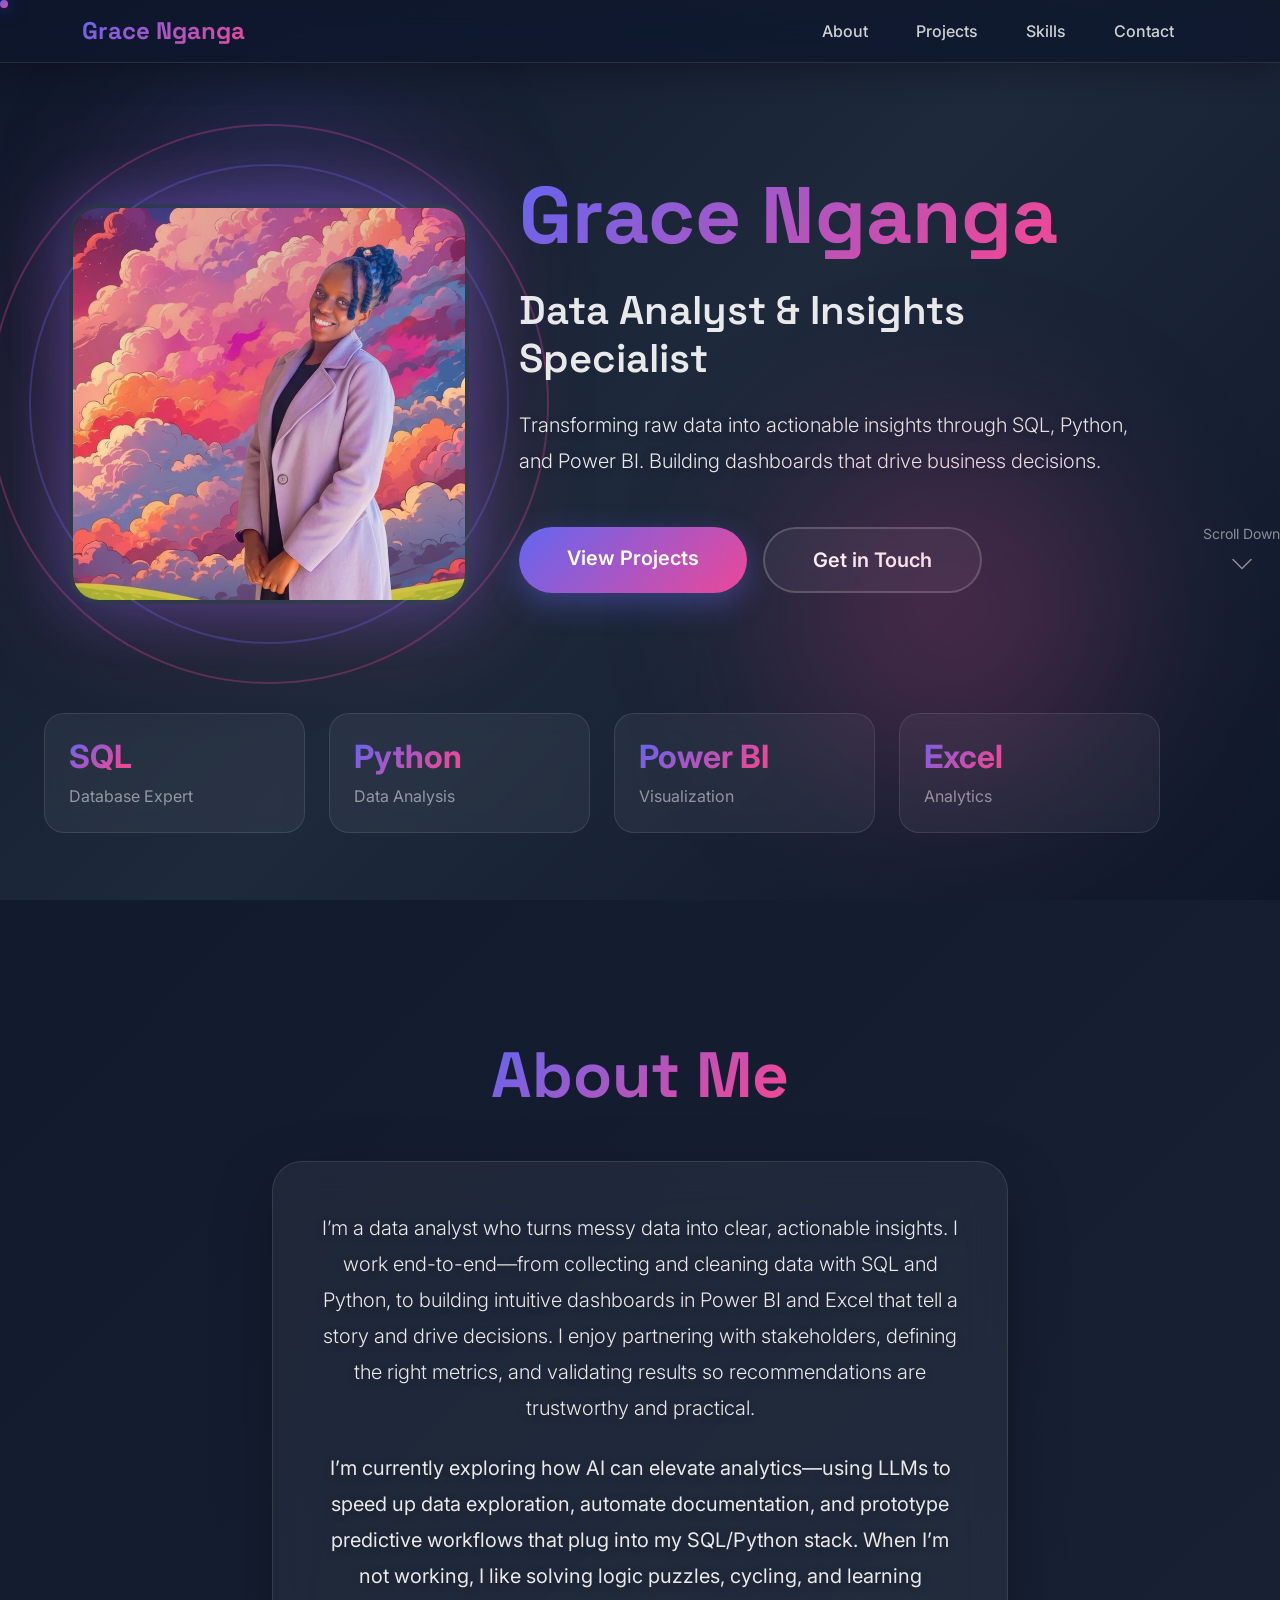
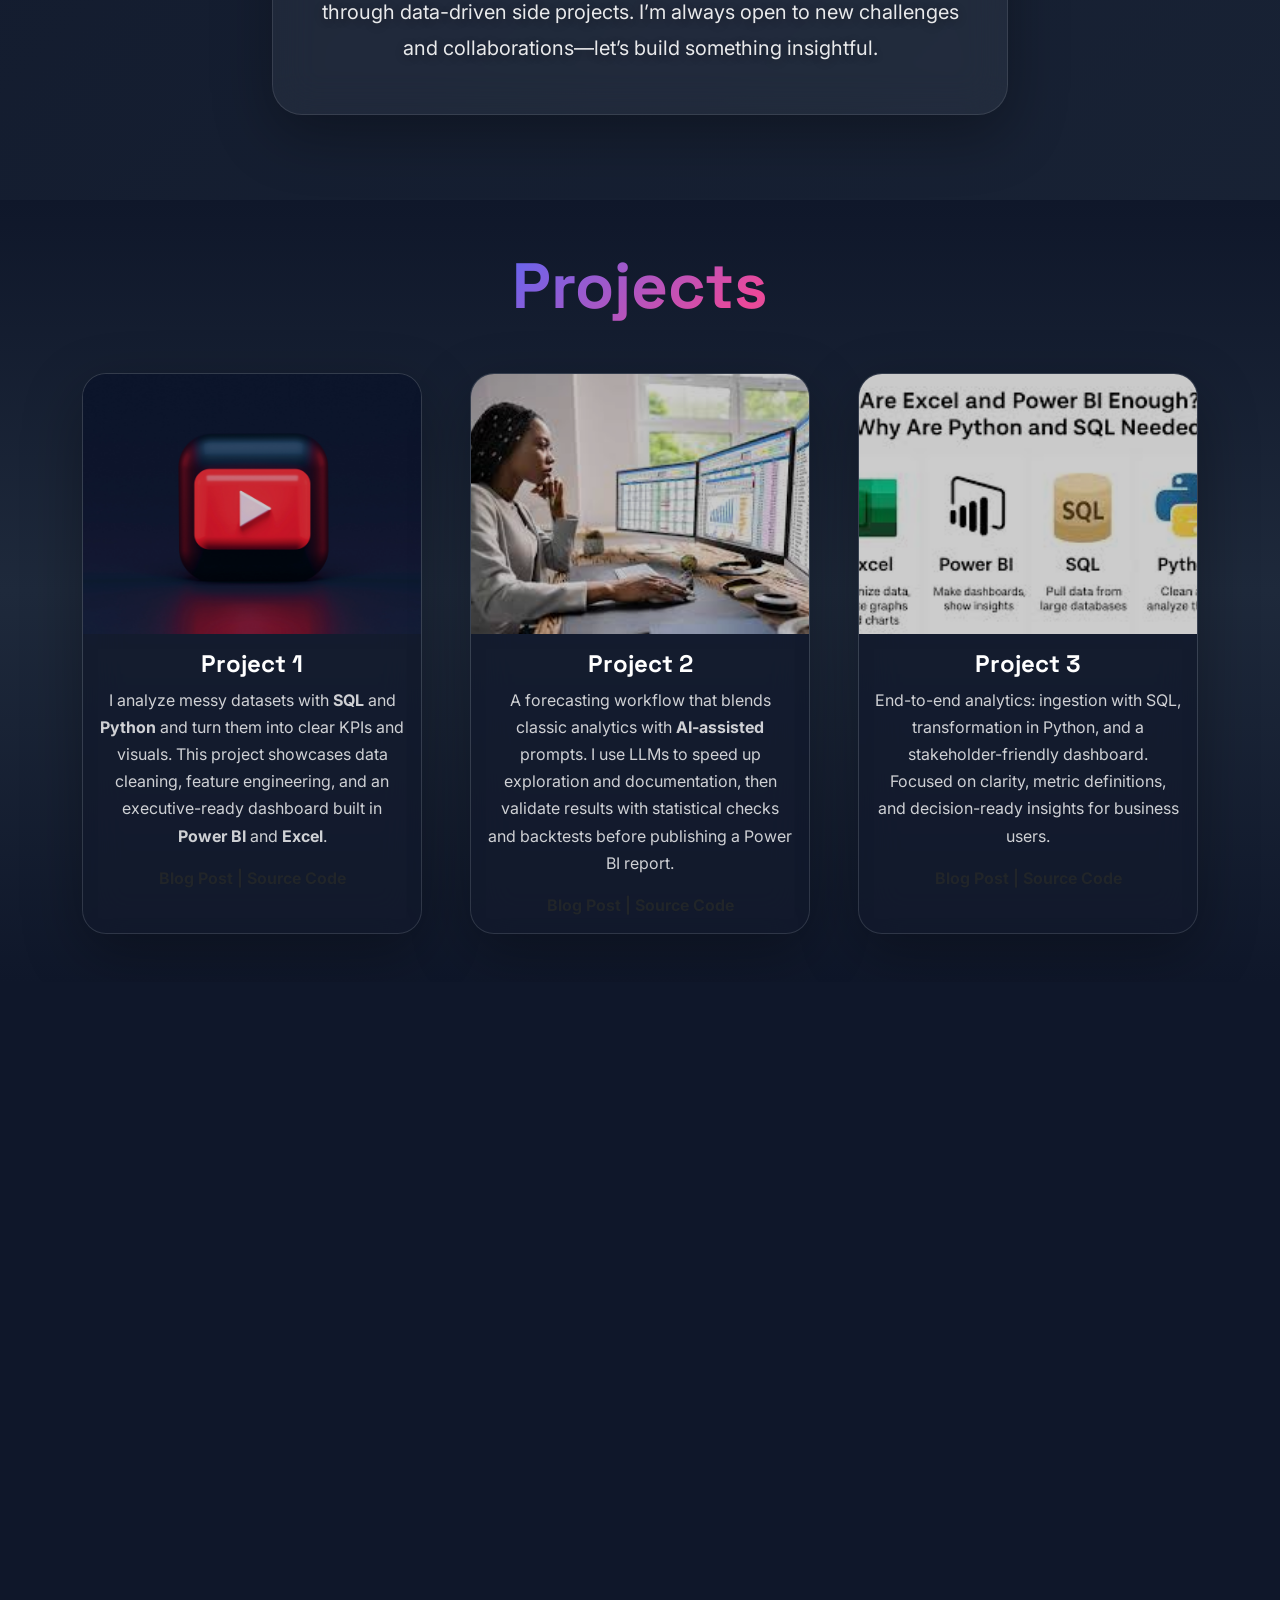
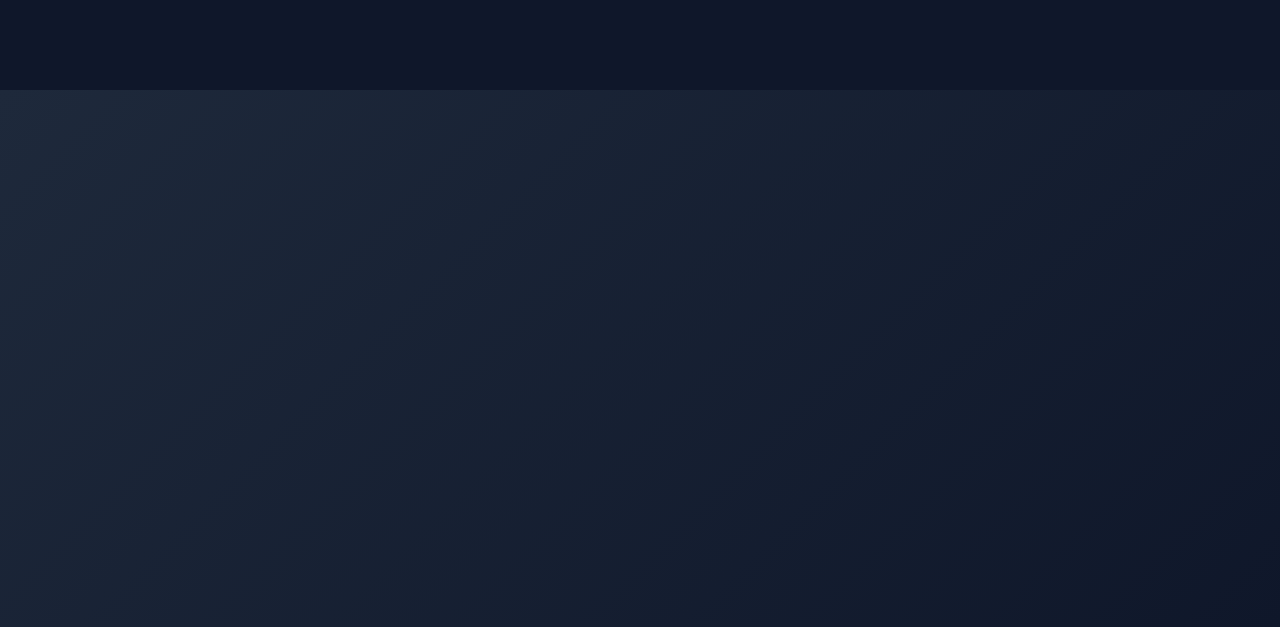
==== index.html @ 5dffa8fb "ain" ====
<!doctype html>
<html lang="en">
  <head>
    <meta charset="utf-8" />
    <meta name="viewport" content="width=device-width, initial-scale=1" />
    <meta name="description" content="Grace Nganga - Data Analyst specializing in SQL, Python, Power BI, and Excel. Transforming data into actionable insights." />
    <meta name="keywords" content="Data Analyst, SQL, Python, Power BI, Excel, Data Visualization, Business Intelligence, Grace Nganga" />
    <meta name="author" content="Grace Nganga" />
    
    <!-- Open Graph / Social Media -->
    <meta property="og:type" content="website" />
    <meta property="og:title" content="Grace Nganga | Data Analyst Portfolio" />
    <meta property="og:description" content="Data Analyst specializing in SQL, Python, Power BI. Transforming data into actionable insights." />
    <meta property="og:image" content="images/about/1.jpg" />
    
    <!-- Twitter Card -->
    <meta name="twitter:card" content="summary_large_image" />
    <meta name="twitter:title" content="Grace Nganga | Data Analyst Portfolio" />
    <meta name="twitter:description" content="Data Analyst specializing in SQL, Python, Power BI" />
    
    <title>Grace Nganga | Data Analyst Portfolio</title>

    <!-- Bootstrap CSS -->
    <link
      href="https://cdn.jsdelivr.net/npm/bootstrap@5.3.3/dist/css/bootstrap.min.css"
      rel="stylesheet"
      integrity="sha384-QWTKZyjpPEjISv5WaRU9OFeRpok6YctnYmDr5pNlyT2bRjXh0JMhjY6hW+ALEwIH"
      crossorigin="anonymous"
    />
    
    <!-- Google Fonts -->
    <link rel="preconnect" href="https://fonts.googleapis.com">
    <link rel="preconnect" href="https://fonts.gstatic.com" crossorigin>
    <link href="https://fonts.googleapis.com/css2?family=Space+Grotesk:wght@400;500;600;700&family=Inter:wght@300;400;500;600;700&display=swap" rel="stylesheet">
    
    <style>
      :root {
        --primary: #6366f1;
        --secondary: #ec4899;
        --accent: #14b8a6;
        --dark: #0f172a;
        --light: #f8fafc;
        --purple-glow: rgba(99, 102, 241, 0.4);
        --pink-glow: rgba(236, 72, 153, 0.4);
      }
      
      * {
        margin: 0;
        padding: 0;
        box-sizing: border-box;
      }
      
      html {
        scroll-behavior: smooth;
      }
      
      body {
        font-family: 'Inter', sans-serif;
        color: #1e293b;
        overflow-x: hidden;
        background: linear-gradient(135deg, #0f172a 0%, #1e293b 100%);
        position: relative;
      }
      
      /* Animated Background Particles */
      .particles {
        position: fixed;
        top: 0;
        left: 0;
        width: 100%;
        height: 100%;
        z-index: 0;
        pointer-events: none;
      }
      
      .particle {
        position: absolute;
        border-radius: 50%;
        animation: float-particles 20s infinite;
        opacity: 0.6;
      }
      
      @keyframes float-particles {
        0%, 100% {
          transform: translateY(0) translateX(0) scale(1);
          opacity: 0.6;
        }
        25% {
          transform: translateY(-100px) translateX(50px) scale(1.2);
          opacity: 0.8;
        }
        50% {
          transform: translateY(-50px) translateX(-50px) scale(0.8);
          opacity: 0.4;
        }
        75% {
          transform: translateY(-150px) translateX(100px) scale(1.1);
          opacity: 0.7;
        }
      }
      
      h1, h2, h3, .display-3 {
        font-family: 'Space Grotesk', sans-serif;
        font-weight: 700;
      }
      
      /* Glassmorphism Navbar */
      .navbar {
        backdrop-filter: blur(20px) saturate(180%);
        background: rgba(15, 23, 42, 0.8) !important;
        border-bottom: 1px solid rgba(255, 255, 255, 0.1);
        box-shadow: 0 8px 32px rgba(0, 0, 0, 0.3);
        transition: all 0.3s cubic-bezier(0.4, 0, 0.2, 1);
      }
      
      .navbar-scrolled {
        background: rgba(15, 23, 42, 0.95) !important;
        box-shadow: 0 8px 32px rgba(99, 102, 241, 0.3);
      }
      
      .navbar-brand {
        font-family: 'Space Grotesk', sans-serif;
        font-weight: 700;
        font-size: 1.5rem;
        background: linear-gradient(135deg, #6366f1 0%, #ec4899 100%);
        -webkit-background-clip: text;
        -webkit-text-fill-color: transparent;
        background-clip: text;
        position: relative;
        transition: all 0.3s ease;
      }
      
      .navbar-brand::before {
        content: '';
        position: absolute;
        top: -5px;
        left: -10px;
        right: -10px;
        bottom: -5px;
        background: linear-gradient(135deg, #6366f1, #ec4899);
        border-radius: 8px;
        opacity: 0;
        filter: blur(20px);
        transition: opacity 0.3s ease;
        z-index: -1;
      }
      
      .navbar-brand:hover::before {
        opacity: 0.5;
      }
      
      .nav-link {
        font-weight: 500;
        color: rgba(255, 255, 255, 0.8) !important;
        margin: 0 0.5rem;
        position: relative;
        transition: all 0.3s cubic-bezier(0.4, 0, 0.2, 1);
        padding: 0.5rem 1rem !important;
      }
      
      .nav-link::before {
        content: '';
        position: absolute;
        top: 0;
        left: 0;
        width: 100%;
        height: 100%;
        background: linear-gradient(135deg, rgba(99, 102, 241, 0.2), rgba(236, 72, 153, 0.2));
        border-radius: 8px;
        opacity: 0;
        transform: scale(0.8);
        transition: all 0.3s cubic-bezier(0.4, 0, 0.2, 1);
      }
      
      .nav-link:hover::before {
        opacity: 1;
        transform: scale(1);
      }
      
      .nav-link:hover {
        color: #fff !important;
        transform: translateY(-2px);
      }
      
      /* Hero/About Section with Glassmorphism */
      #about {
        background: transparent;
        position: relative;
        overflow: hidden;
        min-height: 100vh;
        display: flex;
        align-items: center;
        padding-top: 100px !important;
      }
      
      .glass-container {
        background: rgba(255, 255, 255, 0.05);
        backdrop-filter: blur(20px);
        border-radius: 30px;
        border: 1px solid rgba(255, 255, 255, 0.1);
        padding: 3rem;
        box-shadow: 0 20px 60px rgba(0, 0, 0, 0.3);
        position: relative;
        z-index: 1;
      }
      
      /* Animated gradient text */
      .gradient-text {
        background: linear-gradient(135deg, #6366f1 0%, #ec4899 50%, #14b8a6 100%);
        background-size: 200% auto;
        -webkit-background-clip: text;
        -webkit-text-fill-color: transparent;
        background-clip: text;
        animation: gradient-shift 3s ease infinite;
        display: inline-block;
      }
      
      @keyframes gradient-shift {
        0%, 100% { background-position: 0% 50%; }
        50% { background-position: 100% 50%; }
      }
      
      /* Profile Image with Multiple Animations */
      .profile-container {
        position: relative;
        display: inline-block;
      }
      
      .profile-image {
        border-radius: 30px;
        border: 4px solid rgba(255, 255, 255, 0.1);
        box-shadow: 
          0 0 60px rgba(99, 102, 241, 0.4),
          0 0 120px rgba(236, 72, 153, 0.3),
          inset 0 0 30px rgba(255, 255, 255, 0.1);
        transition: all 0.6s cubic-bezier(0.4, 0, 0.2, 1);
        position: relative;
        z-index: 2;
        animation: float-image 6s ease-in-out infinite;
      }
      
      @keyframes float-image {
        0%, 100% {
          transform: translateY(0) rotate(0deg);
        }
        50% {
          transform: translateY(-20px) rotate(2deg);
        }
      }
      
      .profile-image:hover {
        transform: scale(1.05) rotate(-2deg) !important;
        box-shadow: 
          0 0 80px rgba(99, 102, 241, 0.6),
          0 0 160px rgba(236, 72, 153, 0.4),
          inset 0 0 50px rgba(255, 255, 255, 0.2);
      }
      
      /* Orbiting rings around profile */
      .profile-container::before,
      .profile-container::after {
        content: '';
        position: absolute;
        top: 50%;
        left: 50%;
        transform: translate(-50%, -50%);
        border: 2px solid;
        border-radius: 50%;
        opacity: 0.3;
        animation: orbit 10s linear infinite;
      }
      
      .profile-container::before {
        width: 120%;
        height: 120%;
        border-color: #6366f1;
        animation-duration: 8s;
      }
      
      .profile-container::after {
        width: 140%;
        height: 140%;
        border-color: #ec4899;
        animation-duration: 12s;
        animation-direction: reverse;
      }
      
      @keyframes orbit {
        from { transform: translate(-50%, -50%) rotate(0deg); }
        to { transform: translate(-50%, -50%) rotate(360deg); }
      }
      
      /* Bounce animation for scroll indicator */
      @keyframes bounce {
        0%, 20%, 50%, 80%, 100% {
          transform: translateY(0);
        }
        40% {
          transform: translateY(-10px);
        }
        60% {
          transform: translateY(-5px);
        }
      }
      
      /* Float animation for hero orbs */
      @keyframes float-orb {
        0%, 100% {
          transform: translate(0, 0) scale(1);
        }
        33% {
          transform: translate(30px, -30px) scale(1.1);
        }
        66% {
          transform: translate(-30px, 30px) scale(0.9);
        }
      }
      
      /* Button hover effects */
      .btn:hover {
        transform: translateY(-3px) scale(1.05);
        box-shadow: 0 15px 40px rgba(99, 102, 241, 0.6) !important;
      }
      
      .btn:active {
        transform: translateY(-1px) scale(1.02);
      }
      
      /* Text with glow effect */
      .lead, .text-light {
        color: rgba(255, 255, 255, 0.9) !important;
        line-height: 1.8;
        text-shadow: 0 2px 10px rgba(0, 0, 0, 0.3);
      }
      
      /* Projects Section */
      #projects {
        background: linear-gradient(180deg, #0f172a 0%, #1e293b 50%, #0f172a 100%);
        position: relative;
        overflow: hidden;
      }
      
      /* Card with magnetic effect */
      .project-card {
        background: rgba(255, 255, 255, 0.03);
        backdrop-filter: blur(20px);
        border: 1px solid rgba(255, 255, 255, 0.1);
        border-radius: 24px;
        overflow: hidden;
        transition: all 0.5s cubic-bezier(0.4, 0, 0.2, 1);
        position: relative;
        transform-style: preserve-3d;
        box-shadow: 0 20px 60px rgba(0, 0, 0, 0.3);
      }
      
      .project-card::before {
        content: '';
        position: absolute;
        top: 0;
        left: 0;
        width: 100%;
        height: 100%;
        background: linear-gradient(135deg, rgba(99, 102, 241, 0.1), rgba(236, 72, 153, 0.1));
        opacity: 0;
        transition: opacity 0.5s ease;
        z-index: 0;
      }
      
      .project-card:hover::before {
        opacity: 1;
      }
      
      .project-card:hover {
        transform: translateY(-20px) scale(1.02);
        box-shadow: 
          0 30px 90px rgba(99, 102, 241, 0.4),
          0 0 60px rgba(236, 72, 153, 0.3);
        border-color: rgba(99, 102, 241, 0.5);
      }
      
      .card-img-top {
        transition: all 0.7s cubic-bezier(0.4, 0, 0.2, 1);
        filter: brightness(0.8);
      }
      
      .project-card:hover .card-img-top {
        transform: scale(1.15);
        filter: brightness(1) saturate(1.2);
      }
      
      .card-body {
        position: relative;
        z-index: 1;
        background: rgba(15, 23, 42, 0.8);
        backdrop-filter: blur(10px);
      }
      
      .card-body h3 {
        color: #fff;
        margin-bottom: 1rem;
      }
      
      .card-body p {
        color: rgba(255, 255, 255, 0.8);
        line-height: 1.7;
      }
      
      .card-body a {
        color: #6366f1;
        text-decoration: none;
        transition: all 0.3s ease;
        position: relative;
        padding: 2px 0;
      }
      
      .card-body a::after {
        content: '';
        position: absolute;
        bottom: 0;
        left: 0;
        width: 0;
        height: 2px;
        background: linear-gradient(90deg, #6366f1, #ec4899);
        transition: width 0.3s ease;
      }
      
      .card-body a:hover {
        color: #ec4899;
      }
      
      .card-body a:hover::after {
        width: 100%;
      }
      
      /* Skills Section */
      #skills {
        background: #0f172a;
        position: relative;
      }
      
      .skill-card {
        background: rgba(255, 255, 255, 0.03);
        backdrop-filter: blur(20px);
        border: 1px solid rgba(255, 255, 255, 0.1);
        border-radius: 20px;
        padding: 2.5rem 1.5rem;
        transition: all 0.5s cubic-bezier(0.4, 0, 0.2, 1);
        position: relative;
        overflow: hidden;
      }
      
      .skill-card::before {
        content: '';
        position: absolute;
        top: -50%;
        left: -50%;
        width: 200%;
        height: 200%;
        background: radial-gradient(circle, rgba(99, 102, 241, 0.2), transparent 70%);
        transform: scale(0);
        transition: transform 0.6s ease;
      }
      
      .skill-card:hover::before {
        transform: scale(1);
      }
      
      .skill-card:hover {
        transform: translateY(-15px) scale(1.05);
        border-color: rgba(99, 102, 241, 0.5);
        box-shadow: 
          0 25px 70px rgba(99, 102, 241, 0.4),
          0 0 40px rgba(236, 72, 153, 0.2);
      }
      
      .skill-card img {
        transition: all 0.6s cubic-bezier(0.68, -0.55, 0.265, 1.55);
        filter: drop-shadow(0 10px 20px rgba(99, 102, 241, 0.3));
        position: relative;
        z-index: 1;
      }
      
      .skill-card:hover img {
        transform: scale(1.2) rotate(360deg);
        filter: drop-shadow(0 15px 40px rgba(99, 102, 241, 0.6));
      }
      
      .skill-card h3 {
        color: #fff;
        margin-top: 1.5rem;
        position: relative;
        z-index: 1;
      }
      
      .skill-card p {
        color: rgba(255, 255, 255, 0.7);
        line-height: 1.8;
        position: relative;
        z-index: 1;
      }
      
      .skill-card a {
        color: #6366f1;
        text-decoration: none;
        font-weight: 600;
        transition: all 0.3s ease;
        position: relative;
        z-index: 1;
        display: inline-block;
      }
      
      .skill-card a:hover {
        color: #ec4899;
        transform: translateX(10px);
      }
      
      /* Contact Section */
      #contact {
        background: linear-gradient(135deg, #1e293b 0%, #0f172a 100%);
        position: relative;
        overflow: hidden;
      }
      
      .contact-item {
        background: rgba(255, 255, 255, 0.05);
        backdrop-filter: blur(10px);
        border: 1px solid rgba(255, 255, 255, 0.1);
        border-radius: 20px;
        padding: 1.5rem 2rem;
        transition: all 0.3s ease;
      }
      
      .contact-item:hover {
        background: rgba(255, 255, 255, 0.08);
        transform: translateY(-5px);
        box-shadow: 0 15px 40px rgba(99, 102, 241, 0.3);
      }
      
      .contact-icon {
        background: linear-gradient(135deg, rgba(99, 102, 241, 0.3), rgba(236, 72, 153, 0.3));
        transition: all 0.4s cubic-bezier(0.68, -0.55, 0.265, 1.55);
        position: relative;
      }
      
      .contact-icon::before {
        content: '';
        position: absolute;
        top: 50%;
        left: 50%;
        transform: translate(-50%, -50%);
        width: 100%;
        height: 100%;
        background: inherit;
        border-radius: 50%;
        filter: blur(15px);
        opacity: 0;
        transition: opacity 0.4s ease;
      }
      
      .contact-item:hover .contact-icon {
        transform: scale(1.15) rotate(360deg);
      }
      
      .contact-item:hover .contact-icon::before {
        opacity: 1;
      }
      
      .social-link {
        transition: all 0.4s cubic-bezier(0.68, -0.55, 0.265, 1.55);
        display: inline-block;
      }
      
      .social-link:hover {
        transform: translateY(-15px) scale(1.1);
      }
      
      .social-circle {
        background: linear-gradient(135deg, #6366f1 0%, #ec4899 100%);
        transition: all 0.4s cubic-bezier(0.68, -0.55, 0.265, 1.55);
        position: relative;
        overflow: hidden;
      }
      
      .social-circle::before {
        content: '';
        position: absolute;
        top: -50%;
        left: -50%;
        width: 200%;
        height: 200%;
        background: linear-gradient(45deg, transparent, rgba(255, 255, 255, 0.3), transparent);
        transform: rotate(45deg);
        transition: all 0.6s ease;
      }
      
      .social-link:hover .social-circle {
        box-shadow: 
          0 25px 50px rgba(99, 102, 241, 0.5),
          0 0 40px rgba(236, 72, 153, 0.5);
      }
      
      .social-link:hover .social-circle::before {
        left: 100%;
      }
      
      /* Scroll reveal animations */
      .reveal {
        opacity: 0;
        transform: translateY(50px);
        transition: all 0.8s cubic-bezier(0.4, 0, 0.2, 1);
      }
      
      .reveal.active {
        opacity: 1;
        transform: translateY(0);
      }
      
      /* Cursor trail effect */
      .cursor-dot {
        width: 8px;
        height: 8px;
        background: linear-gradient(135deg, #6366f1, #ec4899);
        border-radius: 50%;
        position: fixed;
        pointer-events: none;
        z-index: 9999;
        transition: transform 0.2s ease;
        box-shadow: 0 0 20px rgba(99, 102, 241, 0.6);
      }
      
      /* Responsive */
      @media (max-width: 768px) {
        .display-3 {
          font-size: 2.5rem !important;
        }
        
        .glass-container {
          padding: 2rem 1.5rem;
        }
        
        .profile-container::before,
        .profile-container::after {
          display: none;
        }
      }
    </style>
  </head>
  <body>
    <!-- Animated particles background -->
    <div class="particles" id="particles"></div>
    
    <!-- NAVBAR START -->
    <nav class="navbar navbar-expand-lg fixed-top" id="mainNavbar">
      <div class="container">
        <a class="navbar-brand" href="#home">Grace Nganga</a>
        <button class="navbar-toggler border-0" type="button" data-bs-toggle="collapse" data-bs-target="#mainNav"
                aria-controls="mainNav" aria-expanded="false" aria-label="Toggle navigation" style="color: rgba(255,255,255,0.8);">
          <span class="navbar-toggler-icon"></span>
        </button>
        <div class="collapse navbar-collapse" id="mainNav">
          <ul class="navbar-nav ms-auto mb-2 mb-lg-0">
            <li class="nav-item">
              <a class="nav-link" href="#about">About</a>
            </li>
            <li class="nav-item">
              <a class="nav-link" href="#projects">Projects</a>
            </li>
            <li class="nav-item">
              <a class="nav-link" href="#skills">Skills</a>
            </li>
            <li class="nav-item">
              <a class="nav-link" href="#contact">Contact</a>
            </li>
          </ul>
        </div>
      </div>
    </nav>
    <!-- NAVBAR END -->

    <main style="padding-top: 0;">
      <div id="home"></div>
      
      <!-- Hero Section START -->
      <section class="position-relative overflow-hidden" style="min-height: 100vh; display: flex; align-items: center; background: linear-gradient(135deg, #0f172a 0%, #1e293b 50%, #0f172a 100%); padding-top: 100px;">
        <div class="container">
          <div class="row align-items-center justify-content-center">
            <!-- Profile Image Column -->
            <div class="col-lg-5 col-md-6 mb-5 mb-lg-0 text-center reveal">
              <div class="profile-container d-inline-block">
                <img
                  src="images/about/1.jpg"
                  alt="Grace Nganga"
                  class="img-fluid profile-image"
                  style="max-width: 400px; width: 100%; aspect-ratio: 1 / 1; object-fit: cover;"
                />
              </div>
            </div>
            
            <!-- Text Content Column -->
            <div class="col-lg-7 col-md-6 text-center text-lg-start">
              <!-- Main Heading -->
              <div class="reveal">
                <h1 class="display-1 fw-bold mb-4" style="font-size: clamp(2.5rem, 8vw, 5rem);">
                  <span class="gradient-text">Grace Nganga</span>
                </h1>
                <h2 class="display-5 fw-semibold mb-4" style="color: rgba(255, 255, 255, 0.9); font-size: clamp(1.5rem, 4vw, 2.5rem);">
                  Data Analyst & Insights Specialist
                </h2>
              </div>
              
              <!-- Subtitle -->
              <div class="reveal" style="transition-delay: 0.2s;">
                <p class="lead mb-5" style="color: rgba(255, 255, 255, 0.7); font-size: clamp(1rem, 2vw, 1.25rem);">
                  Transforming raw data into actionable insights through SQL, Python, and Power BI. 
                  Building dashboards that drive business decisions.
                </p>
              </div>
              
              <!-- CTA Buttons -->
              <div class="reveal d-flex gap-3 justify-content-center justify-content-lg-start flex-wrap mb-5" style="transition-delay: 0.4s;">
                <a href="#projects" class="btn btn-lg px-5 py-3 rounded-pill fw-semibold" 
                   style="background: linear-gradient(135deg, #6366f1, #ec4899); 
                          color: white; 
                          border: none; 
                          box-shadow: 0 10px 30px rgba(99, 102, 241, 0.4);
                          transition: all 0.3s ease;">
                  View Projects
                </a>
                <button type="button" onclick="window.open('https://wa.me/254769589467', '_blank')" class="btn btn-lg px-5 py-3 rounded-pill fw-semibold" 
                   style="background: rgba(255, 255, 255, 0.05); 
                          color: white; 
                          border: 2px solid rgba(255, 255, 255, 0.2);
                          backdrop-filter: blur(10px);
                          transition: all 0.3s ease;
                          cursor: pointer;">
                  Get in Touch
                </button>
              </div>
            </div>
          </div>
          
          <!-- Stats/Highlights -->
          <div class="row g-4 mt-5 reveal" style="transition-delay: 0.6s;">
                <div class="col-6 col-md-3">
                  <div class="p-4" style="background: rgba(255, 255, 255, 0.05); backdrop-filter: blur(10px); border-radius: 20px; border: 1px solid rgba(255, 255, 255, 0.1);">
                    <div class="h2 fw-bold mb-2 gradient-text">SQL</div>
                    <div class="text-white-50">Database Expert</div>
                  </div>
                </div>
                <div class="col-6 col-md-3">
                  <div class="p-4" style="background: rgba(255, 255, 255, 0.05); backdrop-filter: blur(10px); border-radius: 20px; border: 1px solid rgba(255, 255, 255, 0.1);">
                    <div class="h2 fw-bold mb-2 gradient-text">Python</div>
                    <div class="text-white-50">Data Analysis</div>
                  </div>
                </div>
                <div class="col-6 col-md-3">
                  <div class="p-4" style="background: rgba(255, 255, 255, 0.05); backdrop-filter: blur(10px); border-radius: 20px; border: 1px solid rgba(255, 255, 255, 0.1);">
                    <div class="h2 fw-bold mb-2 gradient-text">Power BI</div>
                    <div class="text-white-50">Visualization</div>
                  </div>
                </div>
                <div class="col-6 col-md-3">
                  <div class="p-4" style="background: rgba(255, 255, 255, 0.05); backdrop-filter: blur(10px); border-radius: 20px; border: 1px solid rgba(255, 255, 255, 0.1);">
                    <div class="h2 fw-bold mb-2 gradient-text">Excel</div>
                    <div class="text-white-50">Analytics</div>
                  </div>
                </div>
              </div>
            </div>
          
          <!-- Scroll Indicator -->
          <div class="row">
            <div class="col-12 text-center">
              <div class="reveal mt-5 pt-5" style="transition-delay: 0.8s;">
                <a href="#about" class="text-decoration-none">
                  <div class="d-inline-flex flex-column align-items-center" style="color: rgba(255, 255, 255, 0.5); animation: bounce 2s infinite;">
                    <span class="mb-2" style="font-size: 0.875rem;">Scroll Down</span>
                    <svg xmlns="http://www.w3.org/2000/svg" width="24" height="24" fill="currentColor" viewBox="0 0 16 16">
                      <path fill-rule="evenodd" d="M1.646 4.646a.5.5 0 0 1 .708 0L8 10.293l5.646-5.647a.5.5 0 0 1 .708.708l-6 6a.5.5 0 0 1-.708 0l-6-6a.5.5 0 0 1 0-.708z"/>
                    </svg>
                  </div>
                </a>
              </div>
            </div>
          </div>
        </div>
        
        <!-- Animated gradient orbs in background -->
        <div style="position: absolute; top: 10%; left: 10%; width: 300px; height: 300px; background: radial-gradient(circle, rgba(99, 102, 241, 0.3), transparent); border-radius: 50%; filter: blur(80px); animation: float-orb 20s infinite;"></div>
        <div style="position: absolute; bottom: 10%; right: 10%; width: 400px; height: 400px; background: radial-gradient(circle, rgba(236, 72, 153, 0.3), transparent); border-radius: 50%; filter: blur(80px); animation: float-orb 25s infinite reverse;"></div>
      </section>
      <!-- Hero Section END -->
      
      <!-- About Section START -->
      <section id="about" class="py-5 py-lg-6">
        <div class="container">
          <!-- Title -->
          <div class="row">
            <div class="col-12 text-center reveal">
              <h1 class="display-3 fw-bold mb-5 gradient-text">About Me</h1>
            </div>
          </div>

          <!-- Text -->
          <div class="row justify-content-center reveal">
            <div class="col-11 col-md-10 col-lg-8">
              <div class="glass-container">
                <p class="lead text-center text-light mb-4">
                I’m a data analyst who turns messy data into clear, actionable insights.
          I work end-to-end—from collecting and cleaning data with SQL and Python,
          to building intuitive dashboards in Power BI and Excel that tell a story
          and drive decisions. I enjoy partnering with stakeholders, defining the
          right metrics, and validating results so recommendations are
          trustworthy and practical.
                </p>
                <p class="text-center fs-5 text-light mb-0">
                I’m currently exploring how AI can elevate analytics—using LLMs to
          speed up data exploration, automate documentation, and prototype
          predictive workflows that plug into my SQL/Python stack. When I’m not
          working, I like solving logic puzzles, cycling, and learning through
          data-driven side projects. I’m always open to new challenges and
          collaborations—let’s build something insightful.
                </p>
              </div>
            </div>
          </div>
        </div>
      </section>
      <!-- About Section END -->
    </main>

    <!-- Projects Section START (place right after the About section) -->
<section id="projects" class="py-5 py-lg-6">
  <div class="container">
    <!-- Title -->
    <div class="row">
      <div class="col-12 text-center reveal">
        <h1 class="display-3 fw-bold mb-5 gradient-text">Projects</h1>
      </div>
    </div>

    <!-- Cards -->
    <div class="row g-4 g-lg-5 justify-content-center">

      <!-- Project 1 -->
      <div class="col-12 col-md-6 col-lg-4 d-flex reveal">
        <div class="card project-card text-center w-100">
          <img src="images/projects/1.jpg" class="card-img-top rounded-top-4"
               alt="Preview for Project 1"
               style="height: 260px; object-fit: cover;">
          <div class="card-body">
            <h3 class="h4 fw-bold mb-2">Project 1</h3>
            <p class="mb-3">
              I analyze messy datasets with <strong>SQL</strong> and <strong>Python</strong> and turn them
              into clear KPIs and visuals. This project showcases data cleaning, feature engineering,
              and an executive-ready dashboard built in <strong>Power BI</strong> and <strong>Excel</strong>.
            </p>
            <div class="fw-bold">
              <a href="#" class="link-dark link-underline-opacity-0 link-underline-opacity-100-hover">Blog Post</a>
              |
              <a href="#" class="link-dark link-underline-opacity-0 link-underline-opacity-100-hover">Source Code</a>
            </div>
          </div>
        </div>
      </div>

      <!-- Project 2 -->
      <div class="col-12 col-md-6 col-lg-4 d-flex reveal">
        <div class="card project-card text-center w-100">
          <img src="images/projects/2.jpg" class="card-img-top rounded-top-4"
               alt="Preview for Project 2"
               style="height: 260px; object-fit: cover;">
          <div class="card-body">
            <h3 class="h4 fw-bold mb-2">Project 2</h3>
            <p class="mb-3">
              A forecasting workflow that blends classic analytics with <strong>AI-assisted</strong> prompts.
              I use LLMs to speed up exploration and documentation, then validate results with
              statistical checks and backtests before publishing a Power BI report.
            </p>
            <div class="fw-bold">
              <a href="#" class="link-dark link-underline-opacity-0 link-underline-opacity-100-hover">Blog Post</a>
              |
              <a href="#" class="link-dark link-underline-opacity-0 link-underline-opacity-100-hover">Source Code</a>
            </div>
          </div>
        </div>
      </div>

      <!-- Project 3 -->
      <div class="col-12 col-md-6 col-lg-4 d-flex reveal">
        <div class="card project-card text-center w-100">
          <img src="images/projects/4.jpg" class="card-img-top rounded-top-4"
               alt="Preview for Project 3"
               style="height: 260px; object-fit: cover;">
          <div class="card-body">
            <h3 class="h4 fw-bold mb-2">Project 3</h3>
            <p class="mb-3">
              End-to-end analytics: ingestion with SQL, transformation in Python, and a
              stakeholder-friendly dashboard. Focused on clarity, metric definitions, and
              decision-ready insights for business users.
            </p>
            <div class="fw-bold">
              <a href="#" class="link-dark link-underline-opacity-0 link-underline-opacity-100-hover">Blog Post</a>
              |
              <a href="#" class="link-dark link-underline-opacity-0 link-underline-opacity-100-hover">Source Code</a>
            </div>
          </div>
        </div>
      </div>

    </div>
  </div>
</section>
<!-- Projects Section END -->

<!-- Skills Section START (place right after the Projects section) -->
<section id="skills" class="py-5 py-lg-6">
  <div class="container">
    <!-- Title -->
    <div class="row">
      <div class="col-12 text-center reveal">
        <h1 class="display-3 fw-bold mb-5 gradient-text">Skills</h1>
      </div>
    </div>

    <!-- 4-up grid -->
    <div class="row g-4 g-lg-5 text-center justify-content-center">

      <!-- Python -->
      <div class="col-12 col-md-6 col-lg-3 skill-card reveal">
        <img src="images/skills/1.png" alt="Python icon"
             class="img-fluid mb-3" style="max-width: 140px;">
        <h3 class="h3 fw-bold">Python</h3>
        <p class="mb-3">
          Data wrangling, feature engineering, and analysis using
          <strong>Pandas</strong>, <strong>NumPy</strong>, and <strong>scikit-learn</strong>.
          I script reusable workflows for automation and exploratory analysis.
        </p>
        <a href="#" class="fw-bold link-primary link-underline-opacity-0 link-underline-opacity-100-hover">
          Link to course or bootcamp
        </a>
      </div>

      <!-- Data Visualization -->
      <div class="col-12 col-md-6 col-lg-3 skill-card reveal">
        <img src="images/skills/2.png" alt="Data visualization icon"
             class="img-fluid mb-3" style="max-width: 140px;">
        <h3 class="h3 fw-bold">Data Visualization</h3>
        <p class="mb-3">
          Build clear dashboards and charts in <strong>Power BI</strong> and Python that surface
          trends and KPIs. I focus on readability, context, and stakeholder-first design.
        </p>
        <a href="#" class="fw-bold link-primary link-underline-opacity-0 link-underline-opacity-100-hover">
          Link to course or bootcamp
        </a>
      </div>

      <!-- SQL -->
      <div class="col-12 col-md-6 col-lg-3 skill-card reveal">
        <img src="images/skills/3.png" alt="SQL database icon"
             class="img-fluid mb-3" style="max-width: 140px;">
        <h3 class="h3 fw-bold">SQL</h3>
        <p class="mb-3">
          Write efficient queries for cleaning, joining, and aggregating data.
          I build reliable datasets that power BI reports and analytics models.
        </p>
        <a href="#" class="fw-bold link-primary link-underline-opacity-0 link-underline-opacity-100-hover">
          Link to course or bootcamp
        </a>
      </div>

      <!-- QuickBooks (4th skill) -->
      <div class="col-12 col-md-6 col-lg-3 skill-card reveal">
        <img src="images/skills/4.png" alt="QuickBooks accounting icon"
             class="img-fluid mb-3" style="max-width: 140px;">
        <h3 class="h3 fw-bold">QuickBooks</h3>
        <p class="mb-3">
          Connect and reconcile financial data, map charts of accounts, and export
          clean datasets for analysis. Turn bookkeeping activity into decision-ready
          reports and dashboards.
        </p>
        <a href="#" class="fw-bold link-primary link-underline-opacity-0 link-underline-opacity-100-hover">
          Link to course or bootcamp
        </a>
      </div>

    </div>
  </div>
</section>
<!-- Skills Section END -->

<!-- Contact Section START (place right after the Skills section) -->
<section id="contact" class="bg-dark text-white py-5 py-lg-6">
  <div class="container">

    <!-- Title -->
    <div class="row">
      <div class="col-12 text-center reveal">
        <h1 class="display-3 fw-bold mb-5 gradient-text">Contact Me</h1>
      </div>
    </div>

    <!-- Email + Phone row -->
    <div class="row justify-content-center mb-5 g-4">
      <!-- Email -->
      <div class="col-12 col-md-auto reveal">
        <div class="contact-item d-flex align-items-center justify-content-center">
        <span class="d-inline-flex align-items-center justify-content-center me-3 contact-icon"
              style="width:56px;height:56px;border-radius:50%;">
          <!-- envelope icon (inline SVG) -->
          <svg xmlns="http://www.w3.org/2000/svg" width="28" height="28" fill="currentColor" viewBox="0 0 16 16" class="text-white">
            <path d="M0 4a2 2 0 0 1 2-2h12a2 2 0 0 1 2 2v.217L8 8.583.002 4.217V4z"/>
            <path d="M0 5.383v6.234L5.803 8.4.003 5.383zM6.761 8.83l-6.6 3.783A2 2 0 0 0 2 14h12a2 2 0 0 0 1.84-1.215l-6.6-3.955L8 9.417l-1.239-.586zM10.197 8.4 16 11.617V5.383L10.197 8.4z"/>
          </svg>
        </span>
          <span class="fs-4 fw-semibold">gracenganga0742@gmail.com</span>
        </div>
      </div>

      <!-- Phone -->
      <div class="col-12 col-md-auto reveal">
        <div class="contact-item d-flex align-items-center justify-content-center">
        <span class="d-inline-flex align-items-center justify-content-center me-3 contact-icon"
              style="width:56px;height:56px;border-radius:50%;">
          <!-- phone icon (inline SVG) -->
          <svg xmlns="http://www.w3.org/2000/svg" width="28" height="28" fill="currentColor" viewBox="0 0 16 16" class="text-white">
            <path d="M3.654 1.328a.678.678 0 0 1 1.015-.063L6.29 2.88c.329.329.445.81.287 1.237l-.547 1.497a.678.678 0 0 0 .163.7l2.823 2.823a.678.678 0 0 0 .7.163l1.497-.547a1.2 1.2 0 0 1 1.237.287l1.615 1.622a.678.678 0 0 1-.063 1.015l-1.09.872c-.637.51-1.522.6-2.25.22a16.59 16.59 0 0 1-6.55-6.55c-.38-.728-.29-1.613.22-2.25l.9-1.12z"/>
          </svg>
        </span>
          <span class="fs-4 fw-semibold">0113186242</span>
        </div>
      </div>
    </div>

    <!-- Social icons (LinkedIn, GitHub, Medium) -->
    <div class="row text-center g-4 justify-content-center">
      <!-- LinkedIn -->
      <div class="col-6 col-md-4 col-lg-3 reveal">
        <a href="https://www.linkedin.com/in/grace-nganga-359063379" class="text-decoration-none text-white social-link" target="_blank">
          <span class="d-flex align-items-center justify-content-center mx-auto mb-3 social-circle"
                style="width:110px;height:110px;border-radius:50%;">
            <img src="icons/linkedin.png" alt="LinkedIn" class="img-fluid" style="max-width:56px;">
          </span>
          <div class="fs-4 fw-semibold">LinkedIn</div>
        </a>
      </div>

      <!-- GitHub -->
      <div class="col-6 col-md-4 col-lg-3 reveal">
        <a href="https://github.com/graceupongrace16069-arch" class="text-decoration-none text-white social-link" target="_blank">
          <span class="d-flex align-items-center justify-content-center mx-auto mb-3 social-circle"
                style="width:110px;height:110px;border-radius:50%;">
            <img src="icons/github.png" alt="GitHub" class="img-fluid" style="max-width:56px;">
          </span>
          <div class="fs-4 fw-semibold">GitHub</div>
        </a>
      </div>

      <!-- Medium -->
      <div class="col-6 col-md-4 col-lg-3 reveal">
        <a href="#" class="text-decoration-none text-white social-link">
          <span class="d-flex align-items-center justify-content-center mx-auto mb-3 social-circle"
                style="width:110px;height:110px;border-radius:50%;">
            <img src="icons/medium.png" alt="Medium" class="img-fluid" style="max-width:56px;">
          </span>
          <div class="fs-4 fw-semibold">Medium</div>
        </a>
      </div>
      
      <!-- WhatsApp -->
      <div class="col-6 col-md-4 col-lg-3 reveal">
        <a href="https://wa.me/254769589467" class="text-decoration-none text-white social-link" target="_blank">
          <span class="d-flex align-items-center justify-content-center mx-auto mb-3 social-circle"
                style="width:110px;height:110px;border-radius:50%;">
            <svg xmlns="http://www.w3.org/2000/svg" width="56" height="56" fill="currentColor" viewBox="0 0 16 16" class="text-white">
              <path d="M13.601 2.326A7.854 7.854 0 0 0 7.994 0C3.627 0 .068 3.558.064 7.926c0 1.399.366 2.76 1.057 3.965L0 16l4.204-1.102a7.933 7.933 0 0 0 3.79.965h.004c4.368 0 7.926-3.558 7.93-7.93A7.898 7.898 0 0 0 13.6 2.326zM7.994 14.521a6.573 6.573 0 0 1-3.356-.92l-.24-.144-2.494.654.666-2.433-.156-.251a6.56 6.56 0 0 1-1.007-3.505c0-3.626 2.957-6.584 6.591-6.584a6.56 6.56 0 0 1 4.66 1.931 6.557 6.557 0 0 1 1.928 4.66c-.004 3.639-2.961 6.592-6.592 6.592zm3.615-4.934c-.197-.099-1.17-.578-1.353-.646-.182-.065-.315-.099-.445.099-.133.197-.513.646-.627.775-.114.133-.232.148-.43.05-.197-.1-.836-.308-1.592-.985-.59-.525-.985-1.175-1.103-1.372-.114-.198-.011-.304.088-.403.087-.088.197-.232.296-.346.1-.114.133-.198.198-.33.065-.134.034-.248-.015-.347-.05-.099-.445-1.076-.612-1.47-.16-.389-.323-.335-.445-.34-.114-.007-.247-.007-.38-.007a.729.729 0 0 0-.529.247c-.182.198-.691.677-.691 1.654 0 .977.71 1.916.81 2.049.098.133 1.394 2.132 3.383 2.992.47.205.84.326 1.129.418.475.152.904.129 1.246.08.38-.058 1.171-.48 1.338-.943.164-.464.164-.86.114-.943-.049-.084-.182-.133-.38-.232z"/>
            </svg>
          </span>
          <div class="fs-4 fw-semibold">WhatsApp</div>
        </a>
      </div>
    </div>

  </div>
</section>
<!-- Contact Section END -->

  </main>

    <!-- Bootstrap JS -->
    <script
      src="https://cdn.jsdelivr.net/npm/bootstrap@5.3.3/dist/js/bootstrap.bundle.min.js"
      integrity="sha384-YvpcrYf0tY3lHB60NNkmXc5s9fDVZLESaAA55NDzOxhy9GkcIdslK1eN7N6jIeHz"
      crossorigin="anonymous"
    ></script>
    
    <script>
      // Animated Particles Background
      function createParticles() {
        const particlesContainer = document.getElementById('particles');
        const particleCount = 30;
        
        for (let i = 0; i < particleCount; i++) {
          const particle = document.createElement('div');
          particle.classList.add('particle');
          
          const size = Math.random() * 100 + 50;
          const x = Math.random() * 100;
          const y = Math.random() * 100;
          const delay = Math.random() * 20;
          const duration = Math.random() * 10 + 15;
          
          const colors = [
            'rgba(99, 102, 241, 0.1)',
            'rgba(236, 72, 153, 0.1)',
            'rgba(20, 184, 166, 0.1)'
          ];
          
          particle.style.width = size + 'px';
          particle.style.height = size + 'px';
          particle.style.left = x + '%';
          particle.style.top = y + '%';
          particle.style.background = `radial-gradient(circle, ${colors[Math.floor(Math.random() * colors.length)]}, transparent)`;
          particle.style.animationDelay = delay + 's';
          particle.style.animationDuration = duration + 's';
          
          particlesContainer.appendChild(particle);
        }
      }
      
      createParticles();
      
      // Scroll Reveal Animation
      const revealElements = document.querySelectorAll('.reveal');
      
      const revealOnScroll = () => {
        const windowHeight = window.innerHeight;
        
        revealElements.forEach(element => {
          const elementTop = element.getBoundingClientRect().top;
          const revealPoint = 100;
          
          if (elementTop < windowHeight - revealPoint) {
            element.classList.add('active');
          }
        });
      };
      
      window.addEventListener('scroll', revealOnScroll);
      window.addEventListener('load', revealOnScroll);
      
      // Navbar Scroll Effect
      const navbar = document.getElementById('mainNavbar');
      
      window.addEventListener('scroll', () => {
        if (window.scrollY > 50) {
          navbar.classList.add('navbar-scrolled');
        } else {
          navbar.classList.remove('navbar-scrolled');
        }
      });
      
      // Custom Cursor Trail (Desktop only)
      if (window.innerWidth > 768) {
        const cursorDots = [];
        const dotCount = 5;
        
        for (let i = 0; i < dotCount; i++) {
          const dot = document.createElement('div');
          dot.classList.add('cursor-dot');
          dot.style.opacity = (1 - i * 0.2).toString();
          dot.style.transform = `scale(${1 - i * 0.15})`;
          document.body.appendChild(dot);
          cursorDots.push({ element: dot, x: 0, y: 0 });
        }
        
        let mouseX = 0;
        let mouseY = 0;
        
        document.addEventListener('mousemove', (e) => {
          mouseX = e.clientX;
          mouseY = e.clientY;
        });
        
        function animateCursor() {
          let x = mouseX;
          let y = mouseY;
          
          cursorDots.forEach((dot, index) => {
            dot.x += (x - dot.x) * (0.3 - index * 0.05);
            dot.y += (y - dot.y) * (0.3 - index * 0.05);
            
            dot.element.style.left = dot.x + 'px';
            dot.element.style.top = dot.y + 'px';
            
            x = dot.x;
            y = dot.y;
          });
          
          requestAnimationFrame(animateCursor);
        }
        
        animateCursor();
      }
      
      // Magnetic Effect for Cards (subtle on desktop)
      if (window.innerWidth > 768) {
        const cards = document.querySelectorAll('.project-card, .skill-card');
        
        cards.forEach(card => {
          card.addEventListener('mousemove', (e) => {
            const rect = card.getBoundingClientRect();
            const x = e.clientX - rect.left;
            const y = e.clientY - rect.top;
            
            const centerX = rect.width / 2;
            const centerY = rect.height / 2;
            
            const rotateX = (y - centerY) / 20;
            const rotateY = (centerX - x) / 20;
            
            card.style.transform = `perspective(1000px) rotateX(${rotateX}deg) rotateY(${rotateY}deg) translateY(-20px) scale(1.02)`;
          });
          
          card.addEventListener('mouseleave', () => {
            card.style.transform = '';
          });
        });
      }
      
      // Ensure WhatsApp button works - must run after page loads
      document.addEventListener('DOMContentLoaded', function() {
        // WhatsApp button now uses inline onclick, this code is backup
      });
      
      // Smooth Scroll for Navigation Links (only for internal anchors)
      document.querySelectorAll('a[href^="#"]').forEach(anchor => {
        anchor.addEventListener('click', function (e) {
          const href = this.getAttribute('href');
          if (href && href.startsWith('#')) {
            e.preventDefault();
            const target = document.querySelector(href);
            if (target) {
              target.scrollIntoView({
                behavior: 'smooth',
                block: 'start'
              });
            }
          }
        });
      });
      
      // Parallax Effect on Scroll
      window.addEventListener('scroll', () => {
        const scrolled = window.pageYOffset;
        const parallaxElements = document.querySelectorAll('.profile-image, .glass-container');
        
        parallaxElements.forEach(element => {
          const speed = 0.5;
          const yPos = -(scrolled * speed);
          element.style.transform = `translateY(${yPos}px)`;
        });
      });
      
      // Add animation delay to skill cards
      const skillCards = document.querySelectorAll('.skill-card');
      skillCards.forEach((card, index) => {
        card.style.transitionDelay = `${index * 0.1}s`;
      });
      
      // Add animation delay to project cards
      const projectCards = document.querySelectorAll('.project-card');
      projectCards.forEach((card, index) => {
        card.style.transitionDelay = `${index * 0.15}s`;
      });
    </script>
  </body>
</html>
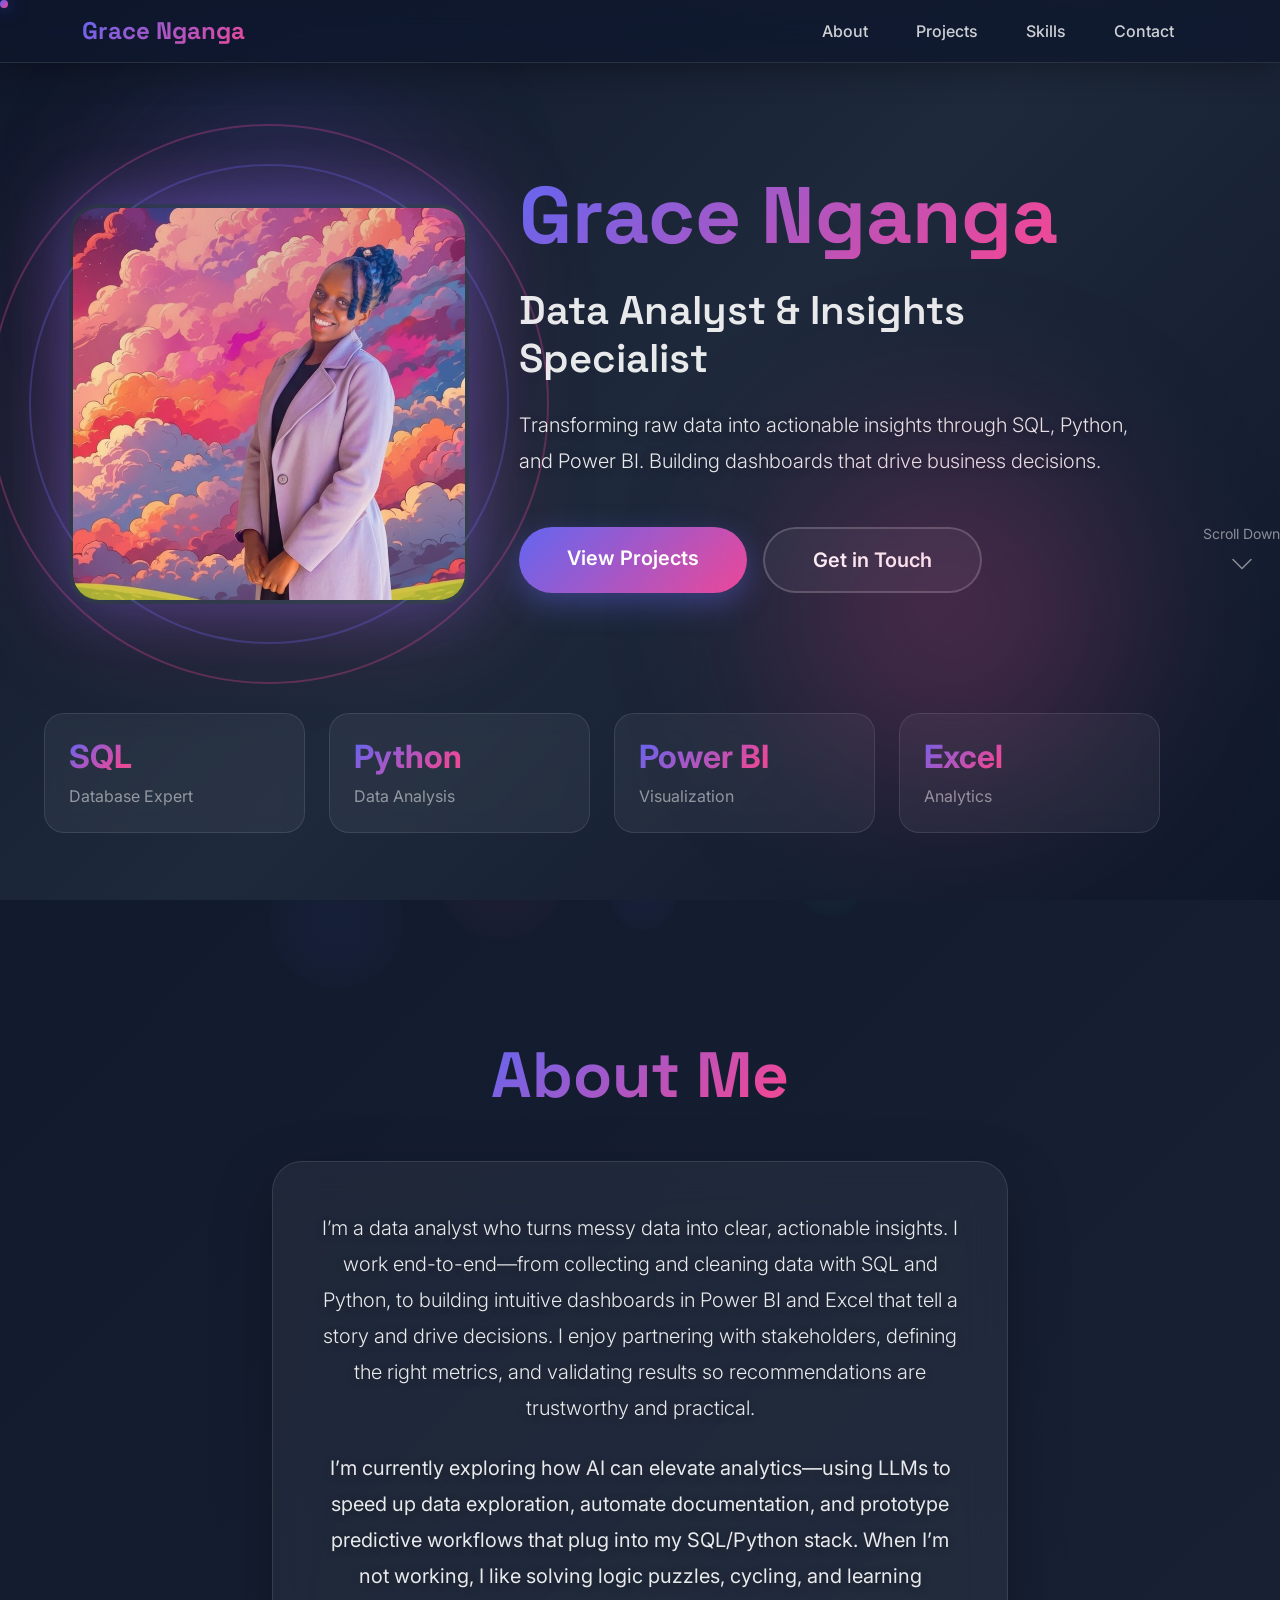
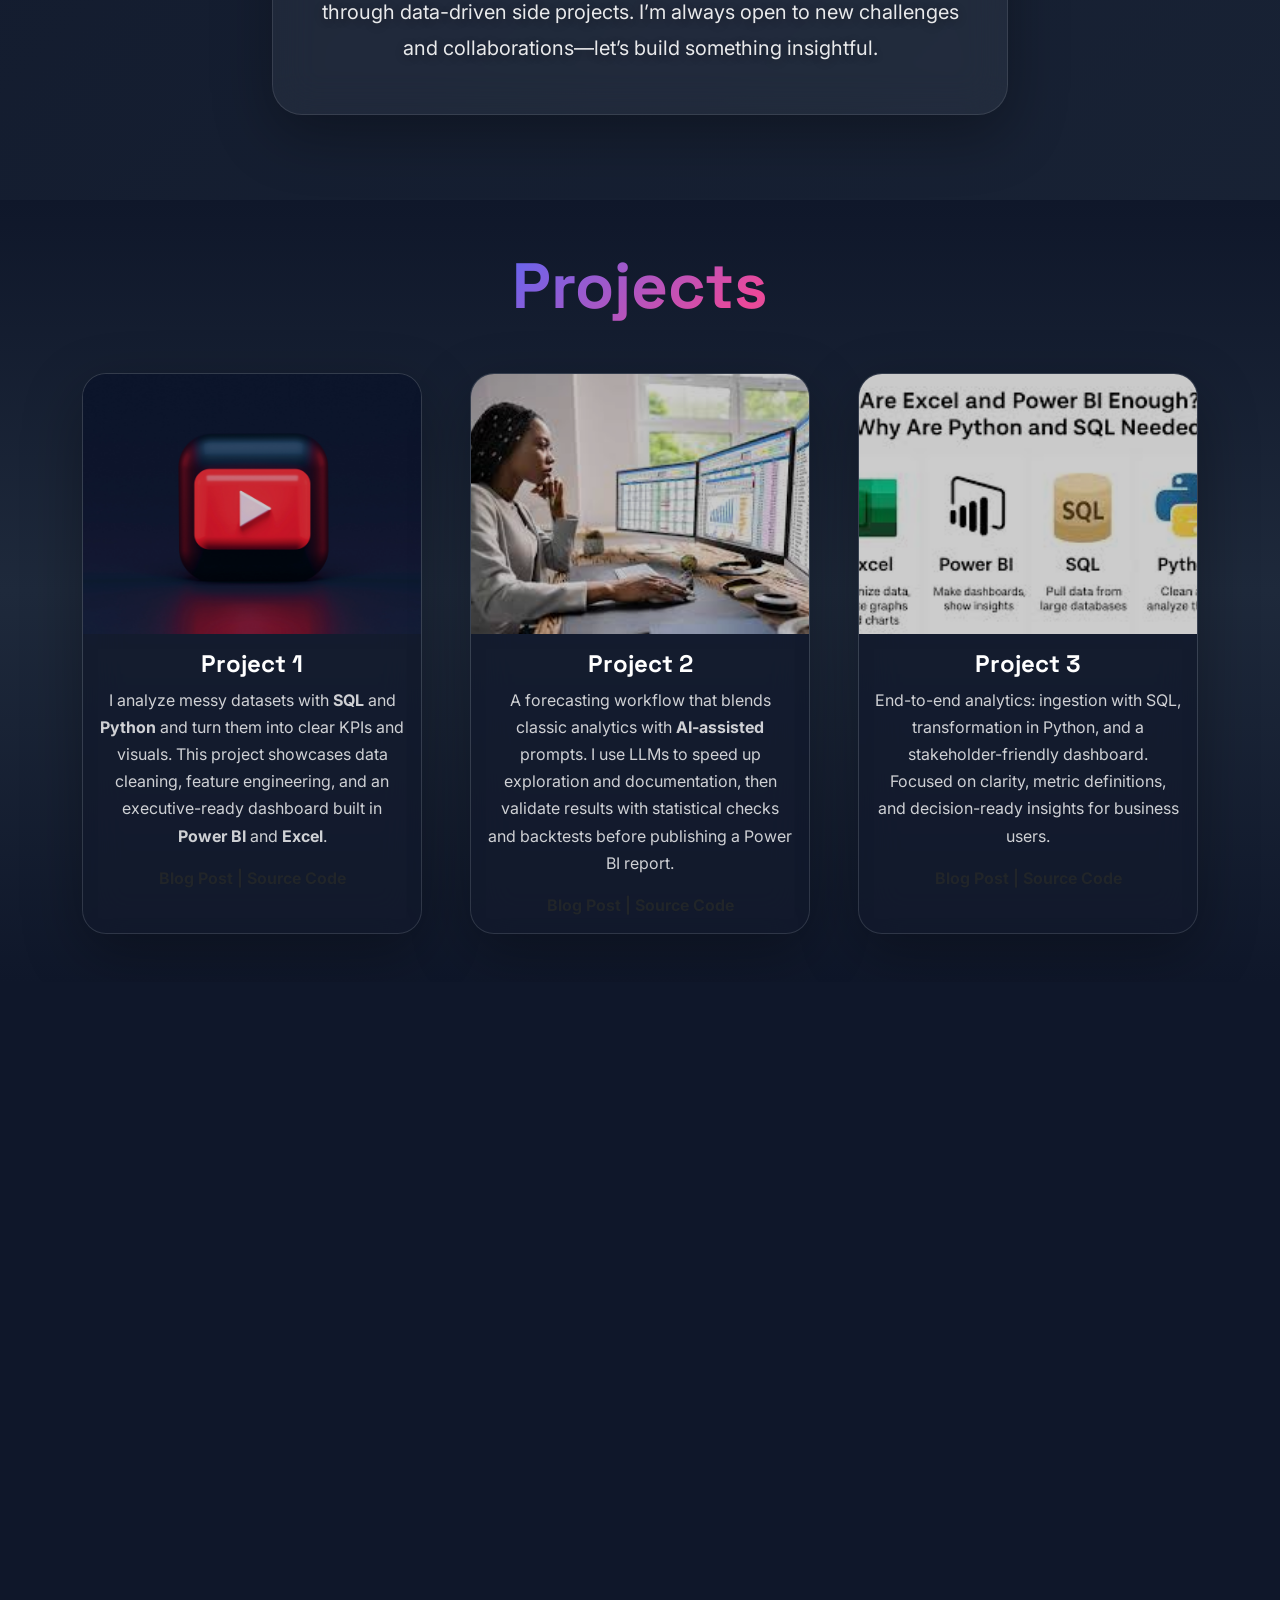
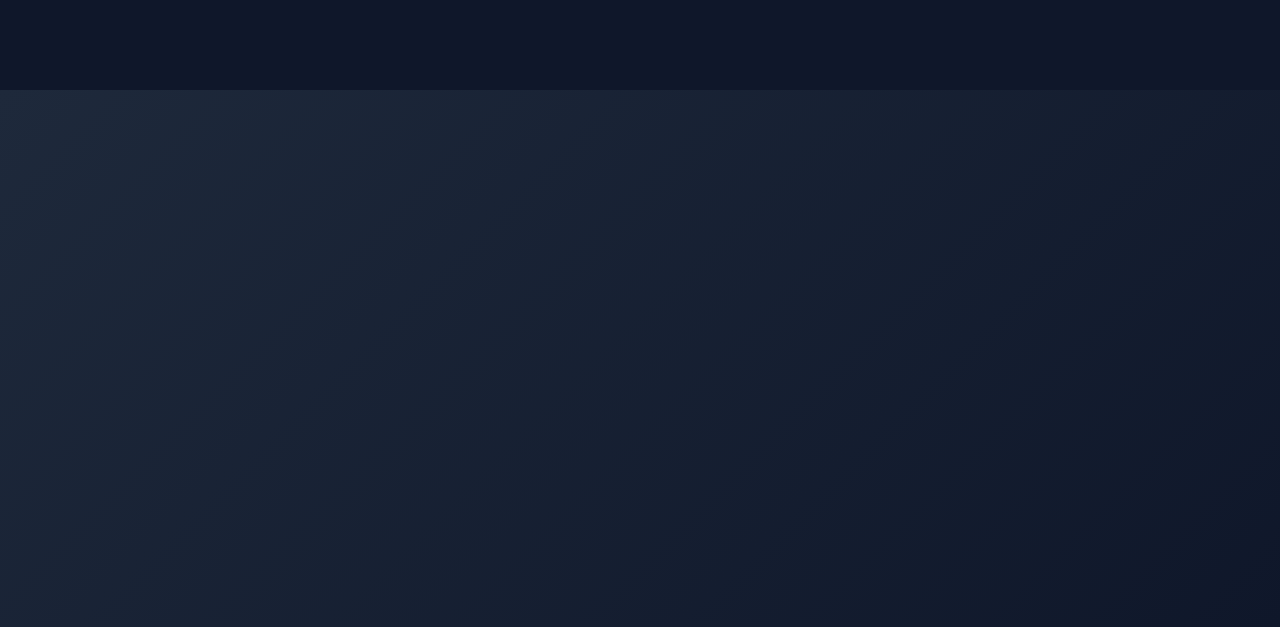
==== commit bd903a9c: "ain" ====
--- a/index.html
+++ b/index.html
@@ -634,6 +634,14 @@
           font-size: 2.5rem !important;
         }
         
+        .display-1 {
+          font-size: 3rem !important;
+        }
+        
+        .display-5 {
+          font-size: 1.75rem !important;
+        }
+        
         .glass-container {
           padding: 2rem 1.5rem;
         }
@@ -641,6 +649,173 @@
         .profile-container::before,
         .profile-container::after {
           display: none;
+        }
+        
+        /* Mobile navbar improvements */
+        .navbar-collapse {
+          background: rgba(15, 23, 42, 0.98);
+          padding: 1.5rem;
+          border-radius: 15px;
+          margin-top: 1rem;
+          border: 1px solid rgba(255, 255, 255, 0.1);
+        }
+        
+        .nav-link {
+          padding: 0.75rem 1rem !important;
+          margin: 0.25rem 0;
+          border-radius: 8px;
+        }
+        
+        /* Mobile hero adjustments */
+        #about {
+          padding-top: 80px !important;
+          min-height: auto !important;
+        }
+        
+        .profile-image {
+          max-width: 280px !important;
+          margin-bottom: 2rem;
+        }
+        
+        /* Mobile buttons */
+        .btn-lg {
+          font-size: 1rem !important;
+          padding: 0.75rem 2rem !important;
+        }
+        
+        /* Mobile stats grid */
+        .col-6.col-md-3 {
+          margin-bottom: 1rem;
+        }
+        
+        .col-6.col-md-3 > div {
+          padding: 1.5rem 1rem !important;
+        }
+        
+        .col-6.col-md-3 .h2 {
+          font-size: 1.5rem !important;
+        }
+        
+        /* Mobile project cards */
+        .project-card {
+          margin-bottom: 1.5rem;
+        }
+        
+        .card-img-top {
+          height: 200px !important;
+        }
+        
+        /* Mobile skill cards */
+        .skill-card {
+          padding: 2rem 1rem !important;
+          margin-bottom: 1.5rem;
+        }
+        
+        .skill-card img {
+          max-width: 100px !important;
+        }
+        
+        /* Mobile contact section */
+        .contact-item {
+          flex-direction: column !important;
+          text-align: center;
+          padding: 1.5rem 1rem !important;
+          margin-bottom: 1rem;
+        }
+        
+        .contact-icon {
+          margin-bottom: 0.75rem !important;
+          margin-right: 0 !important;
+        }
+        
+        .contact-item .fs-4 {
+          font-size: 1rem !important;
+          word-break: break-all;
+        }
+        
+        /* Mobile social links */
+        .social-circle {
+          width: 90px !important;
+          height: 90px !important;
+        }
+        
+        .social-circle img,
+        .social-circle svg {
+          max-width: 45px !important;
+          width: 45px !important;
+          height: 45px !important;
+        }
+        
+        .social-link .fs-4 {
+          font-size: 1.1rem !important;
+        }
+        
+        /* Disable heavy animations on mobile */
+        .cursor-dot {
+          display: none;
+        }
+        
+        .particle {
+          opacity: 0.3 !important;
+        }
+        
+        /* Mobile section padding */
+        .py-5.py-lg-6 {
+          padding-top: 3rem !important;
+          padding-bottom: 3rem !important;
+        }
+        
+        /* Mobile text sizes */
+        .lead {
+          font-size: 1rem !important;
+        }
+        
+        /* Smooth scroll behavior */
+        html {
+          scroll-padding-top: 80px;
+        }
+      }
+      
+      @media (max-width: 480px) {
+        .display-1 {
+          font-size: 2.5rem !important;
+        }
+        
+        .display-3 {
+          font-size: 2rem !important;
+        }
+        
+        .display-5 {
+          font-size: 1.5rem !important;
+        }
+        
+        .profile-image {
+          max-width: 240px !important;
+        }
+        
+        .btn-lg {
+          width: 100%;
+          margin-bottom: 0.75rem;
+        }
+        
+        .glass-container {
+          padding: 1.5rem 1rem;
+        }
+        
+        .contact-item .fs-4 {
+          font-size: 0.875rem !important;
+        }
+        
+        .social-circle {
+          width: 80px !important;
+          height: 80px !important;
+        }
+        
+        .social-circle img,
+        .social-circle svg {
+          max-width: 40px !important;
+          width: 40px !important;
+          height: 40px !important;
         }
       }
     </style>
@@ -653,23 +828,25 @@
     <nav class="navbar navbar-expand-lg fixed-top" id="mainNavbar">
       <div class="container">
         <a class="navbar-brand" href="#home">Grace Nganga</a>
-        <button class="navbar-toggler border-0" type="button" data-bs-toggle="collapse" data-bs-target="#mainNav"
-                aria-controls="mainNav" aria-expanded="false" aria-label="Toggle navigation" style="color: rgba(255,255,255,0.8);">
-          <span class="navbar-toggler-icon"></span>
+        <button class="navbar-toggler border-0 p-2" type="button" data-bs-toggle="collapse" data-bs-target="#mainNav"
+                aria-controls="mainNav" aria-expanded="false" aria-label="Toggle navigation">
+          <svg xmlns="http://www.w3.org/2000/svg" width="30" height="30" fill="rgba(255,255,255,0.9)" viewBox="0 0 16 16">
+            <path fill-rule="evenodd" d="M2.5 12a.5.5 0 0 1 .5-.5h10a.5.5 0 0 1 0 1H3a.5.5 0 0 1-.5-.5zm0-4a.5.5 0 0 1 .5-.5h10a.5.5 0 0 1 0 1H3a.5.5 0 0 1-.5-.5zm0-4a.5.5 0 0 1 .5-.5h10a.5.5 0 0 1 0 1H3a.5.5 0 0 1-.5-.5z"/>
+          </svg>
         </button>
         <div class="collapse navbar-collapse" id="mainNav">
           <ul class="navbar-nav ms-auto mb-2 mb-lg-0">
             <li class="nav-item">
-              <a class="nav-link" href="#about">About</a>
+              <a class="nav-link" href="#about" onclick="closeNavbar()">About</a>
             </li>
             <li class="nav-item">
-              <a class="nav-link" href="#projects">Projects</a>
+              <a class="nav-link" href="#projects" onclick="closeNavbar()">Projects</a>
             </li>
             <li class="nav-item">
-              <a class="nav-link" href="#skills">Skills</a>
+              <a class="nav-link" href="#skills" onclick="closeNavbar()">Skills</a>
             </li>
             <li class="nav-item">
-              <a class="nav-link" href="#contact">Contact</a>
+              <a class="nav-link" href="#contact" onclick="closeNavbar()">Contact</a>
             </li>
           </ul>
         </div>
@@ -1095,10 +1272,19 @@
     ></script>
     
     <script>
+      // Close mobile navbar when clicking a link
+      function closeNavbar() {
+        const navbarCollapse = document.getElementById('mainNav');
+        const bsCollapse = bootstrap.Collapse.getInstance(navbarCollapse);
+        if (bsCollapse && window.innerWidth < 992) {
+          bsCollapse.hide();
+        }
+      }
+      
       // Animated Particles Background
       function createParticles() {
         const particlesContainer = document.getElementById('particles');
-        const particleCount = 30;
+        const particleCount = window.innerWidth < 768 ? 15 : 30; // Fewer particles on mobile
         
         for (let i = 0; i < particleCount; i++) {
           const particle = document.createElement('div');
@@ -1255,11 +1441,14 @@
         const scrolled = window.pageYOffset;
         const parallaxElements = document.querySelectorAll('.profile-image, .glass-container');
         
-        parallaxElements.forEach(element => {
-          const speed = 0.5;
-          const yPos = -(scrolled * speed);
-          element.style.transform = `translateY(${yPos}px)`;
-        });
+        // Disable parallax on mobile for better performance
+        if (window.innerWidth > 768) {
+          parallaxElements.forEach(element => {
+            const speed = 0.5;
+            const yPos = -(scrolled * speed);
+            element.style.transform = `translateY(${yPos}px)`;
+          });
+        }
       });
       
       // Add animation delay to skill cards
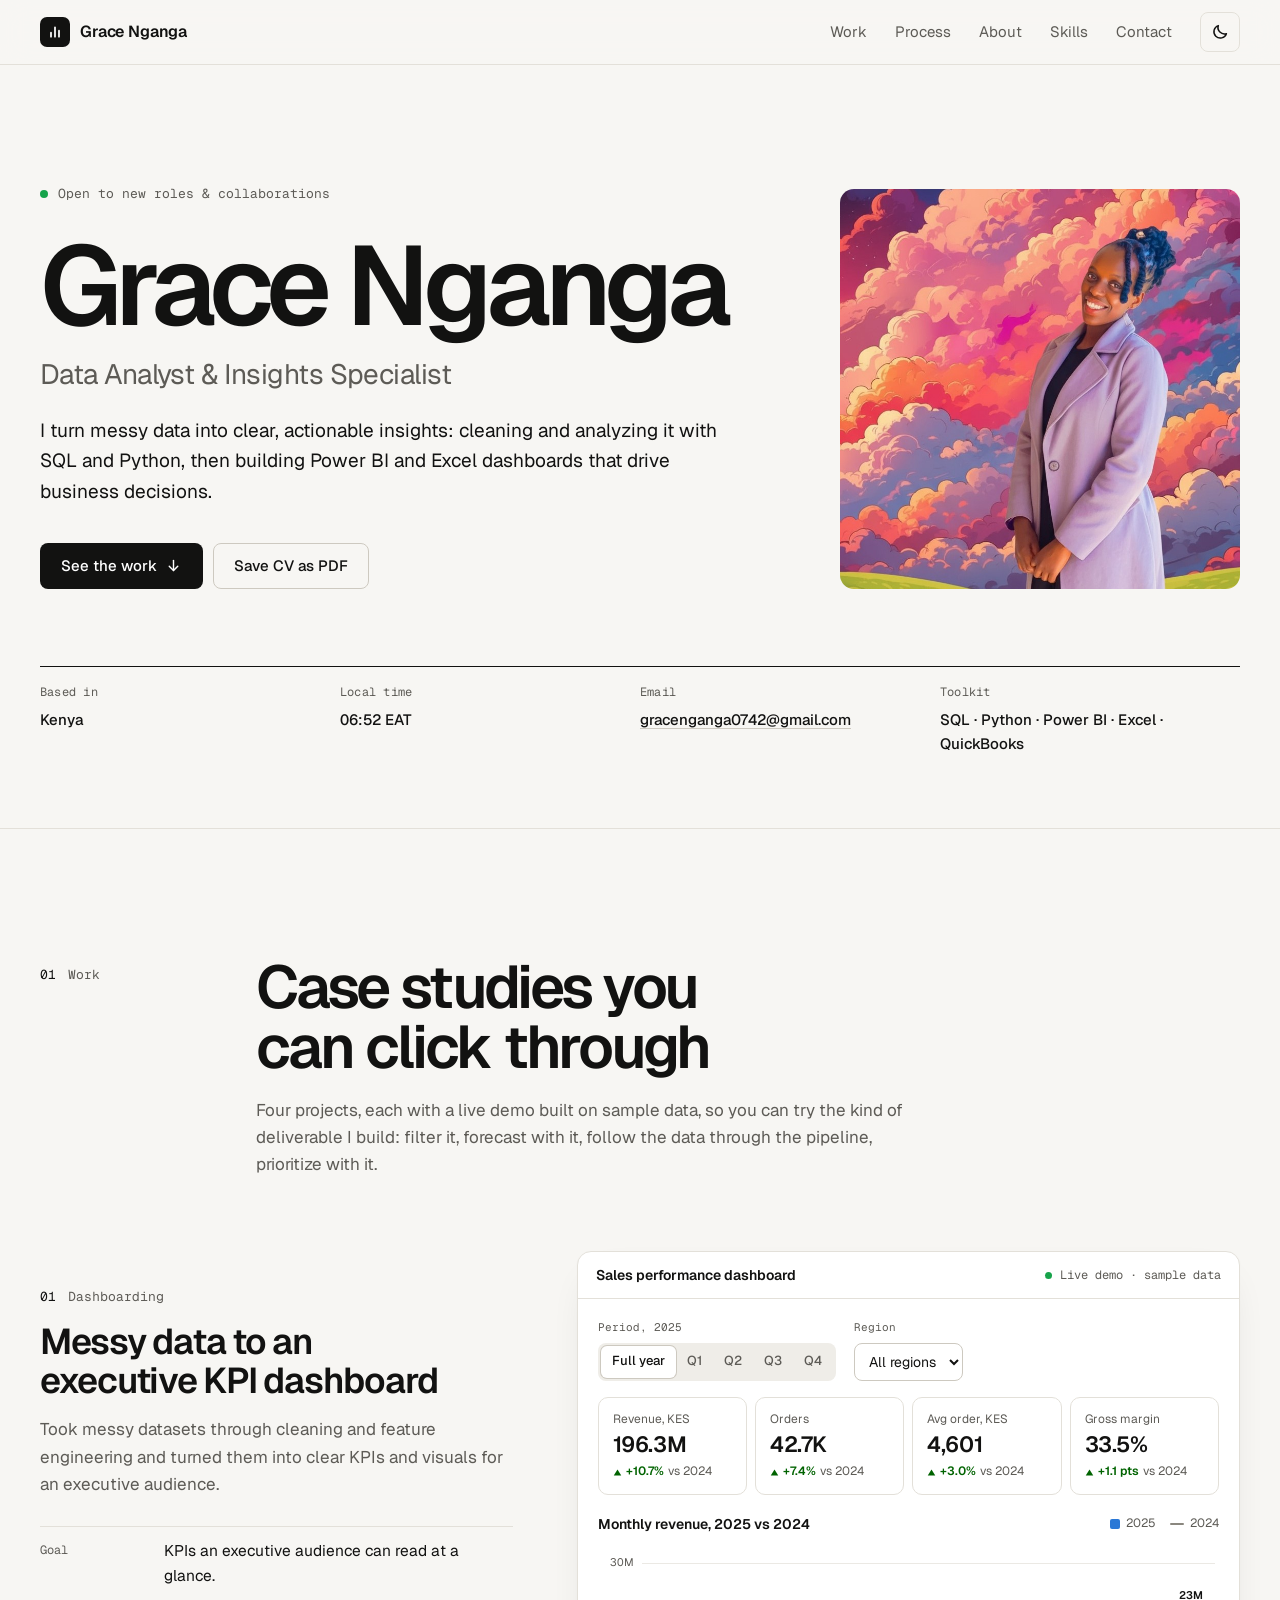
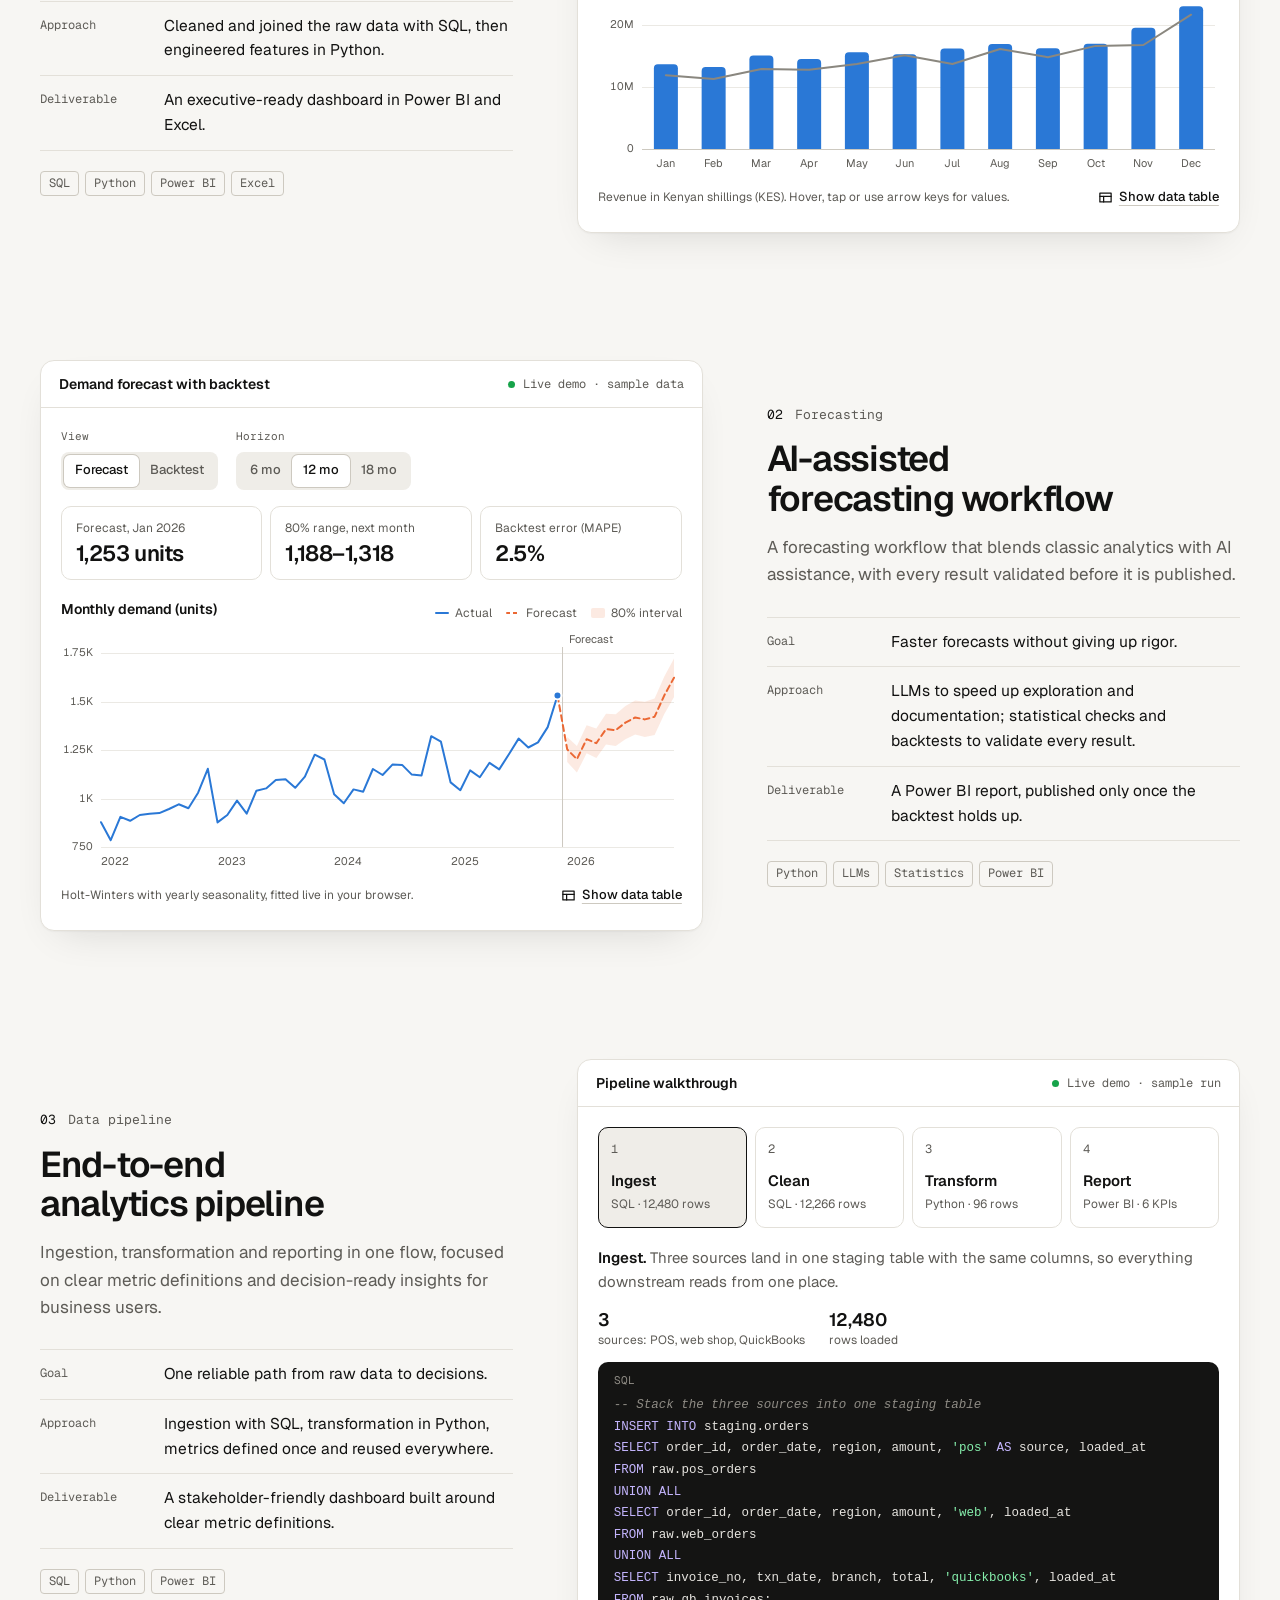
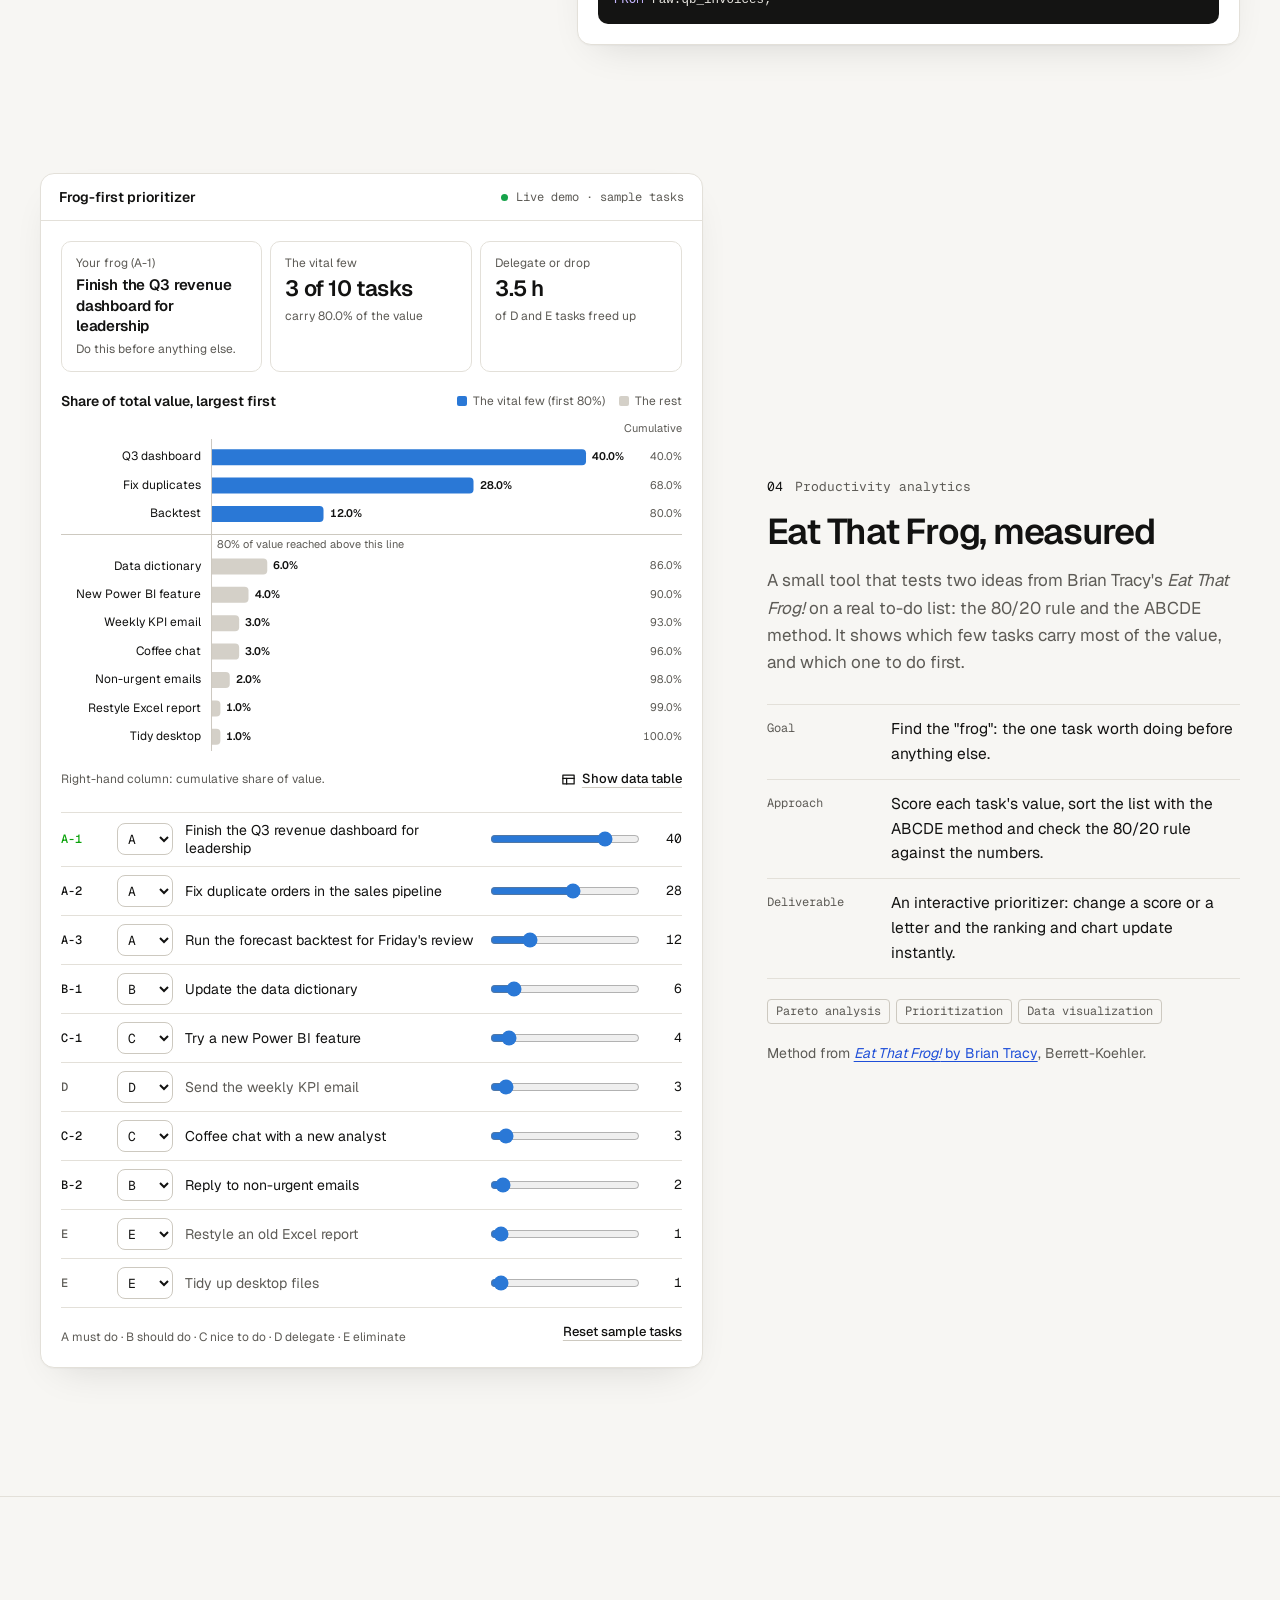
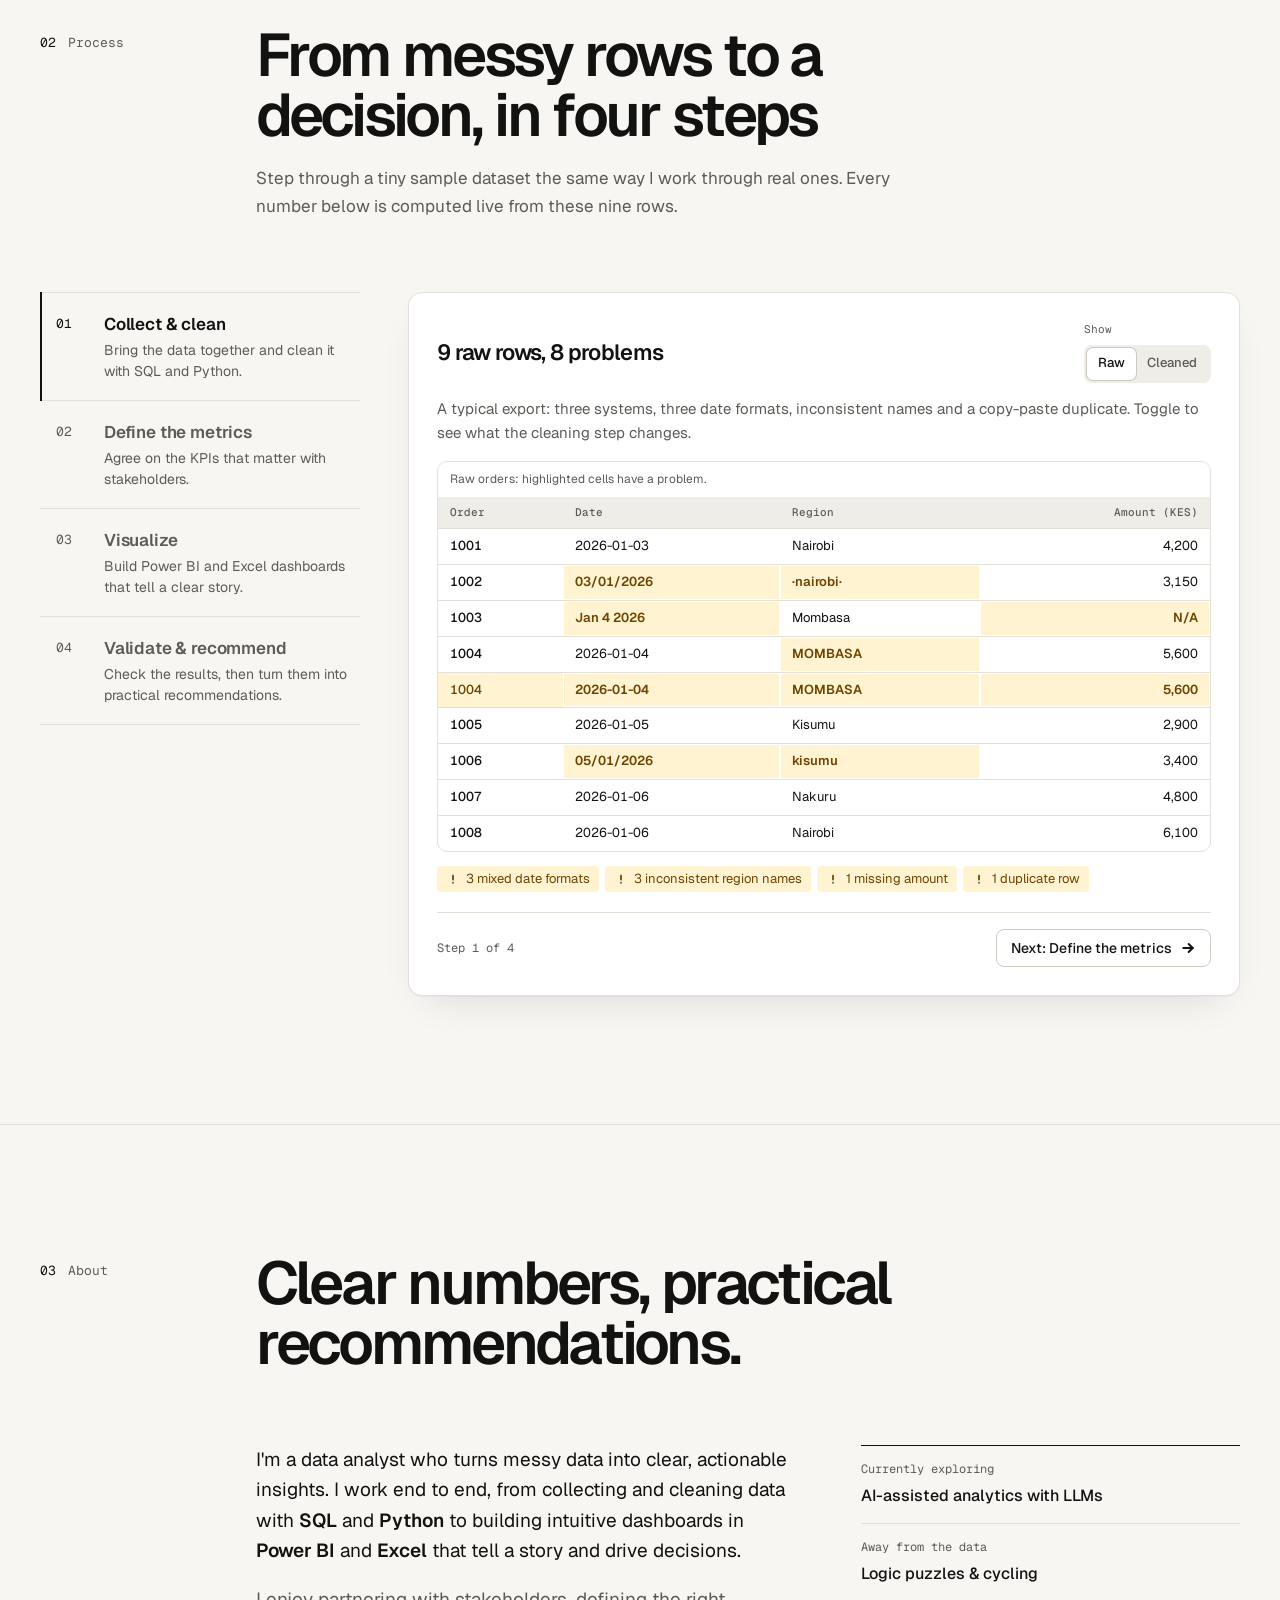
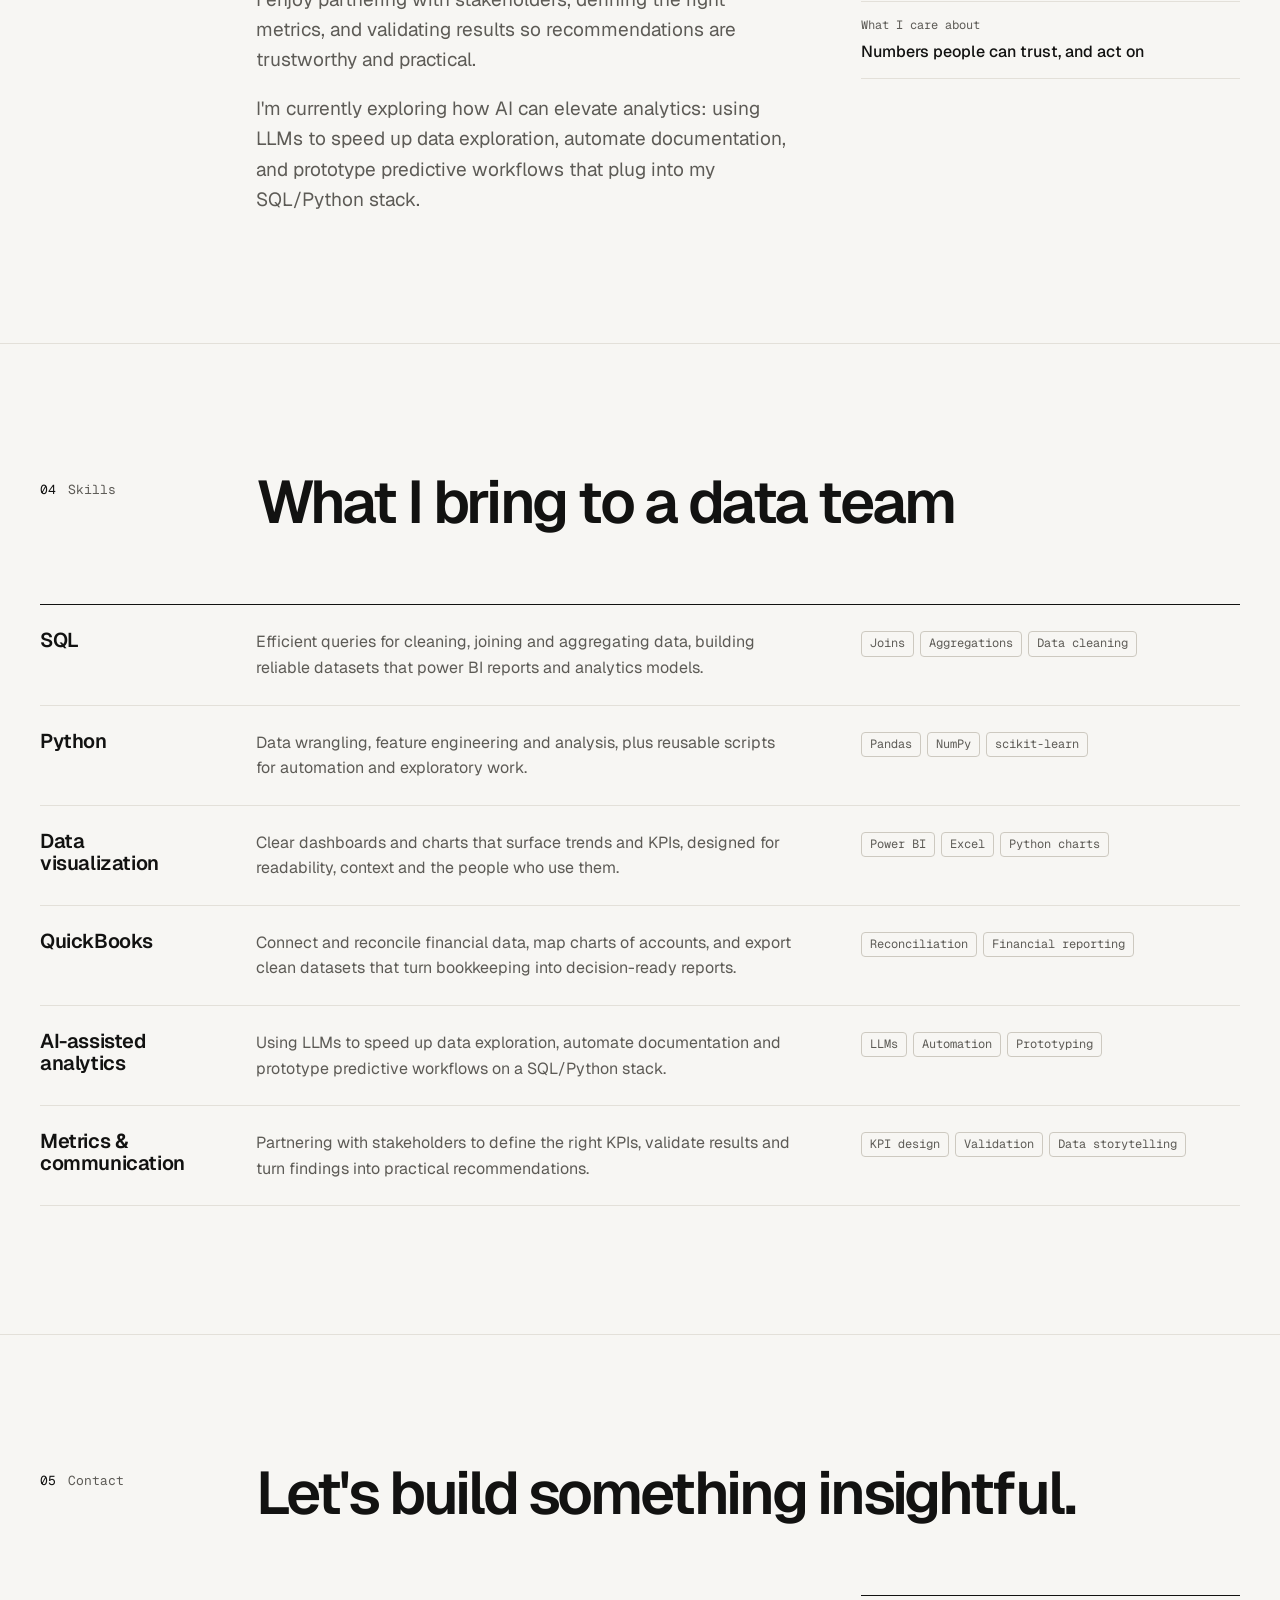
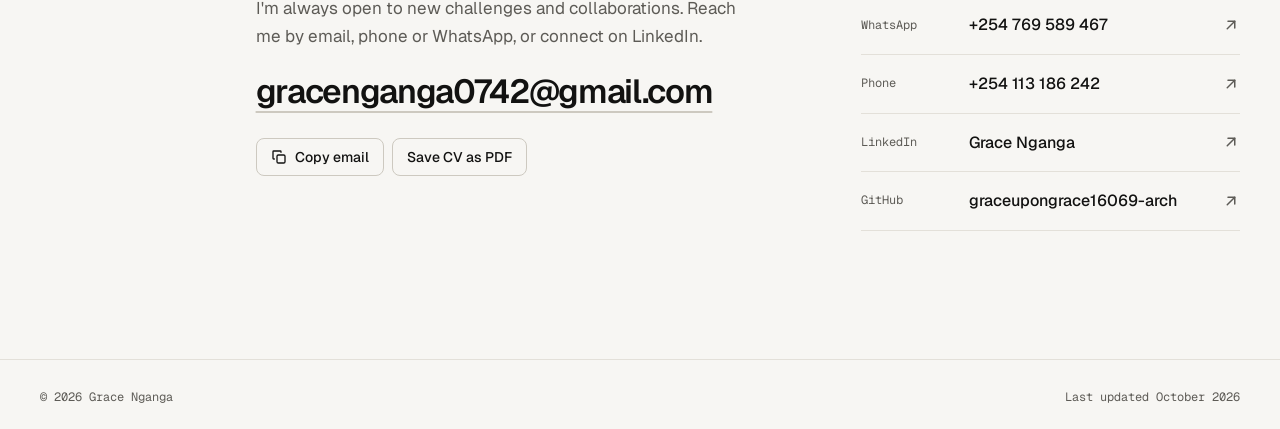
==== commit e9068e11: "ain" ====
--- a/index.html
+++ b/index.html
@@ -1,1467 +1,663 @@
-<!doctype html>
-<html lang="en">
-  <head>
-    <meta charset="utf-8" />
-    <meta name="viewport" content="width=device-width, initial-scale=1" />
-    <meta name="description" content="Grace Nganga - Data Analyst specializing in SQL, Python, Power BI, and Excel. Transforming data into actionable insights." />
-    <meta name="keywords" content="Data Analyst, SQL, Python, Power BI, Excel, Data Visualization, Business Intelligence, Grace Nganga" />
-    <meta name="author" content="Grace Nganga" />
-    
-    <!-- Open Graph / Social Media -->
-    <meta property="og:type" content="website" />
-    <meta property="og:title" content="Grace Nganga | Data Analyst Portfolio" />
-    <meta property="og:description" content="Data Analyst specializing in SQL, Python, Power BI. Transforming data into actionable insights." />
-    <meta property="og:image" content="images/about/1.jpg" />
-    
-    <!-- Twitter Card -->
-    <meta name="twitter:card" content="summary_large_image" />
-    <meta name="twitter:title" content="Grace Nganga | Data Analyst Portfolio" />
-    <meta name="twitter:description" content="Data Analyst specializing in SQL, Python, Power BI" />
-    
-    <title>Grace Nganga | Data Analyst Portfolio</title>
-
-    <!-- Bootstrap CSS -->
-    <link
-      href="https://cdn.jsdelivr.net/npm/bootstrap@5.3.3/dist/css/bootstrap.min.css"
-      rel="stylesheet"
-      integrity="sha384-QWTKZyjpPEjISv5WaRU9OFeRpok6YctnYmDr5pNlyT2bRjXh0JMhjY6hW+ALEwIH"
-      crossorigin="anonymous"
-    />
-    
-    <!-- Google Fonts -->
-    <link rel="preconnect" href="https://fonts.googleapis.com">
-    <link rel="preconnect" href="https://fonts.gstatic.com" crossorigin>
-    <link href="https://fonts.googleapis.com/css2?family=Space+Grotesk:wght@400;500;600;700&family=Inter:wght@300;400;500;600;700&display=swap" rel="stylesheet">
-    
-    <style>
-      :root {
-        --primary: #6366f1;
-        --secondary: #ec4899;
-        --accent: #14b8a6;
-        --dark: #0f172a;
-        --light: #f8fafc;
-        --purple-glow: rgba(99, 102, 241, 0.4);
-        --pink-glow: rgba(236, 72, 153, 0.4);
-      }
-      
-      * {
-        margin: 0;
-        padding: 0;
-        box-sizing: border-box;
-      }
-      
-      html {
-        scroll-behavior: smooth;
-      }
-      
-      body {
-        font-family: 'Inter', sans-serif;
-        color: #1e293b;
-        overflow-x: hidden;
-        background: linear-gradient(135deg, #0f172a 0%, #1e293b 100%);
-        position: relative;
-      }
-      
-      /* Animated Background Particles */
-      .particles {
-        position: fixed;
-        top: 0;
-        left: 0;
-        width: 100%;
-        height: 100%;
-        z-index: 0;
-        pointer-events: none;
-      }
-      
-      .particle {
-        position: absolute;
-        border-radius: 50%;
-        animation: float-particles 20s infinite;
-        opacity: 0.6;
-      }
-      
-      @keyframes float-particles {
-        0%, 100% {
-          transform: translateY(0) translateX(0) scale(1);
-          opacity: 0.6;
-        }
-        25% {
-          transform: translateY(-100px) translateX(50px) scale(1.2);
-          opacity: 0.8;
-        }
-        50% {
-          transform: translateY(-50px) translateX(-50px) scale(0.8);
-          opacity: 0.4;
-        }
-        75% {
-          transform: translateY(-150px) translateX(100px) scale(1.1);
-          opacity: 0.7;
-        }
-      }
-      
-      h1, h2, h3, .display-3 {
-        font-family: 'Space Grotesk', sans-serif;
-        font-weight: 700;
-      }
-      
-      /* Glassmorphism Navbar */
-      .navbar {
-        backdrop-filter: blur(20px) saturate(180%);
-        background: rgba(15, 23, 42, 0.8) !important;
-        border-bottom: 1px solid rgba(255, 255, 255, 0.1);
-        box-shadow: 0 8px 32px rgba(0, 0, 0, 0.3);
-        transition: all 0.3s cubic-bezier(0.4, 0, 0.2, 1);
-      }
-      
-      .navbar-scrolled {
-        background: rgba(15, 23, 42, 0.95) !important;
-        box-shadow: 0 8px 32px rgba(99, 102, 241, 0.3);
-      }
-      
-      .navbar-brand {
-        font-family: 'Space Grotesk', sans-serif;
-        font-weight: 700;
-        font-size: 1.5rem;
-        background: linear-gradient(135deg, #6366f1 0%, #ec4899 100%);
-        -webkit-background-clip: text;
-        -webkit-text-fill-color: transparent;
-        background-clip: text;
-        position: relative;
-        transition: all 0.3s ease;
-      }
-      
-      .navbar-brand::before {
-        content: '';
-        position: absolute;
-        top: -5px;
-        left: -10px;
-        right: -10px;
-        bottom: -5px;
-        background: linear-gradient(135deg, #6366f1, #ec4899);
-        border-radius: 8px;
-        opacity: 0;
-        filter: blur(20px);
-        transition: opacity 0.3s ease;
-        z-index: -1;
-      }
-      
-      .navbar-brand:hover::before {
-        opacity: 0.5;
-      }
-      
-      .nav-link {
-        font-weight: 500;
-        color: rgba(255, 255, 255, 0.8) !important;
-        margin: 0 0.5rem;
-        position: relative;
-        transition: all 0.3s cubic-bezier(0.4, 0, 0.2, 1);
-        padding: 0.5rem 1rem !important;
-      }
-      
-      .nav-link::before {
-        content: '';
-        position: absolute;
-        top: 0;
-        left: 0;
-        width: 100%;
-        height: 100%;
-        background: linear-gradient(135deg, rgba(99, 102, 241, 0.2), rgba(236, 72, 153, 0.2));
-        border-radius: 8px;
-        opacity: 0;
-        transform: scale(0.8);
-        transition: all 0.3s cubic-bezier(0.4, 0, 0.2, 1);
-      }
-      
-      .nav-link:hover::before {
-        opacity: 1;
-        transform: scale(1);
-      }
-      
-      .nav-link:hover {
-        color: #fff !important;
-        transform: translateY(-2px);
-      }
-      
-      /* Hero/About Section with Glassmorphism */
-      #about {
-        background: transparent;
-        position: relative;
-        overflow: hidden;
-        min-height: 100vh;
-        display: flex;
-        align-items: center;
-        padding-top: 100px !important;
-      }
-      
-      .glass-container {
-        background: rgba(255, 255, 255, 0.05);
-        backdrop-filter: blur(20px);
-        border-radius: 30px;
-        border: 1px solid rgba(255, 255, 255, 0.1);
-        padding: 3rem;
-        box-shadow: 0 20px 60px rgba(0, 0, 0, 0.3);
-        position: relative;
-        z-index: 1;
-      }
-      
-      /* Animated gradient text */
-      .gradient-text {
-        background: linear-gradient(135deg, #6366f1 0%, #ec4899 50%, #14b8a6 100%);
-        background-size: 200% auto;
-        -webkit-background-clip: text;
-        -webkit-text-fill-color: transparent;
-        background-clip: text;
-        animation: gradient-shift 3s ease infinite;
-        display: inline-block;
-      }
-      
-      @keyframes gradient-shift {
-        0%, 100% { background-position: 0% 50%; }
-        50% { background-position: 100% 50%; }
-      }
-      
-      /* Profile Image with Multiple Animations */
-      .profile-container {
-        position: relative;
-        display: inline-block;
-      }
-      
-      .profile-image {
-        border-radius: 30px;
-        border: 4px solid rgba(255, 255, 255, 0.1);
-        box-shadow: 
-          0 0 60px rgba(99, 102, 241, 0.4),
-          0 0 120px rgba(236, 72, 153, 0.3),
-          inset 0 0 30px rgba(255, 255, 255, 0.1);
-        transition: all 0.6s cubic-bezier(0.4, 0, 0.2, 1);
-        position: relative;
-        z-index: 2;
-        animation: float-image 6s ease-in-out infinite;
-      }
-      
-      @keyframes float-image {
-        0%, 100% {
-          transform: translateY(0) rotate(0deg);
-        }
-        50% {
-          transform: translateY(-20px) rotate(2deg);
-        }
-      }
-      
-      .profile-image:hover {
-        transform: scale(1.05) rotate(-2deg) !important;
-        box-shadow: 
-          0 0 80px rgba(99, 102, 241, 0.6),
-          0 0 160px rgba(236, 72, 153, 0.4),
-          inset 0 0 50px rgba(255, 255, 255, 0.2);
-      }
-      
-      /* Orbiting rings around profile */
-      .profile-container::before,
-      .profile-container::after {
-        content: '';
-        position: absolute;
-        top: 50%;
-        left: 50%;
-        transform: translate(-50%, -50%);
-        border: 2px solid;
-        border-radius: 50%;
-        opacity: 0.3;
-        animation: orbit 10s linear infinite;
-      }
-      
-      .profile-container::before {
-        width: 120%;
-        height: 120%;
-        border-color: #6366f1;
-        animation-duration: 8s;
-      }
-      
-      .profile-container::after {
-        width: 140%;
-        height: 140%;
-        border-color: #ec4899;
-        animation-duration: 12s;
-        animation-direction: reverse;
-      }
-      
-      @keyframes orbit {
-        from { transform: translate(-50%, -50%) rotate(0deg); }
-        to { transform: translate(-50%, -50%) rotate(360deg); }
-      }
-      
-      /* Bounce animation for scroll indicator */
-      @keyframes bounce {
-        0%, 20%, 50%, 80%, 100% {
-          transform: translateY(0);
-        }
-        40% {
-          transform: translateY(-10px);
-        }
-        60% {
-          transform: translateY(-5px);
-        }
-      }
-      
-      /* Float animation for hero orbs */
-      @keyframes float-orb {
-        0%, 100% {
-          transform: translate(0, 0) scale(1);
-        }
-        33% {
-          transform: translate(30px, -30px) scale(1.1);
-        }
-        66% {
-          transform: translate(-30px, 30px) scale(0.9);
-        }
-      }
-      
-      /* Button hover effects */
-      .btn:hover {
-        transform: translateY(-3px) scale(1.05);
-        box-shadow: 0 15px 40px rgba(99, 102, 241, 0.6) !important;
-      }
-      
-      .btn:active {
-        transform: translateY(-1px) scale(1.02);
-      }
-      
-      /* Text with glow effect */
-      .lead, .text-light {
-        color: rgba(255, 255, 255, 0.9) !important;
-        line-height: 1.8;
-        text-shadow: 0 2px 10px rgba(0, 0, 0, 0.3);
-      }
-      
-      /* Projects Section */
-      #projects {
-        background: linear-gradient(180deg, #0f172a 0%, #1e293b 50%, #0f172a 100%);
-        position: relative;
-        overflow: hidden;
-      }
-      
-      /* Card with magnetic effect */
-      .project-card {
-        background: rgba(255, 255, 255, 0.03);
-        backdrop-filter: blur(20px);
-        border: 1px solid rgba(255, 255, 255, 0.1);
-        border-radius: 24px;
-        overflow: hidden;
-        transition: all 0.5s cubic-bezier(0.4, 0, 0.2, 1);
-        position: relative;
-        transform-style: preserve-3d;
-        box-shadow: 0 20px 60px rgba(0, 0, 0, 0.3);
-      }
-      
-      .project-card::before {
-        content: '';
-        position: absolute;
-        top: 0;
-        left: 0;
-        width: 100%;
-        height: 100%;
-        background: linear-gradient(135deg, rgba(99, 102, 241, 0.1), rgba(236, 72, 153, 0.1));
-        opacity: 0;
-        transition: opacity 0.5s ease;
-        z-index: 0;
-      }
-      
-      .project-card:hover::before {
-        opacity: 1;
-      }
-      
-      .project-card:hover {
-        transform: translateY(-20px) scale(1.02);
-        box-shadow: 
-          0 30px 90px rgba(99, 102, 241, 0.4),
-          0 0 60px rgba(236, 72, 153, 0.3);
-        border-color: rgba(99, 102, 241, 0.5);
-      }
-      
-      .card-img-top {
-        transition: all 0.7s cubic-bezier(0.4, 0, 0.2, 1);
-        filter: brightness(0.8);
-      }
-      
-      .project-card:hover .card-img-top {
-        transform: scale(1.15);
-        filter: brightness(1) saturate(1.2);
-      }
-      
-      .card-body {
-        position: relative;
-        z-index: 1;
-        background: rgba(15, 23, 42, 0.8);
-        backdrop-filter: blur(10px);
-      }
-      
-      .card-body h3 {
-        color: #fff;
-        margin-bottom: 1rem;
-      }
-      
-      .card-body p {
-        color: rgba(255, 255, 255, 0.8);
-        line-height: 1.7;
-      }
-      
-      .card-body a {
-        color: #6366f1;
-        text-decoration: none;
-        transition: all 0.3s ease;
-        position: relative;
-        padding: 2px 0;
-      }
-      
-      .card-body a::after {
-        content: '';
-        position: absolute;
-        bottom: 0;
-        left: 0;
-        width: 0;
-        height: 2px;
-        background: linear-gradient(90deg, #6366f1, #ec4899);
-        transition: width 0.3s ease;
-      }
-      
-      .card-body a:hover {
-        color: #ec4899;
-      }
-      
-      .card-body a:hover::after {
-        width: 100%;
-      }
-      
-      /* Skills Section */
-      #skills {
-        background: #0f172a;
-        position: relative;
-      }
-      
-      .skill-card {
-        background: rgba(255, 255, 255, 0.03);
-        backdrop-filter: blur(20px);
-        border: 1px solid rgba(255, 255, 255, 0.1);
-        border-radius: 20px;
-        padding: 2.5rem 1.5rem;
-        transition: all 0.5s cubic-bezier(0.4, 0, 0.2, 1);
-        position: relative;
-        overflow: hidden;
-      }
-      
-      .skill-card::before {
-        content: '';
-        position: absolute;
-        top: -50%;
-        left: -50%;
-        width: 200%;
-        height: 200%;
-        background: radial-gradient(circle, rgba(99, 102, 241, 0.2), transparent 70%);
-        transform: scale(0);
-        transition: transform 0.6s ease;
-      }
-      
-      .skill-card:hover::before {
-        transform: scale(1);
-      }
-      
-      .skill-card:hover {
-        transform: translateY(-15px) scale(1.05);
-        border-color: rgba(99, 102, 241, 0.5);
-        box-shadow: 
-          0 25px 70px rgba(99, 102, 241, 0.4),
-          0 0 40px rgba(236, 72, 153, 0.2);
-      }
-      
-      .skill-card img {
-        transition: all 0.6s cubic-bezier(0.68, -0.55, 0.265, 1.55);
-        filter: drop-shadow(0 10px 20px rgba(99, 102, 241, 0.3));
-        position: relative;
-        z-index: 1;
-      }
-      
-      .skill-card:hover img {
-        transform: scale(1.2) rotate(360deg);
-        filter: drop-shadow(0 15px 40px rgba(99, 102, 241, 0.6));
-      }
-      
-      .skill-card h3 {
-        color: #fff;
-        margin-top: 1.5rem;
-        position: relative;
-        z-index: 1;
-      }
-      
-      .skill-card p {
-        color: rgba(255, 255, 255, 0.7);
-        line-height: 1.8;
-        position: relative;
-        z-index: 1;
-      }
-      
-      .skill-card a {
-        color: #6366f1;
-        text-decoration: none;
-        font-weight: 600;
-        transition: all 0.3s ease;
-        position: relative;
-        z-index: 1;
-        display: inline-block;
-      }
-      
-      .skill-card a:hover {
-        color: #ec4899;
-        transform: translateX(10px);
-      }
-      
-      /* Contact Section */
-      #contact {
-        background: linear-gradient(135deg, #1e293b 0%, #0f172a 100%);
-        position: relative;
-        overflow: hidden;
-      }
-      
-      .contact-item {
-        background: rgba(255, 255, 255, 0.05);
-        backdrop-filter: blur(10px);
-        border: 1px solid rgba(255, 255, 255, 0.1);
-        border-radius: 20px;
-        padding: 1.5rem 2rem;
-        transition: all 0.3s ease;
-      }
-      
-      .contact-item:hover {
-        background: rgba(255, 255, 255, 0.08);
-        transform: translateY(-5px);
-        box-shadow: 0 15px 40px rgba(99, 102, 241, 0.3);
-      }
-      
-      .contact-icon {
-        background: linear-gradient(135deg, rgba(99, 102, 241, 0.3), rgba(236, 72, 153, 0.3));
-        transition: all 0.4s cubic-bezier(0.68, -0.55, 0.265, 1.55);
-        position: relative;
-      }
-      
-      .contact-icon::before {
-        content: '';
-        position: absolute;
-        top: 50%;
-        left: 50%;
-        transform: translate(-50%, -50%);
-        width: 100%;
-        height: 100%;
-        background: inherit;
-        border-radius: 50%;
-        filter: blur(15px);
-        opacity: 0;
-        transition: opacity 0.4s ease;
-      }
-      
-      .contact-item:hover .contact-icon {
-        transform: scale(1.15) rotate(360deg);
-      }
-      
-      .contact-item:hover .contact-icon::before {
-        opacity: 1;
-      }
-      
-      .social-link {
-        transition: all 0.4s cubic-bezier(0.68, -0.55, 0.265, 1.55);
-        display: inline-block;
-      }
-      
-      .social-link:hover {
-        transform: translateY(-15px) scale(1.1);
-      }
-      
-      .social-circle {
-        background: linear-gradient(135deg, #6366f1 0%, #ec4899 100%);
-        transition: all 0.4s cubic-bezier(0.68, -0.55, 0.265, 1.55);
-        position: relative;
-        overflow: hidden;
-      }
-      
-      .social-circle::before {
-        content: '';
-        position: absolute;
-        top: -50%;
-        left: -50%;
-        width: 200%;
-        height: 200%;
-        background: linear-gradient(45deg, transparent, rgba(255, 255, 255, 0.3), transparent);
-        transform: rotate(45deg);
-        transition: all 0.6s ease;
-      }
-      
-      .social-link:hover .social-circle {
-        box-shadow: 
-          0 25px 50px rgba(99, 102, 241, 0.5),
-          0 0 40px rgba(236, 72, 153, 0.5);
-      }
-      
-      .social-link:hover .social-circle::before {
-        left: 100%;
-      }
-      
-      /* Scroll reveal animations */
-      .reveal {
-        opacity: 0;
-        transform: translateY(50px);
-        transition: all 0.8s cubic-bezier(0.4, 0, 0.2, 1);
-      }
-      
-      .reveal.active {
-        opacity: 1;
-        transform: translateY(0);
-      }
-      
-      /* Cursor trail effect */
-      .cursor-dot {
-        width: 8px;
-        height: 8px;
-        background: linear-gradient(135deg, #6366f1, #ec4899);
-        border-radius: 50%;
-        position: fixed;
-        pointer-events: none;
-        z-index: 9999;
-        transition: transform 0.2s ease;
-        box-shadow: 0 0 20px rgba(99, 102, 241, 0.6);
-      }
-      
-      /* Responsive */
-      @media (max-width: 768px) {
-        .display-3 {
-          font-size: 2.5rem !important;
-        }
-        
-        .display-1 {
-          font-size: 3rem !important;
-        }
-        
-        .display-5 {
-          font-size: 1.75rem !important;
-        }
-        
-        .glass-container {
-          padding: 2rem 1.5rem;
-        }
-        
-        .profile-container::before,
-        .profile-container::after {
-          display: none;
-        }
-        
-        /* Mobile navbar improvements */
-        .navbar-collapse {
-          background: rgba(15, 23, 42, 0.98);
-          padding: 1.5rem;
-          border-radius: 15px;
-          margin-top: 1rem;
-          border: 1px solid rgba(255, 255, 255, 0.1);
-        }
-        
-        .nav-link {
-          padding: 0.75rem 1rem !important;
-          margin: 0.25rem 0;
-          border-radius: 8px;
-        }
-        
-        /* Mobile hero adjustments */
-        #about {
-          padding-top: 80px !important;
-          min-height: auto !important;
-        }
-        
-        .profile-image {
-          max-width: 280px !important;
-          margin-bottom: 2rem;
-        }
-        
-        /* Mobile buttons */
-        .btn-lg {
-          font-size: 1rem !important;
-          padding: 0.75rem 2rem !important;
-        }
-        
-        /* Mobile stats grid */
-        .col-6.col-md-3 {
-          margin-bottom: 1rem;
-        }
-        
-        .col-6.col-md-3 > div {
-          padding: 1.5rem 1rem !important;
-        }
-        
-        .col-6.col-md-3 .h2 {
-          font-size: 1.5rem !important;
-        }
-        
-        /* Mobile project cards */
-        .project-card {
-          margin-bottom: 1.5rem;
-        }
-        
-        .card-img-top {
-          height: 200px !important;
-        }
-        
-        /* Mobile skill cards */
-        .skill-card {
-          padding: 2rem 1rem !important;
-          margin-bottom: 1.5rem;
-        }
-        
-        .skill-card img {
-          max-width: 100px !important;
-        }
-        
-        /* Mobile contact section */
-        .contact-item {
-          flex-direction: column !important;
-          text-align: center;
-          padding: 1.5rem 1rem !important;
-          margin-bottom: 1rem;
-        }
-        
-        .contact-icon {
-          margin-bottom: 0.75rem !important;
-          margin-right: 0 !important;
-        }
-        
-        .contact-item .fs-4 {
-          font-size: 1rem !important;
-          word-break: break-all;
-        }
-        
-        /* Mobile social links */
-        .social-circle {
-          width: 90px !important;
-          height: 90px !important;
-        }
-        
-        .social-circle img,
-        .social-circle svg {
-          max-width: 45px !important;
-          width: 45px !important;
-          height: 45px !important;
-        }
-        
-        .social-link .fs-4 {
-          font-size: 1.1rem !important;
-        }
-        
-        /* Disable heavy animations on mobile */
-        .cursor-dot {
-          display: none;
-        }
-        
-        .particle {
-          opacity: 0.3 !important;
-        }
-        
-        /* Mobile section padding */
-        .py-5.py-lg-6 {
-          padding-top: 3rem !important;
-          padding-bottom: 3rem !important;
-        }
-        
-        /* Mobile text sizes */
-        .lead {
-          font-size: 1rem !important;
-        }
-        
-        /* Smooth scroll behavior */
-        html {
-          scroll-padding-top: 80px;
-        }
-      }
-      
-      @media (max-width: 480px) {
-        .display-1 {
-          font-size: 2.5rem !important;
-        }
-        
-        .display-3 {
-          font-size: 2rem !important;
-        }
-        
-        .display-5 {
-          font-size: 1.5rem !important;
-        }
-        
-        .profile-image {
-          max-width: 240px !important;
-        }
-        
-        .btn-lg {
-          width: 100%;
-          margin-bottom: 0.75rem;
-        }
-        
-        .glass-container {
-          padding: 1.5rem 1rem;
-        }
-        
-        .contact-item .fs-4 {
-          font-size: 0.875rem !important;
-        }
-        
-        .social-circle {
-          width: 80px !important;
-          height: 80px !important;
-        }
-        
-        .social-circle img,
-        .social-circle svg {
-          max-width: 40px !important;
-          width: 40px !important;
-          height: 40px !important;
-        }
-      }
-    </style>
-  </head>
-  <body>
-    <!-- Animated particles background -->
-    <div class="particles" id="particles"></div>
-    
-    <!-- NAVBAR START -->
-    <nav class="navbar navbar-expand-lg fixed-top" id="mainNavbar">
-      <div class="container">
-        <a class="navbar-brand" href="#home">Grace Nganga</a>
-        <button class="navbar-toggler border-0 p-2" type="button" data-bs-toggle="collapse" data-bs-target="#mainNav"
-                aria-controls="mainNav" aria-expanded="false" aria-label="Toggle navigation">
-          <svg xmlns="http://www.w3.org/2000/svg" width="30" height="30" fill="rgba(255,255,255,0.9)" viewBox="0 0 16 16">
-            <path fill-rule="evenodd" d="M2.5 12a.5.5 0 0 1 .5-.5h10a.5.5 0 0 1 0 1H3a.5.5 0 0 1-.5-.5zm0-4a.5.5 0 0 1 .5-.5h10a.5.5 0 0 1 0 1H3a.5.5 0 0 1-.5-.5zm0-4a.5.5 0 0 1 .5-.5h10a.5.5 0 0 1 0 1H3a.5.5 0 0 1-.5-.5z"/>
-          </svg>
-        </button>
-        <div class="collapse navbar-collapse" id="mainNav">
-          <ul class="navbar-nav ms-auto mb-2 mb-lg-0">
-            <li class="nav-item">
-              <a class="nav-link" href="#about" onclick="closeNavbar()">About</a>
-            </li>
-            <li class="nav-item">
-              <a class="nav-link" href="#projects" onclick="closeNavbar()">Projects</a>
-            </li>
-            <li class="nav-item">
-              <a class="nav-link" href="#skills" onclick="closeNavbar()">Skills</a>
-            </li>
-            <li class="nav-item">
-              <a class="nav-link" href="#contact" onclick="closeNavbar()">Contact</a>
-            </li>
-          </ul>
-        </div>
-      </div>
-    </nav>
-    <!-- NAVBAR END -->
-
-    <main style="padding-top: 0;">
-      <div id="home"></div>
-      
-      <!-- Hero Section START -->
-      <section class="position-relative overflow-hidden" style="min-height: 100vh; display: flex; align-items: center; background: linear-gradient(135deg, #0f172a 0%, #1e293b 50%, #0f172a 100%); padding-top: 100px;">
-        <div class="container">
-          <div class="row align-items-center justify-content-center">
-            <!-- Profile Image Column -->
-            <div class="col-lg-5 col-md-6 mb-5 mb-lg-0 text-center reveal">
-              <div class="profile-container d-inline-block">
-                <img
-                  src="images/about/1.jpg"
-                  alt="Grace Nganga"
-                  class="img-fluid profile-image"
-                  style="max-width: 400px; width: 100%; aspect-ratio: 1 / 1; object-fit: cover;"
-                />
-              </div>
-            </div>
-            
-            <!-- Text Content Column -->
-            <div class="col-lg-7 col-md-6 text-center text-lg-start">
-              <!-- Main Heading -->
-              <div class="reveal">
-                <h1 class="display-1 fw-bold mb-4" style="font-size: clamp(2.5rem, 8vw, 5rem);">
-                  <span class="gradient-text">Grace Nganga</span>
-                </h1>
-                <h2 class="display-5 fw-semibold mb-4" style="color: rgba(255, 255, 255, 0.9); font-size: clamp(1.5rem, 4vw, 2.5rem);">
-                  Data Analyst & Insights Specialist
-                </h2>
-              </div>
-              
-              <!-- Subtitle -->
-              <div class="reveal" style="transition-delay: 0.2s;">
-                <p class="lead mb-5" style="color: rgba(255, 255, 255, 0.7); font-size: clamp(1rem, 2vw, 1.25rem);">
-                  Transforming raw data into actionable insights through SQL, Python, and Power BI. 
-                  Building dashboards that drive business decisions.
-                </p>
-              </div>
-              
-              <!-- CTA Buttons -->
-              <div class="reveal d-flex gap-3 justify-content-center justify-content-lg-start flex-wrap mb-5" style="transition-delay: 0.4s;">
-                <a href="#projects" class="btn btn-lg px-5 py-3 rounded-pill fw-semibold" 
-                   style="background: linear-gradient(135deg, #6366f1, #ec4899); 
-                          color: white; 
-                          border: none; 
-                          box-shadow: 0 10px 30px rgba(99, 102, 241, 0.4);
-                          transition: all 0.3s ease;">
-                  View Projects
-                </a>
-                <button type="button" onclick="window.open('https://wa.me/254769589467', '_blank')" class="btn btn-lg px-5 py-3 rounded-pill fw-semibold" 
-                   style="background: rgba(255, 255, 255, 0.05); 
-                          color: white; 
-                          border: 2px solid rgba(255, 255, 255, 0.2);
-                          backdrop-filter: blur(10px);
-                          transition: all 0.3s ease;
-                          cursor: pointer;">
-                  Get in Touch
-                </button>
-              </div>
-            </div>
-          </div>
-          
-          <!-- Stats/Highlights -->
-          <div class="row g-4 mt-5 reveal" style="transition-delay: 0.6s;">
-                <div class="col-6 col-md-3">
-                  <div class="p-4" style="background: rgba(255, 255, 255, 0.05); backdrop-filter: blur(10px); border-radius: 20px; border: 1px solid rgba(255, 255, 255, 0.1);">
-                    <div class="h2 fw-bold mb-2 gradient-text">SQL</div>
-                    <div class="text-white-50">Database Expert</div>
-                  </div>
-                </div>
-                <div class="col-6 col-md-3">
-                  <div class="p-4" style="background: rgba(255, 255, 255, 0.05); backdrop-filter: blur(10px); border-radius: 20px; border: 1px solid rgba(255, 255, 255, 0.1);">
-                    <div class="h2 fw-bold mb-2 gradient-text">Python</div>
-                    <div class="text-white-50">Data Analysis</div>
-                  </div>
-                </div>
-                <div class="col-6 col-md-3">
-                  <div class="p-4" style="background: rgba(255, 255, 255, 0.05); backdrop-filter: blur(10px); border-radius: 20px; border: 1px solid rgba(255, 255, 255, 0.1);">
-                    <div class="h2 fw-bold mb-2 gradient-text">Power BI</div>
-                    <div class="text-white-50">Visualization</div>
-                  </div>
-                </div>
-                <div class="col-6 col-md-3">
-                  <div class="p-4" style="background: rgba(255, 255, 255, 0.05); backdrop-filter: blur(10px); border-radius: 20px; border: 1px solid rgba(255, 255, 255, 0.1);">
-                    <div class="h2 fw-bold mb-2 gradient-text">Excel</div>
-                    <div class="text-white-50">Analytics</div>
-                  </div>
-                </div>
-              </div>
-            </div>
-          
-          <!-- Scroll Indicator -->
-          <div class="row">
-            <div class="col-12 text-center">
-              <div class="reveal mt-5 pt-5" style="transition-delay: 0.8s;">
-                <a href="#about" class="text-decoration-none">
-                  <div class="d-inline-flex flex-column align-items-center" style="color: rgba(255, 255, 255, 0.5); animation: bounce 2s infinite;">
-                    <span class="mb-2" style="font-size: 0.875rem;">Scroll Down</span>
-                    <svg xmlns="http://www.w3.org/2000/svg" width="24" height="24" fill="currentColor" viewBox="0 0 16 16">
-                      <path fill-rule="evenodd" d="M1.646 4.646a.5.5 0 0 1 .708 0L8 10.293l5.646-5.647a.5.5 0 0 1 .708.708l-6 6a.5.5 0 0 1-.708 0l-6-6a.5.5 0 0 1 0-.708z"/>
-                    </svg>
-                  </div>
-                </a>
-              </div>
-            </div>
-          </div>
-        </div>
-        
-        <!-- Animated gradient orbs in background -->
-        <div style="position: absolute; top: 10%; left: 10%; width: 300px; height: 300px; background: radial-gradient(circle, rgba(99, 102, 241, 0.3), transparent); border-radius: 50%; filter: blur(80px); animation: float-orb 20s infinite;"></div>
-        <div style="position: absolute; bottom: 10%; right: 10%; width: 400px; height: 400px; background: radial-gradient(circle, rgba(236, 72, 153, 0.3), transparent); border-radius: 50%; filter: blur(80px); animation: float-orb 25s infinite reverse;"></div>
-      </section>
-      <!-- Hero Section END -->
-      
-      <!-- About Section START -->
-      <section id="about" class="py-5 py-lg-6">
-        <div class="container">
-          <!-- Title -->
-          <div class="row">
-            <div class="col-12 text-center reveal">
-              <h1 class="display-3 fw-bold mb-5 gradient-text">About Me</h1>
-            </div>
-          </div>
-
-          <!-- Text -->
-          <div class="row justify-content-center reveal">
-            <div class="col-11 col-md-10 col-lg-8">
-              <div class="glass-container">
-                <p class="lead text-center text-light mb-4">
-                I’m a data analyst who turns messy data into clear, actionable insights.
-          I work end-to-end—from collecting and cleaning data with SQL and Python,
-          to building intuitive dashboards in Power BI and Excel that tell a story
-          and drive decisions. I enjoy partnering with stakeholders, defining the
-          right metrics, and validating results so recommendations are
-          trustworthy and practical.
-                </p>
-                <p class="text-center fs-5 text-light mb-0">
-                I’m currently exploring how AI can elevate analytics—using LLMs to
-          speed up data exploration, automate documentation, and prototype
-          predictive workflows that plug into my SQL/Python stack. When I’m not
-          working, I like solving logic puzzles, cycling, and learning through
-          data-driven side projects. I’m always open to new challenges and
-          collaborations—let’s build something insightful.
-                </p>
-              </div>
-            </div>
-          </div>
-        </div>
-      </section>
-      <!-- About Section END -->
-    </main>
-
-    <!-- Projects Section START (place right after the About section) -->
-<section id="projects" class="py-5 py-lg-6">
-  <div class="container">
-    <!-- Title -->
-    <div class="row">
-      <div class="col-12 text-center reveal">
-        <h1 class="display-3 fw-bold mb-5 gradient-text">Projects</h1>
-      </div>
-    </div>
-
-    <!-- Cards -->
-    <div class="row g-4 g-lg-5 justify-content-center">
-
-      <!-- Project 1 -->
-      <div class="col-12 col-md-6 col-lg-4 d-flex reveal">
-        <div class="card project-card text-center w-100">
-          <img src="images/projects/1.jpg" class="card-img-top rounded-top-4"
-               alt="Preview for Project 1"
-               style="height: 260px; object-fit: cover;">
-          <div class="card-body">
-            <h3 class="h4 fw-bold mb-2">Project 1</h3>
-            <p class="mb-3">
-              I analyze messy datasets with <strong>SQL</strong> and <strong>Python</strong> and turn them
-              into clear KPIs and visuals. This project showcases data cleaning, feature engineering,
-              and an executive-ready dashboard built in <strong>Power BI</strong> and <strong>Excel</strong>.
-            </p>
-            <div class="fw-bold">
-              <a href="#" class="link-dark link-underline-opacity-0 link-underline-opacity-100-hover">Blog Post</a>
-              |
-              <a href="#" class="link-dark link-underline-opacity-0 link-underline-opacity-100-hover">Source Code</a>
-            </div>
-          </div>
-        </div>
-      </div>
-
-      <!-- Project 2 -->
-      <div class="col-12 col-md-6 col-lg-4 d-flex reveal">
-        <div class="card project-card text-center w-100">
-          <img src="images/projects/2.jpg" class="card-img-top rounded-top-4"
-               alt="Preview for Project 2"
-               style="height: 260px; object-fit: cover;">
-          <div class="card-body">
-            <h3 class="h4 fw-bold mb-2">Project 2</h3>
-            <p class="mb-3">
-              A forecasting workflow that blends classic analytics with <strong>AI-assisted</strong> prompts.
-              I use LLMs to speed up exploration and documentation, then validate results with
-              statistical checks and backtests before publishing a Power BI report.
-            </p>
-            <div class="fw-bold">
-              <a href="#" class="link-dark link-underline-opacity-0 link-underline-opacity-100-hover">Blog Post</a>
-              |
-              <a href="#" class="link-dark link-underline-opacity-0 link-underline-opacity-100-hover">Source Code</a>
-            </div>
-          </div>
-        </div>
-      </div>
-
-      <!-- Project 3 -->
-      <div class="col-12 col-md-6 col-lg-4 d-flex reveal">
-        <div class="card project-card text-center w-100">
-          <img src="images/projects/4.jpg" class="card-img-top rounded-top-4"
-               alt="Preview for Project 3"
-               style="height: 260px; object-fit: cover;">
-          <div class="card-body">
-            <h3 class="h4 fw-bold mb-2">Project 3</h3>
-            <p class="mb-3">
-              End-to-end analytics: ingestion with SQL, transformation in Python, and a
-              stakeholder-friendly dashboard. Focused on clarity, metric definitions, and
-              decision-ready insights for business users.
-            </p>
-            <div class="fw-bold">
-              <a href="#" class="link-dark link-underline-opacity-0 link-underline-opacity-100-hover">Blog Post</a>
-              |
-              <a href="#" class="link-dark link-underline-opacity-0 link-underline-opacity-100-hover">Source Code</a>
-            </div>
-          </div>
-        </div>
-      </div>
-
-    </div>
-  </div>
-</section>
-<!-- Projects Section END -->
-
-<!-- Skills Section START (place right after the Projects section) -->
-<section id="skills" class="py-5 py-lg-6">
-  <div class="container">
-    <!-- Title -->
-    <div class="row">
-      <div class="col-12 text-center reveal">
-        <h1 class="display-3 fw-bold mb-5 gradient-text">Skills</h1>
-      </div>
-    </div>
-
-    <!-- 4-up grid -->
-    <div class="row g-4 g-lg-5 text-center justify-content-center">
-
-      <!-- Python -->
-      <div class="col-12 col-md-6 col-lg-3 skill-card reveal">
-        <img src="images/skills/1.png" alt="Python icon"
-             class="img-fluid mb-3" style="max-width: 140px;">
-        <h3 class="h3 fw-bold">Python</h3>
-        <p class="mb-3">
-          Data wrangling, feature engineering, and analysis using
-          <strong>Pandas</strong>, <strong>NumPy</strong>, and <strong>scikit-learn</strong>.
-          I script reusable workflows for automation and exploratory analysis.
-        </p>
-        <a href="#" class="fw-bold link-primary link-underline-opacity-0 link-underline-opacity-100-hover">
-          Link to course or bootcamp
-        </a>
-      </div>
-
-      <!-- Data Visualization -->
-      <div class="col-12 col-md-6 col-lg-3 skill-card reveal">
-        <img src="images/skills/2.png" alt="Data visualization icon"
-             class="img-fluid mb-3" style="max-width: 140px;">
-        <h3 class="h3 fw-bold">Data Visualization</h3>
-        <p class="mb-3">
-          Build clear dashboards and charts in <strong>Power BI</strong> and Python that surface
-          trends and KPIs. I focus on readability, context, and stakeholder-first design.
-        </p>
-        <a href="#" class="fw-bold link-primary link-underline-opacity-0 link-underline-opacity-100-hover">
-          Link to course or bootcamp
-        </a>
-      </div>
-
-      <!-- SQL -->
-      <div class="col-12 col-md-6 col-lg-3 skill-card reveal">
-        <img src="images/skills/3.png" alt="SQL database icon"
-             class="img-fluid mb-3" style="max-width: 140px;">
-        <h3 class="h3 fw-bold">SQL</h3>
-        <p class="mb-3">
-          Write efficient queries for cleaning, joining, and aggregating data.
-          I build reliable datasets that power BI reports and analytics models.
-        </p>
-        <a href="#" class="fw-bold link-primary link-underline-opacity-0 link-underline-opacity-100-hover">
-          Link to course or bootcamp
-        </a>
-      </div>
-
-      <!-- QuickBooks (4th skill) -->
-      <div class="col-12 col-md-6 col-lg-3 skill-card reveal">
-        <img src="images/skills/4.png" alt="QuickBooks accounting icon"
-             class="img-fluid mb-3" style="max-width: 140px;">
-        <h3 class="h3 fw-bold">QuickBooks</h3>
-        <p class="mb-3">
-          Connect and reconcile financial data, map charts of accounts, and export
-          clean datasets for analysis. Turn bookkeeping activity into decision-ready
-          reports and dashboards.
-        </p>
-        <a href="#" class="fw-bold link-primary link-underline-opacity-0 link-underline-opacity-100-hover">
-          Link to course or bootcamp
-        </a>
-      </div>
-
-    </div>
-  </div>
-</section>
-<!-- Skills Section END -->
-
-<!-- Contact Section START (place right after the Skills section) -->
-<section id="contact" class="bg-dark text-white py-5 py-lg-6">
-  <div class="container">
-
-    <!-- Title -->
-    <div class="row">
-      <div class="col-12 text-center reveal">
-        <h1 class="display-3 fw-bold mb-5 gradient-text">Contact Me</h1>
-      </div>
-    </div>
-
-    <!-- Email + Phone row -->
-    <div class="row justify-content-center mb-5 g-4">
-      <!-- Email -->
-      <div class="col-12 col-md-auto reveal">
-        <div class="contact-item d-flex align-items-center justify-content-center">
-        <span class="d-inline-flex align-items-center justify-content-center me-3 contact-icon"
-              style="width:56px;height:56px;border-radius:50%;">
-          <!-- envelope icon (inline SVG) -->
-          <svg xmlns="http://www.w3.org/2000/svg" width="28" height="28" fill="currentColor" viewBox="0 0 16 16" class="text-white">
-            <path d="M0 4a2 2 0 0 1 2-2h12a2 2 0 0 1 2 2v.217L8 8.583.002 4.217V4z"/>
-            <path d="M0 5.383v6.234L5.803 8.4.003 5.383zM6.761 8.83l-6.6 3.783A2 2 0 0 0 2 14h12a2 2 0 0 0 1.84-1.215l-6.6-3.955L8 9.417l-1.239-.586zM10.197 8.4 16 11.617V5.383L10.197 8.4z"/>
-          </svg>
-        </span>
-          <span class="fs-4 fw-semibold">gracenganga0742@gmail.com</span>
-        </div>
-      </div>
-
-      <!-- Phone -->
-      <div class="col-12 col-md-auto reveal">
-        <div class="contact-item d-flex align-items-center justify-content-center">
-        <span class="d-inline-flex align-items-center justify-content-center me-3 contact-icon"
-              style="width:56px;height:56px;border-radius:50%;">
-          <!-- phone icon (inline SVG) -->
-          <svg xmlns="http://www.w3.org/2000/svg" width="28" height="28" fill="currentColor" viewBox="0 0 16 16" class="text-white">
-            <path d="M3.654 1.328a.678.678 0 0 1 1.015-.063L6.29 2.88c.329.329.445.81.287 1.237l-.547 1.497a.678.678 0 0 0 .163.7l2.823 2.823a.678.678 0 0 0 .7.163l1.497-.547a1.2 1.2 0 0 1 1.237.287l1.615 1.622a.678.678 0 0 1-.063 1.015l-1.09.872c-.637.51-1.522.6-2.25.22a16.59 16.59 0 0 1-6.55-6.55c-.38-.728-.29-1.613.22-2.25l.9-1.12z"/>
-          </svg>
-        </span>
-          <span class="fs-4 fw-semibold">0113186242</span>
-        </div>
-      </div>
-    </div>
-
-    <!-- Social icons (LinkedIn, GitHub, Medium) -->
-    <div class="row text-center g-4 justify-content-center">
-      <!-- LinkedIn -->
-      <div class="col-6 col-md-4 col-lg-3 reveal">
-        <a href="https://www.linkedin.com/in/grace-nganga-359063379" class="text-decoration-none text-white social-link" target="_blank">
-          <span class="d-flex align-items-center justify-content-center mx-auto mb-3 social-circle"
-                style="width:110px;height:110px;border-radius:50%;">
-            <img src="icons/linkedin.png" alt="LinkedIn" class="img-fluid" style="max-width:56px;">
-          </span>
-          <div class="fs-4 fw-semibold">LinkedIn</div>
-        </a>
-      </div>
-
-      <!-- GitHub -->
-      <div class="col-6 col-md-4 col-lg-3 reveal">
-        <a href="https://github.com/graceupongrace16069-arch" class="text-decoration-none text-white social-link" target="_blank">
-          <span class="d-flex align-items-center justify-content-center mx-auto mb-3 social-circle"
-                style="width:110px;height:110px;border-radius:50%;">
-            <img src="icons/github.png" alt="GitHub" class="img-fluid" style="max-width:56px;">
-          </span>
-          <div class="fs-4 fw-semibold">GitHub</div>
-        </a>
-      </div>
-
-      <!-- Medium -->
-      <div class="col-6 col-md-4 col-lg-3 reveal">
-        <a href="#" class="text-decoration-none text-white social-link">
-          <span class="d-flex align-items-center justify-content-center mx-auto mb-3 social-circle"
-                style="width:110px;height:110px;border-radius:50%;">
-            <img src="icons/medium.png" alt="Medium" class="img-fluid" style="max-width:56px;">
-          </span>
-          <div class="fs-4 fw-semibold">Medium</div>
-        </a>
-      </div>
-      
-      <!-- WhatsApp -->
-      <div class="col-6 col-md-4 col-lg-3 reveal">
-        <a href="https://wa.me/254769589467" class="text-decoration-none text-white social-link" target="_blank">
-          <span class="d-flex align-items-center justify-content-center mx-auto mb-3 social-circle"
-                style="width:110px;height:110px;border-radius:50%;">
-            <svg xmlns="http://www.w3.org/2000/svg" width="56" height="56" fill="currentColor" viewBox="0 0 16 16" class="text-white">
-              <path d="M13.601 2.326A7.854 7.854 0 0 0 7.994 0C3.627 0 .068 3.558.064 7.926c0 1.399.366 2.76 1.057 3.965L0 16l4.204-1.102a7.933 7.933 0 0 0 3.79.965h.004c4.368 0 7.926-3.558 7.93-7.93A7.898 7.898 0 0 0 13.6 2.326zM7.994 14.521a6.573 6.573 0 0 1-3.356-.92l-.24-.144-2.494.654.666-2.433-.156-.251a6.56 6.56 0 0 1-1.007-3.505c0-3.626 2.957-6.584 6.591-6.584a6.56 6.56 0 0 1 4.66 1.931 6.557 6.557 0 0 1 1.928 4.66c-.004 3.639-2.961 6.592-6.592 6.592zm3.615-4.934c-.197-.099-1.17-.578-1.353-.646-.182-.065-.315-.099-.445.099-.133.197-.513.646-.627.775-.114.133-.232.148-.43.05-.197-.1-.836-.308-1.592-.985-.59-.525-.985-1.175-1.103-1.372-.114-.198-.011-.304.088-.403.087-.088.197-.232.296-.346.1-.114.133-.198.198-.33.065-.134.034-.248-.015-.347-.05-.099-.445-1.076-.612-1.47-.16-.389-.323-.335-.445-.34-.114-.007-.247-.007-.38-.007a.729.729 0 0 0-.529.247c-.182.198-.691.677-.691 1.654 0 .977.71 1.916.81 2.049.098.133 1.394 2.132 3.383 2.992.47.205.84.326 1.129.418.475.152.904.129 1.246.08.38-.058 1.171-.48 1.338-.943.164-.464.164-.86.114-.943-.049-.084-.182-.133-.38-.232z"/>
-            </svg>
-          </span>
-          <div class="fs-4 fw-semibold">WhatsApp</div>
-        </a>
-      </div>
-    </div>
-
-  </div>
-</section>
-<!-- Contact Section END -->
-
-  </main>
-
-    <!-- Bootstrap JS -->
-    <script
-      src="https://cdn.jsdelivr.net/npm/bootstrap@5.3.3/dist/js/bootstrap.bundle.min.js"
-      integrity="sha384-YvpcrYf0tY3lHB60NNkmXc5s9fDVZLESaAA55NDzOxhy9GkcIdslK1eN7N6jIeHz"
-      crossorigin="anonymous"
-    ></script>
-    
-    <script>
-      // Close mobile navbar when clicking a link
-      function closeNavbar() {
-        const navbarCollapse = document.getElementById('mainNav');
-        const bsCollapse = bootstrap.Collapse.getInstance(navbarCollapse);
-        if (bsCollapse && window.innerWidth < 992) {
-          bsCollapse.hide();
-        }
-      }
-      
-      // Animated Particles Background
-      function createParticles() {
-        const particlesContainer = document.getElementById('particles');
-        const particleCount = window.innerWidth < 768 ? 15 : 30; // Fewer particles on mobile
-        
-        for (let i = 0; i < particleCount; i++) {
-          const particle = document.createElement('div');
-          particle.classList.add('particle');
-          
-          const size = Math.random() * 100 + 50;
-          const x = Math.random() * 100;
-          const y = Math.random() * 100;
-          const delay = Math.random() * 20;
-          const duration = Math.random() * 10 + 15;
-          
-          const colors = [
-            'rgba(99, 102, 241, 0.1)',
-            'rgba(236, 72, 153, 0.1)',
-            'rgba(20, 184, 166, 0.1)'
-          ];
-          
-          particle.style.width = size + 'px';
-          particle.style.height = size + 'px';
-          particle.style.left = x + '%';
-          particle.style.top = y + '%';
-          particle.style.background = `radial-gradient(circle, ${colors[Math.floor(Math.random() * colors.length)]}, transparent)`;
-          particle.style.animationDelay = delay + 's';
-          particle.style.animationDuration = duration + 's';
-          
-          particlesContainer.appendChild(particle);
-        }
-      }
-      
-      createParticles();
-      
-      // Scroll Reveal Animation
-      const revealElements = document.querySelectorAll('.reveal');
-      
-      const revealOnScroll = () => {
-        const windowHeight = window.innerHeight;
-        
-        revealElements.forEach(element => {
-          const elementTop = element.getBoundingClientRect().top;
-          const revealPoint = 100;
-          
-          if (elementTop < windowHeight - revealPoint) {
-            element.classList.add('active');
-          }
-        });
-      };
-      
-      window.addEventListener('scroll', revealOnScroll);
-      window.addEventListener('load', revealOnScroll);
-      
-      // Navbar Scroll Effect
-      const navbar = document.getElementById('mainNavbar');
-      
-      window.addEventListener('scroll', () => {
-        if (window.scrollY > 50) {
-          navbar.classList.add('navbar-scrolled');
-        } else {
-          navbar.classList.remove('navbar-scrolled');
-        }
-      });
-      
-      // Custom Cursor Trail (Desktop only)
-      if (window.innerWidth > 768) {
-        const cursorDots = [];
-        const dotCount = 5;
-        
-        for (let i = 0; i < dotCount; i++) {
-          const dot = document.createElement('div');
-          dot.classList.add('cursor-dot');
-          dot.style.opacity = (1 - i * 0.2).toString();
-          dot.style.transform = `scale(${1 - i * 0.15})`;
-          document.body.appendChild(dot);
-          cursorDots.push({ element: dot, x: 0, y: 0 });
-        }
-        
-        let mouseX = 0;
-        let mouseY = 0;
-        
-        document.addEventListener('mousemove', (e) => {
-          mouseX = e.clientX;
-          mouseY = e.clientY;
-        });
-        
-        function animateCursor() {
-          let x = mouseX;
-          let y = mouseY;
-          
-          cursorDots.forEach((dot, index) => {
-            dot.x += (x - dot.x) * (0.3 - index * 0.05);
-            dot.y += (y - dot.y) * (0.3 - index * 0.05);
-            
-            dot.element.style.left = dot.x + 'px';
-            dot.element.style.top = dot.y + 'px';
-            
-            x = dot.x;
-            y = dot.y;
-          });
-          
-          requestAnimationFrame(animateCursor);
-        }
-        
-        animateCursor();
-      }
-      
-      // Magnetic Effect for Cards (subtle on desktop)
-      if (window.innerWidth > 768) {
-        const cards = document.querySelectorAll('.project-card, .skill-card');
-        
-        cards.forEach(card => {
-          card.addEventListener('mousemove', (e) => {
-            const rect = card.getBoundingClientRect();
-            const x = e.clientX - rect.left;
-            const y = e.clientY - rect.top;
-            
-            const centerX = rect.width / 2;
-            const centerY = rect.height / 2;
-            
-            const rotateX = (y - centerY) / 20;
-            const rotateY = (centerX - x) / 20;
-            
-            card.style.transform = `perspective(1000px) rotateX(${rotateX}deg) rotateY(${rotateY}deg) translateY(-20px) scale(1.02)`;
-          });
-          
-          card.addEventListener('mouseleave', () => {
-            card.style.transform = '';
-          });
-        });
-      }
-      
-      // Ensure WhatsApp button works - must run after page loads
-      document.addEventListener('DOMContentLoaded', function() {
-        // WhatsApp button now uses inline onclick, this code is backup
-      });
-      
-      // Smooth Scroll for Navigation Links (only for internal anchors)
-      document.querySelectorAll('a[href^="#"]').forEach(anchor => {
-        anchor.addEventListener('click', function (e) {
-          const href = this.getAttribute('href');
-          if (href && href.startsWith('#')) {
-            e.preventDefault();
-            const target = document.querySelector(href);
-            if (target) {
-              target.scrollIntoView({
-                behavior: 'smooth',
-                block: 'start'
-              });
-            }
-          }
-        });
-      });
-      
-      // Parallax Effect on Scroll
-      window.addEventListener('scroll', () => {
-        const scrolled = window.pageYOffset;
-        const parallaxElements = document.querySelectorAll('.profile-image, .glass-container');
-        
-        // Disable parallax on mobile for better performance
-        if (window.innerWidth > 768) {
-          parallaxElements.forEach(element => {
-            const speed = 0.5;
-            const yPos = -(scrolled * speed);
-            element.style.transform = `translateY(${yPos}px)`;
-          });
-        }
-      });
-      
-      // Add animation delay to skill cards
-      const skillCards = document.querySelectorAll('.skill-card');
-      skillCards.forEach((card, index) => {
-        card.style.transitionDelay = `${index * 0.1}s`;
-      });
-      
-      // Add animation delay to project cards
-      const projectCards = document.querySelectorAll('.project-card');
-      projectCards.forEach((card, index) => {
-        card.style.transitionDelay = `${index * 0.15}s`;
-      });
-    </script>
-  </body>
-</html>
+<!doctype html>
+<html lang="en">
+  <head>
+    <meta charset="utf-8" />
+    <meta name="viewport" content="width=device-width, initial-scale=1" />
+    <title>Grace Nganga — Data Analyst | SQL, Python &amp; Power BI</title>
+    <meta name="description" content="Grace Nganga is a data analyst who turns messy data into clear, actionable insights with SQL, Python, Power BI and Excel. Explore live dashboard, forecasting, pipeline and prioritization demos." />
+    <meta name="author" content="Grace Nganga" />
+    <link rel="canonical" href="https://gracecv.vercel.app/" />
+    <meta name="color-scheme" content="light dark" />
+    <meta name="theme-color" content="#f7f6f3" media="(prefers-color-scheme: light)" />
+    <meta name="theme-color" content="#0e0e0d" media="(prefers-color-scheme: dark)" />
+
+    <!-- Social previews (LinkedIn, WhatsApp, X) need absolute image URLs -->
+    <meta property="og:type" content="profile" />
+    <meta property="og:site_name" content="Grace Nganga" />
+    <meta property="og:url" content="https://gracecv.vercel.app/" />
+    <meta property="og:title" content="Grace Nganga — Data Analyst" />
+    <meta property="og:description" content="Turning messy data into clear, actionable insights with SQL, Python and Power BI." />
+    <meta property="og:image" content="https://gracecv.vercel.app/images/og.jpg" />
+    <meta property="og:image:width" content="1200" />
+    <meta property="og:image:height" content="630" />
+    <meta property="og:image:alt" content="Grace Nganga, Data Analyst: SQL, Python, Power BI and Excel" />
+    <meta property="profile:first_name" content="Grace" />
+    <meta property="profile:last_name" content="Nganga" />
+    <meta name="twitter:card" content="summary_large_image" />
+    <meta name="twitter:title" content="Grace Nganga — Data Analyst" />
+    <meta name="twitter:description" content="Turning messy data into clear, actionable insights with SQL, Python and Power BI." />
+    <meta name="twitter:image" content="https://gracecv.vercel.app/images/og.jpg" />
+
+    <link rel="icon" href="favicon.svg" type="image/svg+xml" />
+    <link rel="apple-touch-icon" href="apple-touch-icon.png" />
+
+    <script src="theme.js"></script>
+    <link rel="preconnect" href="https://fonts.googleapis.com" />
+    <link rel="preconnect" href="https://fonts.gstatic.com" crossorigin />
+    <link rel="stylesheet" href="https://fonts.googleapis.com/css2?family=Geist:wght@400;500;600;700&family=Geist+Mono:wght@400;500&display=swap" />
+    <link rel="stylesheet" href="styles.css" />
+    <script src="main.js" defer></script>
+    <script src="demos.js" defer></script>
+
+    <script type="application/ld+json">
+      {
+        "@context": "https://schema.org",
+        "@type": "Person",
+        "name": "Grace Nganga",
+        "jobTitle": "Data Analyst",
+        "url": "https://gracecv.vercel.app/",
+        "image": "https://gracecv.vercel.app/images/about/1.jpg",
+        "email": "mailto:gracenganga0742@gmail.com",
+        "sameAs": [
+          "https://www.linkedin.com/in/grace-nganga-359063379",
+          "https://github.com/graceupongrace16069-arch"
+        ],
+        "knowsAbout": ["SQL", "Python", "Power BI", "Microsoft Excel", "QuickBooks", "Data analysis", "Data visualization", "Forecasting"]
+      }
+    </script>
+  </head>
+  <body>
+    <a class="skip-link" href="#main">Skip to content</a>
+
+    <!-- HEADER -->
+    <header class="site-header">
+      <div class="container header-inner">
+        <a class="brand" href="#top" aria-label="Grace Nganga, back to top">
+          <span class="brand-mark" aria-hidden="true">
+            <svg viewBox="0 0 24 24" fill="none" stroke="currentColor" stroke-width="2.6" stroke-linecap="round"><path d="M6 19v-6M12 19V5M18 19v-9" /></svg>
+          </span>
+          <span class="brand-name">Grace Nganga</span>
+        </a>
+
+        <nav class="nav" id="site-nav" aria-label="Main">
+          <ul>
+            <li><a href="#work">Work</a></li>
+            <li><a href="#process">Process</a></li>
+            <li><a href="#about">About</a></li>
+            <li><a href="#skills">Skills</a></li>
+            <li><a href="#contact">Contact</a></li>
+          </ul>
+        </nav>
+
+        <div class="header-actions">
+          <button class="icon-btn" type="button" data-theme-toggle aria-pressed="false" hidden>
+            <svg class="icon icon-moon" viewBox="0 0 24 24" fill="none" stroke="currentColor" stroke-width="2" stroke-linecap="round" stroke-linejoin="round" aria-hidden="true"><path d="M20.5 14.2A8.5 8.5 0 0 1 9.8 3.5 8.5 8.5 0 1 0 20.5 14.2Z" /></svg>
+            <svg class="icon icon-sun" viewBox="0 0 24 24" fill="none" stroke="currentColor" stroke-width="2" stroke-linecap="round" stroke-linejoin="round" aria-hidden="true"><circle cx="12" cy="12" r="4" /><path d="M12 2v2M12 20v2M4.9 4.9l1.4 1.4M17.7 17.7l1.4 1.4M2 12h2M20 12h2M4.9 19.1l1.4-1.4M17.7 6.3l1.4-1.4" /></svg>
+            <span class="sr-only">Dark theme</span>
+          </button>
+          <button class="icon-btn menu-btn" type="button" data-menu aria-expanded="false" aria-controls="site-nav" hidden>
+            <svg class="icon icon-menu" viewBox="0 0 24 24" fill="none" stroke="currentColor" stroke-width="2" stroke-linecap="round" aria-hidden="true"><path d="M4 8h16M4 16h16" /></svg>
+            <svg class="icon icon-close" viewBox="0 0 24 24" fill="none" stroke="currentColor" stroke-width="2" stroke-linecap="round" aria-hidden="true"><path d="M6 6l12 12M18 6 6 18" /></svg>
+            <span class="sr-only">Menu</span>
+          </button>
+        </div>
+      </div>
+      <div class="scroll-progress" aria-hidden="true"></div>
+    </header>
+
+    <main id="main">
+      <!-- HERO -->
+      <section class="hero" id="top" aria-labelledby="hero-title">
+        <div class="container hero-grid">
+          <div class="hero-copy">
+            <p class="availability"><span class="dot" aria-hidden="true"></span>Open to new roles &amp; collaborations</p>
+            <h1 id="hero-title">Grace Nganga</h1>
+            <p class="role">Data Analyst &amp; Insights Specialist</p>
+            <p class="lead">
+              I turn messy data into clear, actionable insights: cleaning and analyzing it with SQL and Python,
+              then building Power BI and Excel dashboards that drive business decisions.
+            </p>
+            <p class="print-only print-contact">
+              Kenya · gracenganga0742@gmail.com · +254 769 589 467 · linkedin.com/in/grace-nganga-359063379 · gracecv.vercel.app
+            </p>
+
+            <div class="actions">
+              <a class="btn btn-primary" href="#work">
+                See the work
+                <svg class="icon" viewBox="0 0 24 24" fill="none" stroke="currentColor" stroke-width="2" stroke-linecap="round" stroke-linejoin="round" aria-hidden="true"><path d="M12 5v14" /><path d="m6 13 6 6 6-6" /></svg>
+              </a>
+              <button class="btn btn-ghost" type="button" data-print hidden>Save CV as PDF</button>
+              <!-- To offer a ready-made CV file instead: add grace-nganga-cv.pdf next to this file and use
+              <a class="btn btn-ghost" href="grace-nganga-cv.pdf" download>Download CV</a>
+              -->
+            </div>
+          </div>
+
+          <figure class="hero-photo">
+            <img src="images/about/1.jpg" width="780" height="780" alt="Portrait of Grace Nganga" fetchpriority="high" decoding="async" />
+          </figure>
+        </div>
+
+        <div class="container">
+          <dl class="spec">
+            <div>
+              <dt>Based in</dt>
+              <dd>Kenya</dd>
+            </div>
+            <div data-clock-row hidden>
+              <dt>Local time</dt>
+              <dd><time data-clock></time> EAT</dd>
+            </div>
+            <div>
+              <dt>Email</dt>
+              <dd><a href="mailto:gracenganga0742@gmail.com">gracenganga0742@gmail.com</a></dd>
+            </div>
+            <div>
+              <dt>Toolkit</dt>
+              <dd>SQL · Python · Power BI · Excel · QuickBooks</dd>
+            </div>
+          </dl>
+        </div>
+      </section>
+
+      <!-- WORK
+           Each case study is one <article class="case">. To finish one with real material:
+             1. Add the measurable result: uncomment the "Result" row in its <dl class="case-meta">.
+             2. Uncomment the project-links block and paste the GitHub repo / write-up / live report URLs.
+             3. Optional: add a screenshot of the real dashboard above the demo, or swap the demo for an
+                embedded Power BI "Publish to web" report (add app.powerbi.com to frame-src in vercel.json). -->
+      <section class="section" id="work" aria-labelledby="work-title">
+        <div class="container">
+          <div class="section-head reveal">
+            <p class="section-index"><span>01</span>Work</p>
+            <div>
+              <h2 id="work-title">Case studies you can click through</h2>
+              <p class="section-intro">
+                Four projects, each with a live demo built on sample data, so you can try the kind of deliverable I
+                build: filter it, forecast with it, follow the data through the pipeline, prioritize with it.
+              </p>
+            </div>
+          </div>
+
+          <div class="cases">
+            <!-- Case 1 -->
+            <article class="case" aria-labelledby="case1-title">
+              <div class="case-copy reveal">
+                <p class="case-label"><span>01</span>Dashboarding</p>
+                <h3 id="case1-title">Messy data to an executive KPI dashboard</h3>
+                <p>Took messy datasets through cleaning and feature engineering and turned them into clear KPIs and visuals for an executive audience.</p>
+                <dl class="case-meta">
+                  <div><dt>Goal</dt><dd>KPIs an executive audience can read at a glance.</dd></div>
+                  <div><dt>Approach</dt><dd>Cleaned and joined the raw data with SQL, then engineered features in Python.</dd></div>
+                  <div><dt>Deliverable</dt><dd>An executive-ready dashboard in Power BI and Excel.</dd></div>
+                  <!-- <div><dt>Result</dt><dd>e.g. Cut monthly reporting from 2 days to 2 hours.</dd></div> -->
+                </dl>
+                <ul class="tags" aria-label="Tools used">
+                  <li>SQL</li>
+                  <li>Python</li>
+                  <li>Power BI</li>
+                  <li>Excel</li>
+                </ul>
+                <!--
+                <p class="project-links">
+                  <a href="https://github.com/graceupongrace16069-arch/REPO-NAME" target="_blank" rel="noopener">Source code<span class="sr-only"> (opens in a new tab)</span></a>
+                  <a href="https://LINK-TO-WRITE-UP" target="_blank" rel="noopener">Case study<span class="sr-only"> (opens in a new tab)</span></a>
+                </p>
+                -->
+              </div>
+
+              <div class="demo reveal" data-demo="kpi" role="group" aria-labelledby="demo1-title">
+                <div class="demo-bar">
+                  <p class="demo-title" id="demo1-title">Sales performance dashboard</p>
+                  <span class="demo-badge"><span class="live-dot" aria-hidden="true"></span>Live demo · sample data</span>
+                </div>
+                <div class="demo-body">
+                  <p class="demo-fallback">Turn on JavaScript to explore this dashboard.</p>
+                </div>
+              </div>
+            </article>
+
+            <!-- Case 2 -->
+            <article class="case" aria-labelledby="case2-title">
+              <div class="case-copy reveal">
+                <p class="case-label"><span>02</span>Forecasting</p>
+                <h3 id="case2-title">AI-assisted forecasting workflow</h3>
+                <p>A forecasting workflow that blends classic analytics with AI assistance, with every result validated before it is published.</p>
+                <dl class="case-meta">
+                  <div><dt>Goal</dt><dd>Faster forecasts without giving up rigor.</dd></div>
+                  <div><dt>Approach</dt><dd>LLMs to speed up exploration and documentation; statistical checks and backtests to validate every result.</dd></div>
+                  <div><dt>Deliverable</dt><dd>A Power BI report, published only once the backtest holds up.</dd></div>
+                  <!-- <div><dt>Result</dt><dd>e.g. Forecast error down from 12% to 5% MAPE.</dd></div> -->
+                </dl>
+                <ul class="tags" aria-label="Tools used">
+                  <li>Python</li>
+                  <li>LLMs</li>
+                  <li>Statistics</li>
+                  <li>Power BI</li>
+                </ul>
+                <!--
+                <p class="project-links">
+                  <a href="https://github.com/graceupongrace16069-arch/REPO-NAME" target="_blank" rel="noopener">Source code<span class="sr-only"> (opens in a new tab)</span></a>
+                  <a href="https://LINK-TO-WRITE-UP" target="_blank" rel="noopener">Case study<span class="sr-only"> (opens in a new tab)</span></a>
+                </p>
+                -->
+              </div>
+
+              <div class="demo reveal" data-demo="forecast" role="group" aria-labelledby="demo2-title">
+                <div class="demo-bar">
+                  <p class="demo-title" id="demo2-title">Demand forecast with backtest</p>
+                  <span class="demo-badge"><span class="live-dot" aria-hidden="true"></span>Live demo · sample data</span>
+                </div>
+                <div class="demo-body">
+                  <p class="demo-fallback">Turn on JavaScript to explore this forecast.</p>
+                </div>
+              </div>
+            </article>
+
+            <!-- Case 3 -->
+            <article class="case" aria-labelledby="case3-title">
+              <div class="case-copy reveal">
+                <p class="case-label"><span>03</span>Data pipeline</p>
+                <h3 id="case3-title">End-to-end analytics pipeline</h3>
+                <p>Ingestion, transformation and reporting in one flow, focused on clear metric definitions and decision-ready insights for business users.</p>
+                <dl class="case-meta">
+                  <div><dt>Goal</dt><dd>One reliable path from raw data to decisions.</dd></div>
+                  <div><dt>Approach</dt><dd>Ingestion with SQL, transformation in Python, metrics defined once and reused everywhere.</dd></div>
+                  <div><dt>Deliverable</dt><dd>A stakeholder-friendly dashboard built around clear metric definitions.</dd></div>
+                  <!-- <div><dt>Result</dt><dd>e.g. One source of truth replacing 5 manual spreadsheets.</dd></div> -->
+                </dl>
+                <ul class="tags" aria-label="Tools used">
+                  <li>SQL</li>
+                  <li>Python</li>
+                  <li>Power BI</li>
+                </ul>
+                <!--
+                <p class="project-links">
+                  <a href="https://github.com/graceupongrace16069-arch/REPO-NAME" target="_blank" rel="noopener">Source code<span class="sr-only"> (opens in a new tab)</span></a>
+                  <a href="https://LINK-TO-WRITE-UP" target="_blank" rel="noopener">Case study<span class="sr-only"> (opens in a new tab)</span></a>
+                </p>
+                -->
+              </div>
+
+              <div class="demo reveal" data-demo="pipeline" role="group" aria-labelledby="demo3-title">
+                <div class="demo-bar">
+                  <p class="demo-title" id="demo3-title">Pipeline walkthrough</p>
+                  <span class="demo-badge"><span class="live-dot" aria-hidden="true"></span>Live demo · sample run</span>
+                </div>
+                <div class="demo-body">
+                  <div class="pipe">
+                    <div class="pipe-stages" role="tablist" aria-label="Pipeline stages">
+                      <button class="pipe-stage" type="button" role="tab" id="pipe-tab-1" aria-controls="pipe-panel-1" aria-selected="true">
+                        <span class="pipe-step">1</span>
+                        <span class="pipe-name">Ingest</span>
+                        <span class="pipe-meta">SQL · 12,480 rows</span>
+                      </button>
+                      <button class="pipe-stage" type="button" role="tab" id="pipe-tab-2" aria-controls="pipe-panel-2" aria-selected="false">
+                        <span class="pipe-step">2</span>
+                        <span class="pipe-name">Clean</span>
+                        <span class="pipe-meta">SQL · 12,266 rows</span>
+                      </button>
+                      <button class="pipe-stage" type="button" role="tab" id="pipe-tab-3" aria-controls="pipe-panel-3" aria-selected="false">
+                        <span class="pipe-step">3</span>
+                        <span class="pipe-name">Transform</span>
+                        <span class="pipe-meta">Python · 96 rows</span>
+                      </button>
+                      <button class="pipe-stage" type="button" role="tab" id="pipe-tab-4" aria-controls="pipe-panel-4" aria-selected="false">
+                        <span class="pipe-step">4</span>
+                        <span class="pipe-name">Report</span>
+                        <span class="pipe-meta">Power BI · 6 KPIs</span>
+                      </button>
+                    </div>
+
+                    <div class="pipe-panel" role="tabpanel" id="pipe-panel-1" aria-labelledby="pipe-tab-1" tabindex="0">
+                      <p class="pipe-lead"><strong>Ingest.</strong> Three sources land in one staging table with the same columns, so everything downstream reads from one place.</p>
+                      <ul class="pipe-stats">
+                        <li><strong>3</strong><span>sources: POS, web shop, QuickBooks</span></li>
+                        <li><strong>12,480</strong><span>rows loaded</span></li>
+                      </ul>
+                      <pre class="code" data-lang="SQL"><code>-- Stack the three sources into one staging table
+INSERT INTO staging.orders
+SELECT order_id, order_date, region, amount, 'pos' AS source, loaded_at
+FROM raw.pos_orders
+UNION ALL
+SELECT order_id, order_date, region, amount, 'web', loaded_at
+FROM raw.web_orders
+UNION ALL
+SELECT invoice_no, txn_date, branch, total, 'quickbooks', loaded_at
+FROM raw.qb_invoices;</code></pre>
+                    </div>
+
+                    <div class="pipe-panel" role="tabpanel" id="pipe-panel-2" aria-labelledby="pipe-tab-2" tabindex="0">
+                      <p class="pipe-lead"><strong>Clean.</strong> Keep the latest copy of every order, standardize dates and region names, and flag missing amounts instead of guessing them.</p>
+                      <ul class="pipe-stats">
+                        <li><strong>214</strong><span>duplicates removed</span></li>
+                        <li><strong>96</strong><span>missing amounts flagged</span></li>
+                        <li><strong>98.3%</strong><span>of rows kept</span></li>
+                      </ul>
+                      <pre class="code" data-lang="SQL"><code>-- Keep the latest copy of each order, then standardize
+WITH ranked AS (
+  SELECT *,
+         ROW_NUMBER() OVER (PARTITION BY order_id
+                            ORDER BY loaded_at DESC) AS rn
+  FROM staging.orders
+)
+SELECT order_id,
+       CAST(order_date AS DATE)  AS order_date,
+       INITCAP(TRIM(region))     AS region,
+       NULLIF(amount, 0)         AS amount,
+       amount IS NULL            AS needs_review
+FROM ranked
+WHERE rn = 1;</code></pre>
+                    </div>
+
+                    <div class="pipe-panel" role="tabpanel" id="pipe-panel-3" aria-labelledby="pipe-tab-3" tabindex="0">
+                      <p class="pipe-lead"><strong>Transform.</strong> Roll orders up to a monthly table per region and add the features the dashboard and forecast need.</p>
+                      <ul class="pipe-stats">
+                        <li><strong>96</strong><span>rows: 24 months × 4 regions</span></li>
+                        <li><strong>8</strong><span>features, incl. repeat-customer rate</span></li>
+                      </ul>
+                      <pre class="code" data-lang="Python"><code>import pandas as pd
+
+orders = pd.read_sql("SELECT * FROM clean.orders", conn)
+orders["month"] = orders["order_date"].dt.to_period("M")
+orders["is_repeat"] = orders.duplicated("customer_id")
+
+monthly = (
+    orders.groupby(["month", "region"])
+          .agg(revenue=("amount", "sum"),
+               orders=("order_id", "nunique"),
+               repeat_rate=("is_repeat", "mean"))
+          .reset_index()
+)
+monthly["aov"] = monthly["revenue"] / monthly["orders"]</code></pre>
+                    </div>
+
+                    <div class="pipe-panel" role="tabpanel" id="pipe-panel-4" aria-labelledby="pipe-tab-4" tabindex="0">
+                      <p class="pipe-lead"><strong>Report.</strong> Every KPI is one documented measure, so "revenue" means the same thing on every page and in every meeting.</p>
+                      <ul class="pipe-stats">
+                        <li><strong>6</strong><span>documented KPI measures</span></li>
+                        <li><strong>3</strong><span>report pages: overview, regions, forecast</span></li>
+                      </ul>
+                      <pre class="code" data-lang="DAX"><code>Revenue YoY % =
+VAR CurrentRevenue = [Revenue]
+VAR PriorRevenue =
+    CALCULATE ( [Revenue], SAMEPERIODLASTYEAR ( 'Date'[Date] ) )
+RETURN
+    DIVIDE ( CurrentRevenue - PriorRevenue, PriorRevenue )</code></pre>
+                    </div>
+                  </div>
+                </div>
+              </div>
+            </article>
+
+            <!-- Case 4 -->
+            <article class="case" aria-labelledby="case4-title">
+              <div class="case-copy reveal">
+                <p class="case-label"><span>04</span>Productivity analytics</p>
+                <h3 id="case4-title">Eat That Frog, measured</h3>
+                <p>
+                  A small tool that tests two ideas from Brian Tracy's <cite>Eat That Frog!</cite> on a real to-do list:
+                  the 80/20 rule and the ABCDE method. It shows which few tasks carry most of the value, and which one
+                  to do first.
+                </p>
+                <dl class="case-meta">
+                  <div><dt>Goal</dt><dd>Find the "frog": the one task worth doing before anything else.</dd></div>
+                  <div><dt>Approach</dt><dd>Score each task's value, sort the list with the ABCDE method and check the 80/20 rule against the numbers.</dd></div>
+                  <div><dt>Deliverable</dt><dd>An interactive prioritizer: change a score or a letter and the ranking and chart update instantly.</dd></div>
+                </dl>
+                <ul class="tags" aria-label="Methods used">
+                  <li>Pareto analysis</li>
+                  <li>Prioritization</li>
+                  <li>Data visualization</li>
+                </ul>
+                <p class="case-credit">
+                  Method from
+                  <a href="https://bkconnection.com/products/9798890570925_eat-that-frog-fourth-edition" target="_blank" rel="noopener"><cite>Eat That Frog!</cite> by Brian Tracy<span class="sr-only"> (opens in a new tab)</span></a>,
+                  Berrett-Koehler.
+                </p>
+              </div>
+
+              <div class="demo reveal" data-demo="frog" role="group" aria-labelledby="demo4-title">
+                <div class="demo-bar">
+                  <p class="demo-title" id="demo4-title">Frog-first prioritizer</p>
+                  <span class="demo-badge"><span class="live-dot" aria-hidden="true"></span>Live demo · sample tasks</span>
+                </div>
+                <div class="demo-body">
+                  <p class="demo-fallback">Turn on JavaScript to use the prioritizer.</p>
+                </div>
+              </div>
+            </article>
+          </div>
+        </div>
+      </section>
+
+      <!-- PROCESS -->
+      <section class="section" id="process" aria-labelledby="process-title">
+        <div class="container">
+          <div class="section-head reveal">
+            <p class="section-index"><span>02</span>Process</p>
+            <div>
+              <h2 id="process-title">From messy rows to a decision, in four steps</h2>
+              <p class="section-intro">Step through a tiny sample dataset the same way I work through real ones. Every number below is computed live from these nine rows.</p>
+            </div>
+          </div>
+
+          <div class="pd reveal" data-demo="process">
+            <div class="pd-steps" role="tablist" aria-label="Steps">
+              <button class="pd-step" type="button" role="tab" id="pd-tab-1" aria-controls="pd-panel" aria-selected="true">
+                <span class="pd-num">01</span>
+                <span class="pd-name">Collect &amp; clean</span>
+                <span class="pd-desc">Bring the data together and clean it with SQL and Python.</span>
+              </button>
+              <button class="pd-step" type="button" role="tab" id="pd-tab-2" aria-controls="pd-panel" aria-selected="false">
+                <span class="pd-num">02</span>
+                <span class="pd-name">Define the metrics</span>
+                <span class="pd-desc">Agree on the KPIs that matter with stakeholders.</span>
+              </button>
+              <button class="pd-step" type="button" role="tab" id="pd-tab-3" aria-controls="pd-panel" aria-selected="false">
+                <span class="pd-num">03</span>
+                <span class="pd-name">Visualize</span>
+                <span class="pd-desc">Build Power BI and Excel dashboards that tell a clear story.</span>
+              </button>
+              <button class="pd-step" type="button" role="tab" id="pd-tab-4" aria-controls="pd-panel" aria-selected="false">
+                <span class="pd-num">04</span>
+                <span class="pd-name">Validate &amp; recommend</span>
+                <span class="pd-desc">Check the results, then turn them into practical recommendations.</span>
+              </button>
+            </div>
+            <div class="pd-panel" id="pd-panel" role="tabpanel" aria-labelledby="pd-tab-1" tabindex="0">
+              <p class="demo-fallback">Turn on JavaScript to step through the sample data.</p>
+            </div>
+          </div>
+        </div>
+      </section>
+
+      <!-- ABOUT -->
+      <section class="section" id="about" aria-labelledby="about-title">
+        <div class="container">
+          <div class="section-head reveal">
+            <p class="section-index"><span>03</span>About</p>
+            <div>
+              <h2 id="about-title">Clear numbers, practical recommendations.</h2>
+            </div>
+          </div>
+
+          <div class="about-grid">
+            <div class="prose reveal">
+              <p>
+                I'm a data analyst who turns messy data into clear, actionable insights. I work end to end, from
+                collecting and cleaning data with <strong>SQL</strong> and <strong>Python</strong> to building
+                intuitive dashboards in <strong>Power BI</strong> and <strong>Excel</strong> that tell a story and
+                drive decisions.
+              </p>
+              <p>
+                I enjoy partnering with stakeholders, defining the right metrics, and validating results so
+                recommendations are trustworthy and practical.
+              </p>
+              <p>
+                I'm currently exploring how AI can elevate analytics: using LLMs to speed up data exploration,
+                automate documentation, and prototype predictive workflows that plug into my SQL/Python stack.
+              </p>
+            </div>
+
+            <dl class="facts reveal">
+              <div>
+                <dt>Currently exploring</dt>
+                <dd>AI-assisted analytics with LLMs</dd>
+              </div>
+              <div>
+                <dt>Away from the data</dt>
+                <dd>Logic puzzles &amp; cycling</dd>
+              </div>
+              <div>
+                <dt>What I care about</dt>
+                <dd>Numbers people can trust, and act on</dd>
+              </div>
+            </dl>
+          </div>
+
+          <!-- EXPERIENCE (optional). Uncomment and fill in to add a timeline:
+          <ol class="timeline">
+            <li>
+              <p class="timeline-date">2024 — Present</p>
+              <h3>Data Analyst · Company name</h3>
+              <p>One line on what you owned, with a number: "Built the weekly sales dashboard used by 40 managers."</p>
+            </li>
+          </ol>
+          -->
+        </div>
+      </section>
+
+      <!-- SKILLS -->
+      <section class="section" id="skills" aria-labelledby="skills-title">
+        <div class="container">
+          <div class="section-head reveal">
+            <p class="section-index"><span>04</span>Skills</p>
+            <div>
+              <h2 id="skills-title">What I bring to a data team</h2>
+            </div>
+          </div>
+
+          <ul class="skill-list">
+            <li class="skill reveal">
+              <h3>SQL</h3>
+              <p>Efficient queries for cleaning, joining and aggregating data, building reliable datasets that power BI reports and analytics models.</p>
+              <ul class="tags" aria-label="Includes">
+                <li>Joins</li>
+                <li>Aggregations</li>
+                <li>Data cleaning</li>
+              </ul>
+            </li>
+            <li class="skill reveal">
+              <h3>Python</h3>
+              <p>Data wrangling, feature engineering and analysis, plus reusable scripts for automation and exploratory work.</p>
+              <ul class="tags" aria-label="Includes">
+                <li>Pandas</li>
+                <li>NumPy</li>
+                <li>scikit-learn</li>
+              </ul>
+            </li>
+            <li class="skill reveal">
+              <h3>Data visualization</h3>
+              <p>Clear dashboards and charts that surface trends and KPIs, designed for readability, context and the people who use them.</p>
+              <ul class="tags" aria-label="Includes">
+                <li>Power BI</li>
+                <li>Excel</li>
+                <li>Python charts</li>
+              </ul>
+            </li>
+            <li class="skill reveal">
+              <h3>QuickBooks</h3>
+              <p>Connect and reconcile financial data, map charts of accounts, and export clean datasets that turn bookkeeping into decision-ready reports.</p>
+              <ul class="tags" aria-label="Includes">
+                <li>Reconciliation</li>
+                <li>Financial reporting</li>
+              </ul>
+            </li>
+            <li class="skill reveal">
+              <h3>AI-assisted analytics</h3>
+              <p>Using LLMs to speed up data exploration, automate documentation and prototype predictive workflows on a SQL/Python stack.</p>
+              <ul class="tags" aria-label="Includes">
+                <li>LLMs</li>
+                <li>Automation</li>
+                <li>Prototyping</li>
+              </ul>
+            </li>
+            <li class="skill reveal">
+              <h3>Metrics &amp; communication</h3>
+              <p>Partnering with stakeholders to define the right KPIs, validate results and turn findings into practical recommendations.</p>
+              <ul class="tags" aria-label="Includes">
+                <li>KPI design</li>
+                <li>Validation</li>
+                <li>Data storytelling</li>
+              </ul>
+            </li>
+          </ul>
+        </div>
+      </section>
+
+      <!-- CONTACT -->
+      <section class="section" id="contact" aria-labelledby="contact-title">
+        <div class="container">
+          <div class="section-head reveal">
+            <p class="section-index"><span>05</span>Contact</p>
+            <div>
+              <h2 id="contact-title">Let's build something insightful.</h2>
+            </div>
+          </div>
+
+          <div class="contact-grid">
+            <div class="contact-intro reveal">
+              <p>I'm always open to new challenges and collaborations. Reach me by email, phone or WhatsApp, or connect on LinkedIn.</p>
+              <a class="email-link" href="mailto:gracenganga0742@gmail.com">gracenganga0742@gmail.com</a>
+              <div class="contact-actions">
+                <button class="btn btn-ghost btn-sm copy-btn" type="button" data-copy="gracenganga0742@gmail.com" hidden>
+                  <svg class="icon" viewBox="0 0 24 24" fill="none" stroke="currentColor" stroke-width="2" stroke-linecap="round" stroke-linejoin="round" aria-hidden="true"><rect x="9" y="9" width="12" height="12" rx="2" /><path d="M5 15H4a1 1 0 0 1-1-1V4a1 1 0 0 1 1-1h10a1 1 0 0 1 1 1v1" /></svg>
+                  <span>Copy email</span>
+                </button>
+                <button class="btn btn-ghost btn-sm" type="button" data-print hidden>Save CV as PDF</button>
+              </div>
+              <p class="copy-status sr-only" role="status"></p>
+            </div>
+
+            <ul class="channels reveal">
+              <li>
+                <a class="channel" href="https://wa.me/254769589467" target="_blank" rel="noopener">
+                  <span class="channel-label">WhatsApp</span>
+                  <span class="channel-value">+254 769 589 467</span>
+                  <svg class="arrow" viewBox="0 0 24 24" fill="none" stroke="currentColor" stroke-width="2" stroke-linecap="round" stroke-linejoin="round" aria-hidden="true"><path d="M7 17 17 7" /><path d="M8 7h9v9" /></svg>
+                  <span class="sr-only">(opens in a new tab)</span>
+                </a>
+              </li>
+              <li>
+                <a class="channel" href="tel:+254113186242">
+                  <span class="channel-label">Phone</span>
+                  <span class="channel-value">+254 113 186 242</span>
+                  <svg class="arrow" viewBox="0 0 24 24" fill="none" stroke="currentColor" stroke-width="2" stroke-linecap="round" stroke-linejoin="round" aria-hidden="true"><path d="M7 17 17 7" /><path d="M8 7h9v9" /></svg>
+                </a>
+              </li>
+              <li>
+                <a class="channel" href="https://www.linkedin.com/in/grace-nganga-359063379" target="_blank" rel="noopener">
+                  <span class="channel-label">LinkedIn</span>
+                  <span class="channel-value">Grace Nganga</span>
+                  <svg class="arrow" viewBox="0 0 24 24" fill="none" stroke="currentColor" stroke-width="2" stroke-linecap="round" stroke-linejoin="round" aria-hidden="true"><path d="M7 17 17 7" /><path d="M8 7h9v9" /></svg>
+                  <span class="sr-only">(opens in a new tab)</span>
+                </a>
+              </li>
+              <li>
+                <a class="channel" href="https://github.com/graceupongrace16069-arch" target="_blank" rel="noopener">
+                  <span class="channel-label">GitHub</span>
+                  <span class="channel-value">graceupongrace16069-arch</span>
+                  <svg class="arrow" viewBox="0 0 24 24" fill="none" stroke="currentColor" stroke-width="2" stroke-linecap="round" stroke-linejoin="round" aria-hidden="true"><path d="M7 17 17 7" /><path d="M8 7h9v9" /></svg>
+                  <span class="sr-only">(opens in a new tab)</span>
+                </a>
+              </li>
+            </ul>
+          </div>
+        </div>
+      </section>
+    </main>
+
+    <footer class="site-footer">
+      <div class="container footer-inner">
+        <p>&copy; <span data-year>2026</span> Grace Nganga</p>
+        <p>Last updated <time datetime="2026-10">October 2026</time></p>
+      </div>
+    </footer>
+
+    <a class="to-top" href="#top" data-to-top>
+      <svg class="icon" viewBox="0 0 24 24" fill="none" stroke="currentColor" stroke-width="2" stroke-linecap="round" stroke-linejoin="round" aria-hidden="true"><path d="M12 19V5" /><path d="m6 11 6-6 6 6" /></svg>
+      <span class="sr-only">Back to top</span>
+    </a>
+  </body>
+</html>
--- a/styles.css
+++ b/styles.css
@@ -0,0 +1,2455 @@
+/* ==========================================================================
+   Grace Nganga — portfolio styles
+   Editorial, type-led design: warm paper, ink, one blue accent, hairlines.
+   Light and dark themes follow the system setting; the header toggle
+   overrides it (stored as data-theme on <html>).
+   ========================================================================== */
+
+:root {
+  color-scheme: light;
+
+  --bg: #f7f6f3;
+  --surface: #ffffff;
+  --surface-2: #efede8;
+  --text: #121211;
+  --muted: #5d5b56;
+  --border: #e3e0d9;
+  --border-strong: #cdc9c0;
+  --accent: #1f4fd8;
+  --accent-soft: #e7ecfb;
+  --btn: #121211;
+  --btn-hover: #2c2c2a;
+  --btn-text: #ffffff;
+  --live: #16a34a;
+  --shadow: 0 1px 2px rgb(18 18 17 / 0.04), 0 16px 40px -20px rgb(18 18 17 / 0.16);
+
+  /* Charts: series colors checked for color-vision deficiency and contrast
+     against these surfaces (dataviz palette validator). */
+  --series-1: #2a78d6;
+  --series-2: #eb6834;
+  --series-2-wash: rgb(235 104 52 / 0.14);
+  --mark-muted: #d4d0c8;
+  --prior: #8a877f;
+  --chart-grid: #ebe9e4;
+  --chart-axis: #cdc9c0;
+  --up: #006300;
+  --down: #b42318;
+  --good: #0ca30c;
+  --warn: #fab219;
+  --issue-bg: #fff3d1;
+  --issue-text: #6e4400;
+  --fixed-bg: #e2f5e5;
+  --fixed-text: #0b5a17;
+
+  /* Code blocks stay dark in both themes */
+  --code-bg: #141413;
+  --code-text: #e6e4df;
+  --tk-k: #c4b5fd;
+  --tk-f: #7dd3fc;
+  --tk-s: #86efac;
+  --tk-n: #fdba74;
+  --tk-c: #8f8c85;
+
+  --radius: 14px;
+  --radius-sm: 10px;
+  --font-sans: "Geist", ui-sans-serif, system-ui, -apple-system, "Segoe UI", Roboto, sans-serif;
+  --font-mono: "Geist Mono", ui-monospace, "SF Mono", "Cascadia Code", Consolas, monospace;
+  --container: 1200px;
+  --gutter: clamp(16px, 4vw, 40px);
+  --header-h: 64px;
+
+  /* Shared editorial grid: label column, main column, side column */
+  --cols: minmax(140px, 0.28fr) minmax(0, 1fr) minmax(0, 0.7fr);
+  --col-gap: clamp(32px, 5vw, 72px);
+}
+
+/* Dark tokens appear twice: once for the system setting, once for the toggle. */
+@media (prefers-color-scheme: dark) {
+  :root:not([data-theme="light"]) {
+    color-scheme: dark;
+    --bg: #0e0e0d;
+    --surface: #161615;
+    --surface-2: #1e1e1c;
+    --text: #f1f0ec;
+    --muted: #a9a69f;
+    --border: #292826;
+    --border-strong: #3b3a37;
+    --accent: #8fb0ff;
+    --accent-soft: rgb(143 176 255 / 0.12);
+    --btn: #f1f0ec;
+    --btn-hover: #d9d7d1;
+    --btn-text: #121211;
+    --live: #22c55e;
+    --shadow: 0 1px 2px rgb(0 0 0 / 0.3), 0 16px 40px -20px rgb(0 0 0 / 0.6);
+
+    --series-1: #3987e5;
+    --series-2: #d95926;
+    --series-2-wash: rgb(217 89 38 / 0.2);
+    --mark-muted: #4a4844;
+    --prior: #8a877f;
+    --chart-grid: #252422;
+    --chart-axis: #3b3a37;
+    --up: #3fcf6a;
+    --down: #ff8a80;
+    --issue-bg: rgb(250 178 25 / 0.16);
+    --issue-text: #fcd581;
+    --fixed-bg: rgb(12 163 12 / 0.18);
+    --fixed-text: #8de39a;
+    --code-bg: #0a0a09;
+  }
+}
+
+:root[data-theme="dark"] {
+  color-scheme: dark;
+  --bg: #0e0e0d;
+  --surface: #161615;
+  --surface-2: #1e1e1c;
+  --text: #f1f0ec;
+  --muted: #a9a69f;
+  --border: #292826;
+  --border-strong: #3b3a37;
+  --accent: #8fb0ff;
+  --accent-soft: rgb(143 176 255 / 0.12);
+  --btn: #f1f0ec;
+  --btn-hover: #d9d7d1;
+  --btn-text: #121211;
+  --live: #22c55e;
+  --shadow: 0 1px 2px rgb(0 0 0 / 0.3), 0 16px 40px -20px rgb(0 0 0 / 0.6);
+
+  --series-1: #3987e5;
+  --series-2: #d95926;
+  --series-2-wash: rgb(217 89 38 / 0.2);
+  --mark-muted: #4a4844;
+  --prior: #8a877f;
+  --chart-grid: #252422;
+  --chart-axis: #3b3a37;
+  --up: #3fcf6a;
+  --down: #ff8a80;
+  --issue-bg: rgb(250 178 25 / 0.16);
+  --issue-text: #fcd581;
+  --fixed-bg: rgb(12 163 12 / 0.18);
+  --fixed-text: #8de39a;
+  --code-bg: #0a0a09;
+}
+
+/* ---------- Base ---------- */
+
+*,
+*::before,
+*::after {
+  box-sizing: border-box;
+}
+
+html {
+  -webkit-text-size-adjust: 100%;
+  scroll-padding-top: calc(var(--header-h) + 16px);
+}
+
+@media (prefers-reduced-motion: no-preference) {
+  html {
+    scroll-behavior: smooth;
+  }
+}
+
+body {
+  margin: 0;
+  background: var(--bg);
+  color: var(--text);
+  font-family: var(--font-sans);
+  font-size: 1rem;
+  line-height: 1.6;
+  -webkit-font-smoothing: antialiased;
+  text-rendering: optimizeLegibility;
+}
+
+img,
+svg {
+  display: block;
+  max-width: 100%;
+}
+
+img {
+  height: auto;
+}
+
+h1,
+h2,
+h3 {
+  margin: 0;
+  font-weight: 600;
+  line-height: 1.1;
+  letter-spacing: -0.025em;
+  text-wrap: balance;
+}
+
+p {
+  margin: 0;
+  text-wrap: pretty;
+}
+
+ul,
+ol,
+dl,
+dd {
+  margin: 0;
+  padding: 0;
+}
+
+cite {
+  font-style: italic;
+}
+
+a {
+  color: var(--accent);
+  text-decoration-thickness: 1px;
+  text-underline-offset: 3px;
+}
+
+button {
+  color: inherit;
+}
+
+::selection {
+  background: var(--accent);
+  color: #fff;
+}
+
+:focus-visible {
+  outline: 2px solid var(--accent);
+  outline-offset: 3px;
+  border-radius: 4px;
+}
+
+[hidden] {
+  display: none !important;
+}
+
+.sr-only {
+  position: absolute;
+  width: 1px;
+  height: 1px;
+  padding: 0;
+  margin: -1px;
+  overflow: hidden;
+  clip: rect(0, 0, 0, 0);
+  white-space: nowrap;
+  border: 0;
+}
+
+.print-only {
+  display: none;
+}
+
+.container {
+  width: min(100% - 2 * var(--gutter), var(--container));
+  margin-inline: auto;
+}
+
+.icon {
+  width: 20px;
+  height: 20px;
+  flex: none;
+}
+
+.skip-link {
+  position: absolute;
+  top: -100px;
+  left: 16px;
+  z-index: 100;
+  padding: 10px 16px;
+  border-radius: 8px;
+  background: var(--btn);
+  color: var(--btn-text);
+  font-weight: 500;
+  text-decoration: none;
+}
+
+.skip-link:focus {
+  top: 12px;
+}
+
+/* ---------- Header ---------- */
+
+.site-header {
+  position: sticky;
+  top: 0;
+  z-index: 50;
+  background: color-mix(in srgb, var(--bg) 88%, transparent);
+  -webkit-backdrop-filter: blur(14px);
+  backdrop-filter: blur(14px);
+  border-bottom: 1px solid var(--border);
+}
+
+.header-inner {
+  display: flex;
+  align-items: center;
+  gap: 16px;
+  height: var(--header-h);
+}
+
+.brand {
+  display: inline-flex;
+  align-items: center;
+  gap: 10px;
+  margin-right: auto;
+  color: var(--text);
+  font-size: 1rem;
+  font-weight: 600;
+  letter-spacing: -0.01em;
+  text-decoration: none;
+}
+
+.brand-mark {
+  display: grid;
+  place-items: center;
+  flex: none;
+  width: 30px;
+  height: 30px;
+  border-radius: 7px;
+  background: var(--btn);
+  color: var(--btn-text);
+}
+
+.brand-mark svg {
+  width: 16px;
+  height: 16px;
+}
+
+.nav ul {
+  display: flex;
+  flex-wrap: wrap;
+  gap: 4px;
+  list-style: none;
+}
+
+.nav a {
+  display: inline-flex;
+  align-items: center;
+  min-height: 40px;
+  padding: 0 12px;
+  color: var(--muted);
+  font-size: 0.9375rem;
+  text-decoration: none;
+  transition: color 0.2s ease;
+}
+
+.nav a:hover,
+.nav a[aria-current="true"] {
+  color: var(--text);
+}
+
+.nav a[aria-current="true"] {
+  text-decoration: underline;
+  text-decoration-thickness: 1.5px;
+  text-underline-offset: 6px;
+}
+
+.header-actions {
+  display: flex;
+  gap: 6px;
+}
+
+.icon-btn {
+  display: grid;
+  place-items: center;
+  width: 40px;
+  height: 40px;
+  padding: 0;
+  border: 1px solid var(--border);
+  border-radius: 8px;
+  background: transparent;
+  color: var(--text);
+  cursor: pointer;
+  transition: background-color 0.2s ease, border-color 0.2s ease;
+}
+
+.icon-btn:hover {
+  background: var(--surface-2);
+  border-color: var(--border-strong);
+}
+
+.icon-btn .icon {
+  width: 18px;
+  height: 18px;
+}
+
+.icon-sun,
+.icon-close,
+[data-theme-toggle][aria-pressed="true"] .icon-moon,
+.menu-btn[aria-expanded="true"] .icon-menu {
+  display: none;
+}
+
+[data-theme-toggle][aria-pressed="true"] .icon-sun,
+.menu-btn[aria-expanded="true"] .icon-close {
+  display: block;
+}
+
+/* Reading-progress line along the bottom of the header */
+.scroll-progress {
+  position: absolute;
+  inset: auto 0 -1px;
+  height: 2px;
+  background: var(--accent);
+  transform: scaleX(0);
+  transform-origin: 0 50%;
+}
+
+@supports (animation-timeline: scroll()) {
+  @media (prefers-reduced-motion: no-preference) {
+    .scroll-progress {
+      animation: grow-x linear both;
+      animation-timeline: scroll(root);
+    }
+  }
+}
+
+@keyframes grow-x {
+  to {
+    transform: scaleX(1);
+  }
+}
+
+@media (min-width: 761px) {
+  .menu-btn {
+    display: none !important;
+  }
+}
+
+@media (max-width: 760px) {
+  .js .nav {
+    position: absolute;
+    inset: var(--header-h) 0 auto;
+    display: none;
+    padding: 8px var(--gutter) 20px;
+    border-bottom: 1px solid var(--border);
+    background: var(--bg);
+  }
+
+  .js .site-header.is-open .nav {
+    display: block;
+  }
+
+  .js .nav ul {
+    flex-direction: column;
+    gap: 0;
+  }
+
+  .js .nav li + li {
+    border-top: 1px solid var(--border);
+  }
+
+  .js .nav a {
+    display: flex;
+    min-height: 52px;
+    padding: 0;
+    color: var(--text);
+    font-size: 1.125rem;
+  }
+}
+
+@media (max-width: 560px) {
+  .brand-name {
+    display: none;
+  }
+
+  .nav a {
+    padding: 0 8px;
+    font-size: 0.875rem;
+  }
+}
+
+/* ---------- Buttons & small parts ---------- */
+
+.btn {
+  display: inline-flex;
+  align-items: center;
+  justify-content: center;
+  gap: 8px;
+  min-height: 46px;
+  padding: 0 20px;
+  border: 1px solid transparent;
+  border-radius: 8px;
+  font: inherit;
+  font-size: 0.9375rem;
+  font-weight: 500;
+  text-decoration: none;
+  cursor: pointer;
+  transition: background-color 0.2s ease, border-color 0.2s ease, color 0.2s ease;
+}
+
+.btn .icon {
+  width: 17px;
+  height: 17px;
+}
+
+.btn-primary {
+  background: var(--btn);
+  color: var(--btn-text);
+}
+
+.btn-primary:hover {
+  background: var(--btn-hover);
+  color: var(--btn-text);
+}
+
+.btn-ghost {
+  background: transparent;
+  border-color: var(--border-strong);
+  color: var(--text);
+}
+
+.btn-ghost:hover {
+  background: var(--surface-2);
+  color: var(--text);
+}
+
+.btn-sm {
+  min-height: 38px;
+  padding: 0 14px;
+  font-size: 0.875rem;
+}
+
+.btn-sm .icon {
+  width: 16px;
+  height: 16px;
+}
+
+.text-btn {
+  display: inline-flex;
+  align-items: center;
+  gap: 6px;
+  padding: 4px 0;
+  border: 0;
+  background: none;
+  color: var(--text);
+  font: inherit;
+  font-size: 0.8125rem;
+  font-weight: 500;
+  text-decoration: underline;
+  text-decoration-color: var(--border-strong);
+  text-underline-offset: 4px;
+  cursor: pointer;
+}
+
+.text-btn:hover {
+  text-decoration-color: currentColor;
+}
+
+.text-btn .icon {
+  width: 15px;
+  height: 15px;
+}
+
+.tags {
+  display: flex;
+  flex-wrap: wrap;
+  gap: 6px;
+  list-style: none;
+}
+
+.tags li {
+  padding: 2px 8px;
+  border: 1px solid var(--border-strong);
+  border-radius: 4px;
+  color: var(--muted);
+  font-family: var(--font-mono);
+  font-size: 0.75rem;
+  line-height: 1.6;
+}
+
+/* ---------- Hero ---------- */
+
+.hero {
+  padding-block: clamp(48px, 9vw, 120px) clamp(48px, 6vw, 72px);
+}
+
+.hero-grid {
+  display: grid;
+  grid-template-columns: minmax(0, 1.25fr) minmax(0, 0.75fr);
+  align-items: end;
+  gap: clamp(32px, 6vw, 96px);
+}
+
+.availability {
+  display: inline-flex;
+  align-items: center;
+  gap: 10px;
+  color: var(--muted);
+  font-family: var(--font-mono);
+  font-size: 0.8125rem;
+}
+
+.availability .dot {
+  width: 8px;
+  height: 8px;
+  border-radius: 50%;
+  background: var(--live);
+}
+
+.hero h1 {
+  margin-top: 28px;
+  font-size: clamp(3.25rem, 9vw, 7rem);
+  line-height: 0.92;
+  letter-spacing: -0.055em;
+}
+
+.role {
+  margin-top: 20px;
+  color: var(--muted);
+  font-size: clamp(1.25rem, 2.6vw, 1.75rem);
+  line-height: 1.25;
+  letter-spacing: -0.02em;
+}
+
+.lead {
+  max-width: 54ch;
+  margin-top: 24px;
+  font-size: clamp(1.0625rem, 1.5vw, 1.1875rem);
+  line-height: 1.6;
+}
+
+.actions {
+  display: flex;
+  flex-wrap: wrap;
+  gap: 10px;
+  margin-top: 36px;
+}
+
+.hero-photo {
+  justify-self: end;
+  width: 100%;
+  max-width: 400px;
+  margin: 0;
+}
+
+.hero-photo img {
+  width: 100%;
+  aspect-ratio: 1;
+  object-fit: cover;
+  border-radius: var(--radius);
+}
+
+/* At-a-glance facts, set like a spec sheet */
+.spec {
+  display: grid;
+  grid-template-columns: repeat(auto-fit, minmax(min(100%, 200px), 1fr));
+  margin-top: clamp(48px, 6vw, 80px);
+  border-top: 1px solid var(--text);
+}
+
+.spec > div {
+  padding: 16px 20px 0 0;
+}
+
+.spec dt {
+  color: var(--muted);
+  font-family: var(--font-mono);
+  font-size: 0.75rem;
+  letter-spacing: 0.02em;
+}
+
+.spec dd {
+  margin-top: 6px;
+  font-size: 0.9375rem;
+  font-weight: 500;
+  overflow-wrap: anywhere;
+}
+
+.spec time {
+  font-variant-numeric: tabular-nums;
+}
+
+.spec a {
+  color: var(--text);
+  text-decoration-color: var(--border-strong);
+}
+
+.spec a:hover {
+  text-decoration-color: currentColor;
+}
+
+@media (max-width: 860px) {
+  .hero-grid {
+    grid-template-columns: 1fr;
+  }
+
+  .hero-photo {
+    order: -1;
+    justify-self: start;
+    max-width: 112px;
+  }
+
+  .hero-photo img {
+    border-radius: 12px;
+  }
+
+  .hero h1 {
+    margin-top: 20px;
+  }
+}
+
+@media (max-width: 560px) {
+  .spec {
+    grid-template-columns: repeat(2, minmax(0, 1fr));
+  }
+
+  .spec > div:nth-child(n + 3) {
+    grid-column: 1 / -1;
+  }
+}
+
+@media (max-width: 420px) {
+  .actions .btn {
+    flex: 1 1 100%;
+  }
+}
+
+/* ---------- Sections ---------- */
+
+.section {
+  padding-block: clamp(72px, 10vw, 128px);
+  border-top: 1px solid var(--border);
+}
+
+.section-head {
+  display: grid;
+  grid-template-columns: var(--cols);
+  gap: 16px var(--col-gap);
+  margin-bottom: clamp(40px, 6vw, 72px);
+}
+
+.section-head > div {
+  grid-column: 2 / -1;
+}
+
+.section-index {
+  display: flex;
+  gap: 12px;
+  padding-top: 0.6em;
+  color: var(--muted);
+  font-family: var(--font-mono);
+  font-size: 0.8125rem;
+}
+
+.section-index span {
+  color: var(--text);
+}
+
+.section-head h2 {
+  max-width: 20ch;
+  font-size: clamp(2.125rem, 5vw, 3.75rem);
+  line-height: 1;
+  letter-spacing: -0.045em;
+}
+
+.section-intro {
+  max-width: 60ch;
+  margin-top: 20px;
+  color: var(--muted);
+  font-size: 1.0625rem;
+}
+
+@media (max-width: 960px) {
+  .section-head {
+    grid-template-columns: 1fr;
+  }
+
+  .section-head > div {
+    grid-column: auto;
+  }
+
+  .section-index {
+    padding-top: 0;
+  }
+}
+
+/* ---------- Case studies ---------- */
+
+.cases {
+  display: grid;
+  gap: clamp(72px, 10vw, 128px);
+}
+
+.case {
+  display: grid;
+  grid-template-columns: minmax(0, 5fr) minmax(0, 7fr);
+  align-items: center;
+  gap: clamp(28px, 5vw, 72px);
+}
+
+.case:nth-child(even) {
+  grid-template-columns: minmax(0, 7fr) minmax(0, 5fr);
+}
+
+.case:nth-child(even) .case-copy {
+  order: 2;
+}
+
+.case-label {
+  display: flex;
+  gap: 12px;
+  color: var(--muted);
+  font-family: var(--font-mono);
+  font-size: 0.8125rem;
+}
+
+.case-label span {
+  color: var(--text);
+}
+
+.case-copy h3 {
+  margin-top: 14px;
+  font-size: clamp(1.625rem, 2.8vw, 2.25rem);
+  line-height: 1.1;
+  letter-spacing: -0.035em;
+}
+
+.case-copy > p:not(.case-label):not(.case-credit) {
+  margin-top: 16px;
+  color: var(--muted);
+  font-size: 1.0625rem;
+}
+
+.case-meta {
+  margin-top: 28px;
+  border-top: 1px solid var(--border);
+}
+
+.case-meta div {
+  display: grid;
+  grid-template-columns: 112px minmax(0, 1fr);
+  gap: 12px;
+  padding: 12px 0;
+  border-bottom: 1px solid var(--border);
+}
+
+.case-meta dt {
+  padding-top: 2px;
+  color: var(--muted);
+  font-family: var(--font-mono);
+  font-size: 0.75rem;
+}
+
+.case-meta dd {
+  font-size: 0.96875rem;
+}
+
+.case .tags {
+  margin-top: 20px;
+}
+
+.case-credit {
+  margin-top: 18px;
+  color: var(--muted);
+  font-size: 0.875rem;
+}
+
+.project-links {
+  display: flex;
+  flex-wrap: wrap;
+  gap: 18px;
+  margin-top: 18px;
+}
+
+.project-links a {
+  font-weight: 500;
+}
+
+@media (max-width: 960px) {
+  .case,
+  .case:nth-child(even) {
+    grid-template-columns: 1fr;
+  }
+
+  .case:nth-child(even) .case-copy {
+    order: 0;
+  }
+}
+
+/* ---------- Demo shell & controls ---------- */
+
+.demo {
+  container-type: inline-size;
+  overflow: hidden;
+  border: 1px solid var(--border);
+  border-radius: var(--radius);
+  background: var(--surface);
+  box-shadow: var(--shadow);
+}
+
+.demo-bar {
+  display: flex;
+  flex-wrap: wrap;
+  align-items: center;
+  justify-content: space-between;
+  gap: 8px 12px;
+  padding: 12px 18px;
+  border-bottom: 1px solid var(--border);
+}
+
+.demo-title {
+  font-size: 0.875rem;
+  font-weight: 600;
+}
+
+.demo-badge {
+  display: inline-flex;
+  align-items: center;
+  gap: 8px;
+  color: var(--muted);
+  font-family: var(--font-mono);
+  font-size: 0.75rem;
+}
+
+.live-dot {
+  width: 7px;
+  height: 7px;
+  border-radius: 50%;
+  background: var(--live);
+}
+
+.demo-body {
+  padding: clamp(14px, 3cqi, 22px);
+}
+
+.demo-fallback {
+  color: var(--muted);
+  font-size: 0.9375rem;
+}
+
+.controls {
+  display: flex;
+  flex-wrap: wrap;
+  align-items: end;
+  gap: 12px 18px;
+  margin-bottom: 16px;
+}
+
+.control {
+  display: grid;
+  gap: 6px;
+}
+
+.control-label {
+  color: var(--muted);
+  font-family: var(--font-mono);
+  font-size: 0.6875rem;
+}
+
+.seg {
+  display: inline-flex;
+  flex-wrap: wrap;
+  padding: 3px;
+  border-radius: 8px;
+  background: var(--surface-2);
+}
+
+.seg button {
+  min-height: 32px;
+  padding: 0 11px;
+  border: 0;
+  border-radius: 6px;
+  background: transparent;
+  color: var(--muted);
+  font: inherit;
+  font-size: 0.8125rem;
+  font-weight: 500;
+  cursor: pointer;
+  transition: color 0.15s ease, background-color 0.15s ease;
+}
+
+.seg button:hover:not(:disabled) {
+  color: var(--text);
+}
+
+.seg button[aria-pressed="true"] {
+  background: var(--surface);
+  color: var(--text);
+  box-shadow: 0 0 0 1px var(--border-strong);
+}
+
+.seg button:disabled {
+  opacity: 0.45;
+  cursor: not-allowed;
+}
+
+.select {
+  min-height: 38px;
+  padding: 0 10px;
+  border: 1px solid var(--border-strong);
+  border-radius: 8px;
+  background: var(--surface);
+  color: var(--text);
+  font: inherit;
+  font-size: 0.875rem;
+  cursor: pointer;
+}
+
+/* Stat tiles */
+.tiles {
+  display: grid;
+  grid-template-columns: repeat(2, minmax(0, 1fr));
+  gap: 8px;
+  margin-bottom: 18px;
+}
+
+/* Two-up on narrow demos: the third tile takes the full row, unless a
+   text tile leads (it takes the full row instead) */
+.tiles-3 > :last-child:nth-child(odd),
+.tiles-3 > .stat-text:first-child {
+  grid-column: 1 / -1;
+}
+
+.tiles-3:has(> .stat-text:first-child) > :last-child {
+  grid-column: auto;
+}
+
+@container (min-width: 420px) {
+  .tiles-3 {
+    grid-template-columns: repeat(3, minmax(0, 1fr));
+  }
+
+  .tiles-3 > :last-child:nth-child(odd),
+  .tiles-3 > .stat-text:first-child {
+    grid-column: auto;
+  }
+}
+
+@container (min-width: 560px) {
+  .tiles {
+    grid-template-columns: repeat(4, minmax(0, 1fr));
+  }
+
+  .tiles-3 {
+    grid-template-columns: repeat(3, minmax(0, 1fr));
+  }
+}
+
+.stat {
+  min-width: 0;
+  padding: 12px 14px;
+  border: 1px solid var(--border);
+  border-radius: var(--radius-sm);
+}
+
+.stat-label {
+  color: var(--muted);
+  font-size: 0.75rem;
+}
+
+.stat-value {
+  margin-top: 2px;
+  font-size: clamp(1.125rem, 4cqi, 1.375rem);
+  font-weight: 600;
+  letter-spacing: -0.02em;
+  line-height: 1.25;
+  overflow-wrap: anywhere;
+}
+
+.stat-text .stat-value {
+  font-size: 0.9375rem;
+  letter-spacing: -0.01em;
+  line-height: 1.35;
+}
+
+.stat-note {
+  margin-top: 4px;
+  color: var(--muted);
+  font-size: 0.75rem;
+}
+
+.delta {
+  display: flex;
+  flex-wrap: wrap;
+  align-items: center;
+  gap: 4px;
+  margin-top: 4px;
+  font-size: 0.75rem;
+  font-weight: 600;
+}
+
+.delta svg {
+  width: 9px;
+  height: 9px;
+  fill: currentColor;
+}
+
+.delta.up {
+  color: var(--up);
+}
+
+.delta.down {
+  color: var(--down);
+}
+
+.delta .vs {
+  color: var(--muted);
+  font-weight: 400;
+}
+
+/* Charts */
+.chart-head {
+  display: flex;
+  flex-wrap: wrap;
+  align-items: baseline;
+  justify-content: space-between;
+  gap: 6px 14px;
+  margin-bottom: 8px;
+}
+
+.chart-title {
+  font-size: 0.875rem;
+  font-weight: 600;
+}
+
+.legend {
+  display: flex;
+  flex-wrap: wrap;
+  gap: 4px 14px;
+  list-style: none;
+  color: var(--muted);
+  font-size: 0.75rem;
+}
+
+.legend li {
+  display: inline-flex;
+  align-items: center;
+  gap: 6px;
+}
+
+.key {
+  display: inline-block;
+  flex: none;
+}
+
+.key-rect {
+  width: 10px;
+  height: 10px;
+  border-radius: 2px;
+}
+
+.key-line {
+  width: 14px;
+  height: 2px;
+  border-radius: 2px;
+}
+
+.key-band {
+  width: 14px;
+  height: 10px;
+  border-radius: 2px;
+}
+
+.k-s1 { background: var(--series-1); }
+.k-s2 { background: var(--series-2); }
+.k-prior { background: var(--prior); }
+.k-muted { background: var(--mark-muted); }
+.k-band { background: var(--series-2-wash); }
+.k-dash { background: repeating-linear-gradient(90deg, var(--series-2) 0 4px, transparent 4px 7px); }
+
+.chart {
+  position: relative;
+}
+
+.chart-svg {
+  display: block;
+  width: 100%;
+  overflow: visible;
+  touch-action: pan-y;
+  cursor: crosshair;
+}
+
+.chart-svg text {
+  font-family: var(--font-sans);
+}
+
+.g-grid { stroke: var(--chart-grid); stroke-width: 1; }
+.g-axis { stroke: var(--chart-axis); stroke-width: 1; }
+.g-tick { fill: var(--muted); font-size: 11px; font-variant-numeric: tabular-nums; }
+.g-label { fill: var(--text); font-size: 11px; font-weight: 600; font-variant-numeric: tabular-nums; }
+.g-cat { fill: var(--text); font-size: 12px; }
+.g-note { fill: var(--muted); font-size: 11px; }
+.g-bar { fill: var(--series-1); transition: opacity 0.15s ease; }
+.g-bar.is-muted { fill: var(--mark-muted); }
+.g-bar.is-hover { opacity: 0.72; }
+.g-line { fill: none; stroke-width: 2; stroke-linecap: round; stroke-linejoin: round; }
+.g-s1 { stroke: var(--series-1); }
+.g-s2 { stroke: var(--series-2); }
+.g-prior { stroke: var(--prior); }
+.g-dash { stroke-dasharray: 6 4; }
+.g-band { fill: var(--series-2-wash); }
+.g-dot { stroke: var(--surface); stroke-width: 2; }
+.f-s1 { fill: var(--series-1); }
+.f-s2 { fill: var(--series-2); }
+.f-prior { fill: var(--prior); }
+.g-cross { stroke: var(--chart-axis); stroke-width: 1; }
+.g-row.is-hover { fill: var(--surface-2); }
+
+.chart-tip {
+  position: absolute;
+  top: 0;
+  left: 0;
+  z-index: 2;
+  min-width: 132px;
+  padding: 8px 10px;
+  border: 1px solid var(--border);
+  border-radius: 8px;
+  background: var(--surface);
+  box-shadow: var(--shadow);
+  font-size: 0.75rem;
+  line-height: 1.5;
+  pointer-events: none;
+  opacity: 0;
+  transition: opacity 0.12s ease;
+}
+
+.chart-tip.is-on {
+  opacity: 1;
+}
+
+.tip-title {
+  margin-bottom: 2px;
+  color: var(--muted);
+  font-weight: 500;
+}
+
+.tip-row {
+  display: flex;
+  align-items: center;
+  gap: 6px;
+  white-space: nowrap;
+}
+
+.tip-row strong {
+  color: var(--text);
+  font-size: 0.8125rem;
+  font-weight: 600;
+}
+
+.tip-row .tip-name {
+  color: var(--muted);
+}
+
+.chart-foot {
+  display: flex;
+  flex-wrap: wrap;
+  align-items: center;
+  justify-content: space-between;
+  gap: 8px 14px;
+  margin-top: 10px;
+}
+
+.chart-note {
+  color: var(--muted);
+  font-size: 0.75rem;
+}
+
+.table-wrap {
+  max-height: 300px;
+  margin-top: 12px;
+  overflow: auto;
+  border: 1px solid var(--border);
+  border-radius: var(--radius-sm);
+}
+
+.data-table {
+  width: 100%;
+  border-collapse: collapse;
+  font-size: 0.8125rem;
+  font-variant-numeric: tabular-nums;
+}
+
+.data-table caption {
+  padding: 8px 12px;
+  color: var(--muted);
+  font-size: 0.75rem;
+  text-align: left;
+}
+
+.data-table th,
+.data-table td {
+  padding: 7px 12px;
+  border-bottom: 1px solid var(--border);
+  text-align: right;
+  white-space: nowrap;
+}
+
+.data-table th:first-child,
+.data-table td:first-child {
+  text-align: left;
+}
+
+.data-table thead th {
+  position: sticky;
+  top: 0;
+  background: var(--surface-2);
+  color: var(--muted);
+  font-family: var(--font-mono);
+  font-size: 0.6875rem;
+  font-weight: 500;
+}
+
+.data-table tbody th {
+  font-weight: 500;
+}
+
+.data-table tbody tr:last-child > * {
+  border-bottom: 0;
+}
+
+/* Re-rendered demo content fades in */
+@media (prefers-reduced-motion: no-preference) {
+  .fade-in {
+    animation: fade-up 0.35s ease both;
+  }
+}
+
+@keyframes fade-up {
+  from {
+    opacity: 0;
+    translate: 0 6px;
+  }
+}
+
+/* ---------- Pipeline demo ---------- */
+
+.pipe-stages {
+  display: grid;
+  grid-template-columns: repeat(2, minmax(0, 1fr));
+  gap: 8px;
+  margin-bottom: 18px;
+}
+
+@container (min-width: 540px) {
+  .pipe-stages {
+    grid-template-columns: repeat(4, minmax(0, 1fr));
+  }
+}
+
+.pipe-stage {
+  display: grid;
+  justify-items: start;
+  align-content: start;
+  gap: 2px;
+  min-width: 0;
+  padding: 12px;
+  border: 1px solid var(--border);
+  border-radius: var(--radius-sm);
+  background: transparent;
+  font: inherit;
+  text-align: left;
+  cursor: pointer;
+  transition: border-color 0.2s ease, background-color 0.2s ease;
+}
+
+.pipe-stage:hover {
+  border-color: var(--border-strong);
+}
+
+.pipe-stage[aria-selected="true"] {
+  border-color: var(--text);
+  background: var(--surface-2);
+}
+
+.pipe-step {
+  margin-bottom: 8px;
+  color: var(--muted);
+  font-family: var(--font-mono);
+  font-size: 0.75rem;
+}
+
+.pipe-name {
+  font-size: 0.9375rem;
+  font-weight: 600;
+}
+
+.pipe-meta {
+  color: var(--muted);
+  font-size: 0.75rem;
+}
+
+.pipe-panel + .pipe-panel {
+  margin-top: 28px;
+}
+
+.pipe-panel:focus-visible {
+  outline-offset: 6px;
+}
+
+.pipe-lead {
+  color: var(--muted);
+  font-size: 0.9375rem;
+}
+
+.pipe-lead strong {
+  color: var(--text);
+  font-weight: 600;
+}
+
+.pipe-stats {
+  display: flex;
+  flex-wrap: wrap;
+  gap: 8px 24px;
+  margin: 14px 0;
+  list-style: none;
+}
+
+.pipe-stats li {
+  display: grid;
+  line-height: 1.35;
+}
+
+.pipe-stats strong {
+  font-size: 1.125rem;
+  font-weight: 600;
+  letter-spacing: -0.02em;
+}
+
+.pipe-stats span {
+  color: var(--muted);
+  font-size: 0.75rem;
+}
+
+/* ---------- Code ---------- */
+
+.code {
+  position: relative;
+  margin: 0;
+  padding: 32px 16px 14px;
+  overflow-x: auto;
+  border-radius: var(--radius-sm);
+  background: var(--code-bg);
+  color: var(--code-text);
+  font: 400 12.5px/1.65 var(--font-mono);
+  tab-size: 2;
+}
+
+.code::before {
+  content: attr(data-lang);
+  position: absolute;
+  top: 9px;
+  left: 16px;
+  color: var(--tk-c);
+  font-size: 0.6875rem;
+}
+
+.code .tk-k { color: var(--tk-k); }
+.code .tk-f { color: var(--tk-f); }
+.code .tk-s { color: var(--tk-s); }
+.code .tk-n { color: var(--tk-n); }
+.code .tk-c { color: var(--tk-c); font-style: italic; }
+
+/* ---------- Frog prioritizer ---------- */
+
+.frog-list {
+  margin-top: 18px;
+  border-top: 1px solid var(--border);
+  list-style: none;
+}
+
+.frog-row {
+  display: grid;
+  grid-template-columns: 44px 56px minmax(0, 1fr) minmax(96px, 150px) 32px;
+  align-items: center;
+  gap: 4px 12px;
+  padding: 8px 0;
+  border-bottom: 1px solid var(--border);
+}
+
+.frog-rank {
+  font-family: var(--font-mono);
+  font-size: 0.75rem;
+  font-weight: 500;
+}
+
+.frog-row.is-dropped .frog-rank,
+.frog-row.is-dropped .frog-name {
+  color: var(--muted);
+}
+
+.frog-row.is-frog .frog-rank {
+  color: var(--good);
+}
+
+.frog-letter {
+  min-height: 32px;
+  padding: 0 6px;
+  font-family: var(--font-mono);
+  font-size: 0.8125rem;
+}
+
+.frog-name {
+  font-size: 0.875rem;
+  line-height: 1.35;
+}
+
+.frog-row input[type="range"] {
+  width: 100%;
+  accent-color: var(--series-1);
+  cursor: pointer;
+}
+
+.frog-row output {
+  font-family: var(--font-mono);
+  font-size: 0.8125rem;
+  text-align: right;
+  font-variant-numeric: tabular-nums;
+}
+
+.frog-key {
+  margin-top: 10px;
+  color: var(--muted);
+  font-size: 0.75rem;
+}
+
+@container (max-width: 520px) {
+  .frog-row {
+    grid-template-columns: 40px 52px minmax(0, 1fr) 30px;
+  }
+
+  .frog-row input[type="range"] {
+    grid-column: 2 / -2;
+    grid-row: 2;
+  }
+
+  .frog-row output {
+    grid-row: 2;
+    grid-column: -2;
+  }
+}
+
+/* ---------- Process demo ---------- */
+
+.pd {
+  display: grid;
+  grid-template-columns: minmax(0, 320px) minmax(0, 1fr);
+  align-items: start;
+  gap: clamp(24px, 4vw, 48px);
+}
+
+.pd-steps {
+  display: grid;
+  border-top: 1px solid var(--border);
+}
+
+.pd-step {
+  position: relative;
+  display: grid;
+  grid-template-columns: 40px minmax(0, 1fr);
+  column-gap: 8px;
+  padding: 18px 0 18px 16px;
+  border: 0;
+  border-bottom: 1px solid var(--border);
+  background: transparent;
+  color: var(--muted);
+  font: inherit;
+  text-align: left;
+  cursor: pointer;
+  transition: color 0.2s ease;
+}
+
+.pd-step::before {
+  content: "";
+  position: absolute;
+  inset: -1px auto -1px 0;
+  width: 2px;
+  background: var(--text);
+  transform: scaleY(0);
+  transition: transform 0.25s ease;
+}
+
+.pd-step:hover {
+  color: var(--text);
+}
+
+.pd-step[aria-selected="true"] {
+  color: var(--text);
+}
+
+.pd-step[aria-selected="true"]::before {
+  transform: scaleY(1);
+}
+
+.pd-num {
+  grid-row: span 2;
+  padding-top: 3px;
+  font-family: var(--font-mono);
+  font-size: 0.8125rem;
+}
+
+.pd-name {
+  font-size: 1.0625rem;
+  font-weight: 600;
+  letter-spacing: -0.01em;
+}
+
+.pd-desc {
+  margin-top: 2px;
+  color: var(--muted);
+  font-size: 0.875rem;
+  line-height: 1.5;
+}
+
+.pd-panel {
+  container-type: inline-size;
+  min-height: 480px;
+  padding: clamp(18px, 3vw, 28px);
+  border: 1px solid var(--border);
+  border-radius: var(--radius);
+  background: var(--surface);
+  box-shadow: var(--shadow);
+}
+
+.pd-panel:focus-visible {
+  outline-offset: 4px;
+}
+
+.pd-head {
+  display: flex;
+  flex-wrap: wrap;
+  align-items: center;
+  justify-content: space-between;
+  gap: 10px 16px;
+  margin-bottom: 14px;
+}
+
+.pd-title {
+  font-size: 1.375rem;
+  letter-spacing: -0.03em;
+  line-height: 1.2;
+}
+
+.pd-intro {
+  margin-bottom: 16px;
+  color: var(--muted);
+  font-size: 0.9375rem;
+}
+
+.pd .table-wrap {
+  max-height: none;
+}
+
+/* Order table: only the amount column is numeric */
+.pd .data-table :is(th, td):not(:last-child) {
+  text-align: left;
+}
+
+@container (max-width: 480px) {
+  .pd .data-table {
+    font-size: 0.75rem;
+  }
+
+  .pd .data-table :is(th, td) {
+    padding: 7px 6px;
+  }
+
+  .pd .data-table :is(th, td):first-child {
+    padding-left: 10px;
+  }
+
+  .pd .data-table :is(th, td):last-child {
+    padding-right: 10px;
+  }
+}
+
+.cell-issue {
+  background: var(--issue-bg);
+  color: var(--issue-text);
+  font-weight: 600;
+}
+
+.cell-fixed {
+  background: var(--fixed-bg);
+  color: var(--fixed-text);
+  font-weight: 600;
+}
+
+.data-table td.cell-issue,
+.data-table td.cell-fixed {
+  box-shadow: inset 0 0 0 1px var(--surface);
+}
+
+.row-removed td {
+  color: var(--muted);
+  text-decoration: line-through;
+}
+
+.pills {
+  display: flex;
+  flex-wrap: wrap;
+  gap: 6px;
+  margin-top: 14px;
+  list-style: none;
+}
+
+.pill {
+  display: inline-flex;
+  align-items: center;
+  gap: 6px;
+  padding: 3px 9px;
+  border-radius: 4px;
+  font-size: 0.8125rem;
+}
+
+.pill svg {
+  width: 14px;
+  height: 14px;
+}
+
+.pill-issue {
+  background: var(--issue-bg);
+  color: var(--issue-text);
+}
+
+.pill-fixed {
+  background: var(--fixed-bg);
+  color: var(--fixed-text);
+}
+
+.metrics {
+  display: grid;
+  gap: 8px;
+}
+
+@container (min-width: 560px) {
+  .metrics {
+    grid-template-columns: repeat(3, minmax(0, 1fr));
+  }
+}
+
+.metric {
+  padding: 14px;
+  border: 1px solid var(--border);
+  border-radius: var(--radius-sm);
+}
+
+.metric-name {
+  font-size: 0.875rem;
+  font-weight: 600;
+}
+
+.metric-formula {
+  margin-top: 4px;
+  color: var(--muted);
+  font: 0.75rem/1.5 var(--font-mono);
+}
+
+.metric-value {
+  margin-top: 10px;
+  font-size: 1.5rem;
+  font-weight: 600;
+  letter-spacing: -0.02em;
+}
+
+.pd-code {
+  margin-top: 14px;
+}
+
+.checks {
+  display: grid;
+  border-top: 1px solid var(--border);
+  list-style: none;
+}
+
+.check {
+  display: grid;
+  grid-template-columns: 22px minmax(0, 1fr);
+  align-items: start;
+  gap: 12px;
+  padding: 12px 0;
+  border-bottom: 1px solid var(--border);
+  font-size: 0.9375rem;
+}
+
+.check-icon {
+  display: grid;
+  place-items: center;
+  width: 22px;
+  height: 22px;
+  margin-top: 1px;
+  border-radius: 50%;
+  color: #fff;
+}
+
+.check-icon svg {
+  width: 13px;
+  height: 13px;
+}
+
+.check.pass .check-icon {
+  background: var(--good);
+}
+
+.check.warn .check-icon {
+  background: var(--warn);
+  color: #0b0b0b;
+}
+
+.check-status {
+  font-weight: 600;
+}
+
+.callout {
+  margin-top: 18px;
+  padding: 16px 18px;
+  border-left: 2px solid var(--accent);
+  background: var(--accent-soft);
+  border-radius: 0 var(--radius-sm) var(--radius-sm) 0;
+}
+
+.callout-label {
+  margin-bottom: 6px;
+  color: var(--accent);
+  font-family: var(--font-mono);
+  font-size: 0.75rem;
+}
+
+.caveat {
+  margin-top: 12px;
+  color: var(--muted);
+  font-size: 0.8125rem;
+}
+
+.pd-foot {
+  display: flex;
+  flex-wrap: wrap;
+  align-items: center;
+  justify-content: space-between;
+  gap: 12px;
+  margin-top: 20px;
+  padding-top: 16px;
+  border-top: 1px solid var(--border);
+}
+
+.pd-progress {
+  color: var(--muted);
+  font-family: var(--font-mono);
+  font-size: 0.75rem;
+}
+
+@media (max-width: 900px) {
+  .pd {
+    grid-template-columns: 1fr;
+  }
+
+  .pd-steps {
+    grid-template-columns: repeat(2, minmax(0, 1fr));
+    column-gap: 16px;
+  }
+
+  .js .pd-desc {
+    display: none;
+  }
+
+  .pd-step {
+    grid-template-columns: 30px minmax(0, 1fr);
+    padding: 14px 0 14px 12px;
+  }
+
+  .pd-num {
+    grid-row: auto;
+  }
+
+  .pd-panel {
+    min-height: 0;
+  }
+}
+
+/* ---------- About ---------- */
+
+.about-grid {
+  display: grid;
+  grid-template-columns: var(--cols);
+  gap: 32px var(--col-gap);
+}
+
+.about-grid .prose {
+  grid-column: 2;
+}
+
+.prose p {
+  font-size: clamp(1.0625rem, 1.5vw, 1.1875rem);
+}
+
+.prose p + p {
+  margin-top: 18px;
+}
+
+.prose p:not(:first-child) {
+  color: var(--muted);
+}
+
+.prose strong {
+  font-weight: 600;
+}
+
+.facts {
+  border-top: 1px solid var(--text);
+}
+
+.facts div {
+  padding: 14px 0;
+  border-bottom: 1px solid var(--border);
+}
+
+.facts dt {
+  color: var(--muted);
+  font-family: var(--font-mono);
+  font-size: 0.75rem;
+}
+
+.facts dd {
+  margin-top: 4px;
+  font-weight: 500;
+}
+
+@media (max-width: 960px) {
+  .about-grid {
+    grid-template-columns: minmax(0, 1fr) minmax(0, 0.8fr);
+  }
+
+  .about-grid .prose {
+    grid-column: auto;
+  }
+}
+
+@media (max-width: 760px) {
+  .about-grid {
+    grid-template-columns: 1fr;
+  }
+}
+
+/* ---------- Skills ---------- */
+
+.skill-list {
+  border-top: 1px solid var(--text);
+  list-style: none;
+}
+
+.skill {
+  display: grid;
+  grid-template-columns: var(--cols);
+  align-items: baseline;
+  gap: 8px var(--col-gap);
+  padding: 24px 0;
+  border-bottom: 1px solid var(--border);
+}
+
+.skill h3 {
+  font-size: 1.25rem;
+  letter-spacing: -0.02em;
+}
+
+.skill p {
+  color: var(--muted);
+}
+
+@media (max-width: 960px) {
+  .skill {
+    grid-template-columns: minmax(0, 0.35fr) minmax(0, 1fr);
+  }
+
+  .skill .tags {
+    grid-column: 2;
+  }
+}
+
+@media (max-width: 600px) {
+  .skill {
+    grid-template-columns: 1fr;
+  }
+
+  .skill .tags {
+    grid-column: auto;
+    margin-top: 6px;
+  }
+}
+
+/* ---------- Contact ---------- */
+
+.contact-grid {
+  display: grid;
+  grid-template-columns: var(--cols);
+  gap: 40px var(--col-gap);
+}
+
+.contact-intro {
+  grid-column: 2;
+}
+
+.contact-intro > p {
+  max-width: 46ch;
+  color: var(--muted);
+  font-size: 1.0625rem;
+}
+
+.email-link {
+  display: inline-block;
+  margin-top: 24px;
+  color: var(--text);
+  font-size: clamp(1.3125rem, 2.6vw, 2.25rem);
+  font-weight: 600;
+  letter-spacing: -0.04em;
+  line-height: 1.1;
+  text-decoration: underline;
+  text-decoration-color: var(--border-strong);
+  text-decoration-thickness: 2px;
+  text-underline-offset: 8px;
+  overflow-wrap: anywhere;
+  transition: text-decoration-color 0.2s ease;
+}
+
+.email-link:hover {
+  text-decoration-color: var(--accent);
+}
+
+.contact-actions {
+  display: flex;
+  flex-wrap: wrap;
+  gap: 8px;
+  margin-top: 28px;
+}
+
+.channels {
+  align-self: end;
+  border-top: 1px solid var(--text);
+  list-style: none;
+}
+
+.channel {
+  display: grid;
+  grid-template-columns: 96px minmax(0, 1fr) 18px;
+  align-items: center;
+  gap: 12px;
+  padding: 16px 0;
+  border-bottom: 1px solid var(--border);
+  color: var(--text);
+  text-decoration: none;
+}
+
+.channel-label {
+  color: var(--muted);
+  font-family: var(--font-mono);
+  font-size: 0.75rem;
+}
+
+.channel-value {
+  font-weight: 500;
+  overflow-wrap: anywhere;
+}
+
+.channel .arrow {
+  width: 18px;
+  height: 18px;
+  color: var(--muted);
+  transition: transform 0.2s ease, color 0.2s ease;
+}
+
+.channel:hover .arrow {
+  color: var(--text);
+  transform: translate(2px, -2px);
+}
+
+@media (max-width: 960px) {
+  .contact-grid {
+    grid-template-columns: 1fr;
+  }
+
+  .contact-intro {
+    grid-column: auto;
+  }
+}
+
+/* ---------- Footer & back to top ---------- */
+
+.site-footer {
+  padding-block: 28px 32px;
+  border-top: 1px solid var(--border);
+  color: var(--muted);
+  font-family: var(--font-mono);
+  font-size: 0.75rem;
+}
+
+.footer-inner {
+  display: flex;
+  flex-wrap: wrap;
+  justify-content: space-between;
+  gap: 12px;
+}
+
+.to-top {
+  position: fixed;
+  right: max(16px, env(safe-area-inset-right));
+  bottom: max(16px, env(safe-area-inset-bottom));
+  z-index: 40;
+  display: grid;
+  place-items: center;
+  width: 44px;
+  height: 44px;
+  border-radius: 10px;
+  background: var(--btn);
+  color: var(--btn-text);
+  opacity: 0;
+  pointer-events: none;
+  transform: translateY(8px);
+  transition: opacity 0.25s ease, transform 0.25s ease, background-color 0.2s ease;
+}
+
+.to-top.is-visible {
+  opacity: 1;
+  pointer-events: auto;
+  transform: none;
+}
+
+.to-top:hover {
+  background: var(--btn-hover);
+  color: var(--btn-text);
+}
+
+.to-top .icon {
+  width: 18px;
+  height: 18px;
+}
+
+/* ---------- 404 ---------- */
+
+.not-found {
+  display: grid;
+  place-items: center;
+  min-height: 100svh;
+  padding: var(--gutter);
+  text-align: center;
+}
+
+.not-found h1 {
+  margin-top: 10px;
+  font-size: clamp(2.25rem, 6vw, 3.5rem);
+  letter-spacing: -0.045em;
+}
+
+.not-found p:not(.section-index) {
+  margin: 14px 0 28px;
+  color: var(--muted);
+}
+
+.not-found .section-index {
+  justify-content: center;
+  padding: 0;
+}
+
+/* ---------- Motion ---------- */
+
+/* Content rises in once as it scrolls into view (main.js adds .is-in).
+   Without JavaScript, or with reduced motion, it is simply there. */
+@media (prefers-reduced-motion: no-preference) {
+  .reveal-ready .reveal {
+    opacity: 0;
+    transform: translateY(18px);
+    transition:
+      opacity 0.7s cubic-bezier(0.2, 0.7, 0.2, 1) var(--delay, 0s),
+      transform 0.7s cubic-bezier(0.2, 0.7, 0.2, 1) var(--delay, 0s);
+  }
+
+  .reveal-ready .reveal.is-in {
+    opacity: 1;
+    transform: none;
+  }
+
+  .hero-copy > *,
+  .hero-photo {
+    animation: rise 0.8s cubic-bezier(0.2, 0.7, 0.2, 1) both;
+  }
+
+  .hero h1 { animation-delay: 0.06s; }
+  .role { animation-delay: 0.12s; }
+  .lead { animation-delay: 0.18s; }
+  .actions { animation-delay: 0.24s; }
+  .hero-photo { animation-delay: 0.15s; }
+}
+
+@keyframes rise {
+  from {
+    opacity: 0;
+    transform: translateY(14px);
+  }
+}
+
+@media (prefers-reduced-motion: reduce) {
+  *,
+  *::before,
+  *::after {
+    transition-duration: 0.01ms !important;
+    animation-duration: 0.01ms !important;
+  }
+}
+
+/* ---------- High contrast ---------- */
+
+@media (forced-colors: active) {
+  .btn,
+  .tags li,
+  .pill {
+    border: 1px solid CanvasText;
+  }
+
+  .g-bar,
+  .f-s1,
+  .k-s1 {
+    fill: CanvasText;
+    background: CanvasText;
+  }
+
+  .g-bar.is-muted,
+  .k-muted {
+    fill: GrayText;
+    background: GrayText;
+  }
+
+  .g-s1 { stroke: CanvasText; }
+  .g-s2,
+  .g-prior { stroke: Highlight; }
+  .f-s2 { fill: Highlight; }
+  .g-band { fill: none; }
+  .g-grid,
+  .g-axis,
+  .g-cross { stroke: GrayText; }
+  .g-tick,
+  .g-label,
+  .g-cat,
+  .g-note { fill: CanvasText; }
+
+  .seg button[aria-pressed="true"],
+  .pd-step[aria-selected="true"],
+  .pipe-stage[aria-selected="true"] {
+    outline: 2px solid Highlight;
+  }
+}
+
+/* ---------- Print: the page becomes a one-to-two page CV ---------- */
+
+@media print {
+  @page {
+    margin: 14mm 14mm 16mm;
+  }
+
+  :root,
+  :root[data-theme] {
+    color-scheme: light;
+    --bg: #fff;
+    --surface: #fff;
+    --surface-2: #f3f4f6;
+    --text: #111;
+    --muted: #444;
+    --border: #d4d4d4;
+    --border-strong: #bbb;
+    --accent: #1f3fa8;
+  }
+
+  body {
+    background: #fff;
+    color: #111;
+    font-size: 10pt;
+    line-height: 1.45;
+  }
+
+  .site-header,
+  .skip-link,
+  .actions,
+  .availability,
+  .hero-photo,
+  .spec,
+  .demo,
+  #process,
+  #contact,
+  .to-top,
+  .section-head h2,
+  .section-intro,
+  .case-credit {
+    display: none !important;
+  }
+
+  .print-only {
+    display: block;
+  }
+
+  .reveal {
+    opacity: 1 !important;
+    transform: none !important;
+  }
+
+  .hero-copy > *,
+  .fade-in {
+    animation: none !important;
+  }
+
+  a {
+    color: inherit;
+    text-decoration: none;
+  }
+
+  .container {
+    width: auto;
+  }
+
+  .hero {
+    padding: 0 0 6pt;
+  }
+
+  .hero-grid {
+    display: block;
+  }
+
+  .hero h1 {
+    margin: 0;
+    font-size: 26pt;
+    letter-spacing: -0.03em;
+  }
+
+  .role {
+    margin-top: 2pt;
+    color: #111;
+    font-size: 13pt;
+  }
+
+  .lead {
+    max-width: none;
+    margin-top: 6pt;
+    font-size: 10pt;
+  }
+
+  .print-contact {
+    margin-top: 6pt;
+    color: #444;
+    font-size: 9pt;
+  }
+
+  .section {
+    padding: 10pt 0 0;
+    border: 0;
+  }
+
+  .section-head {
+    display: block;
+    margin-bottom: 6pt;
+    padding-bottom: 3pt;
+    border-bottom: 1px solid #d4d4d4;
+  }
+
+  .section-index {
+    padding: 0;
+    color: #111;
+    font-size: 10.5pt;
+  }
+
+  /* Process doesn't print, so the numbering would skip */
+  .section-index span {
+    display: none;
+  }
+
+  .cases {
+    gap: 8pt;
+  }
+
+  .case {
+    display: block;
+    break-inside: avoid;
+  }
+
+  .case-label {
+    font-size: 8pt;
+  }
+
+  .case-copy h3 {
+    margin-top: 2pt;
+    font-size: 11.5pt;
+    letter-spacing: -0.01em;
+  }
+
+  .case-copy > p:not(.case-label):not(.case-credit) {
+    margin-top: 3pt;
+    color: #111;
+    font-size: 9.5pt;
+  }
+
+  .case-meta {
+    margin-top: 4pt;
+    border: 0;
+  }
+
+  .case-meta div {
+    grid-template-columns: 62pt 1fr;
+    gap: 6pt;
+    padding: 1pt 0;
+    border: 0;
+  }
+
+  .case-meta dt {
+    font-size: 7.5pt;
+  }
+
+  .case-meta dd {
+    font-size: 9pt;
+  }
+
+  .case .tags {
+    margin-top: 4pt;
+  }
+
+  .tags li {
+    padding: 0 5pt;
+    font-size: 7.5pt;
+  }
+
+  .about-grid {
+    display: block;
+  }
+
+  .prose p {
+    color: #111 !important;
+    font-size: 9.5pt;
+  }
+
+  .prose p + p {
+    margin-top: 4pt;
+  }
+
+  .facts {
+    display: none;
+  }
+
+  .skill-list {
+    display: grid;
+    grid-template-columns: repeat(3, minmax(0, 1fr));
+    gap: 6pt;
+    border: 0;
+  }
+
+  .skill {
+    display: block;
+    padding: 6pt 8pt;
+    border: 1px solid #d4d4d4;
+    border-radius: 6pt;
+    break-inside: avoid;
+  }
+
+  .skill h3 {
+    font-size: 10pt;
+  }
+
+  .skill p {
+    margin-top: 2pt;
+    color: #111;
+    font-size: 8.5pt;
+  }
+
+  .skill .tags {
+    margin-top: 4pt;
+  }
+
+  .site-footer {
+    margin-top: 10pt;
+    padding: 6pt 0 0;
+    font-size: 8pt;
+  }
+}
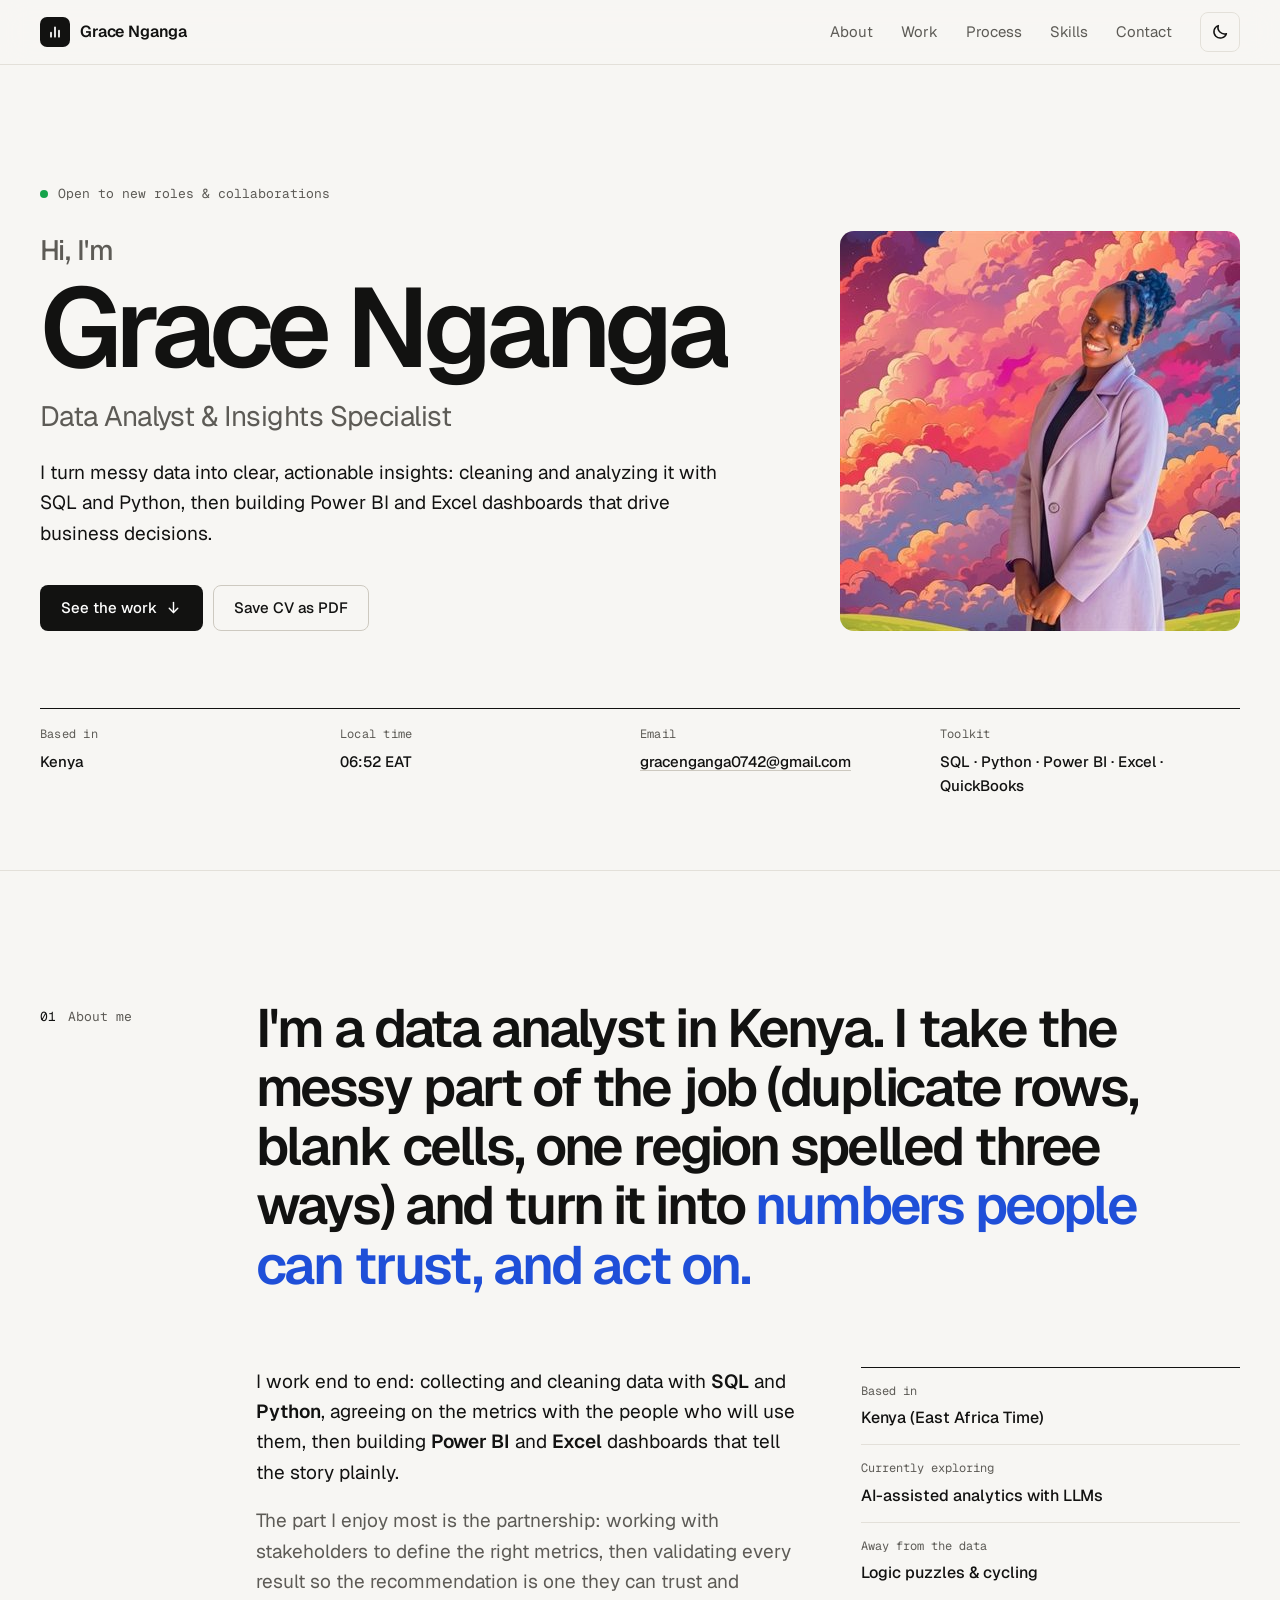
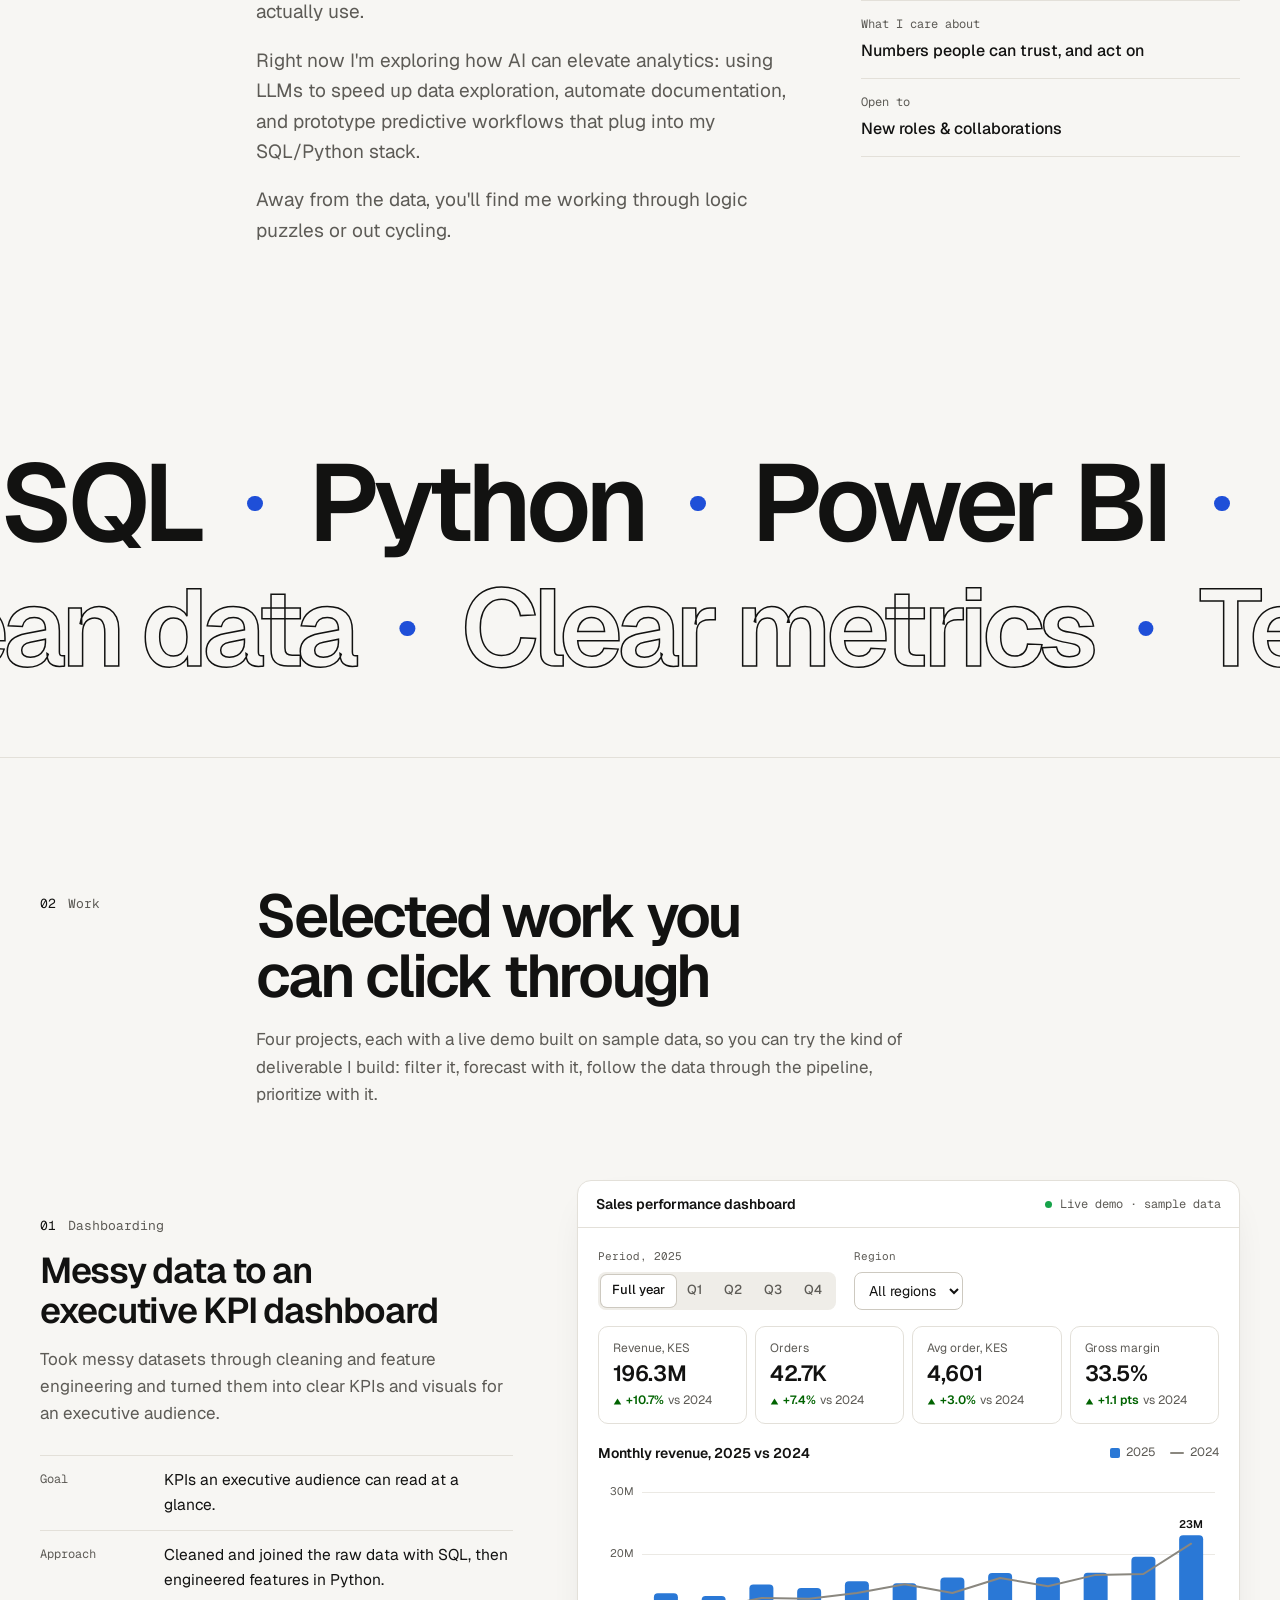
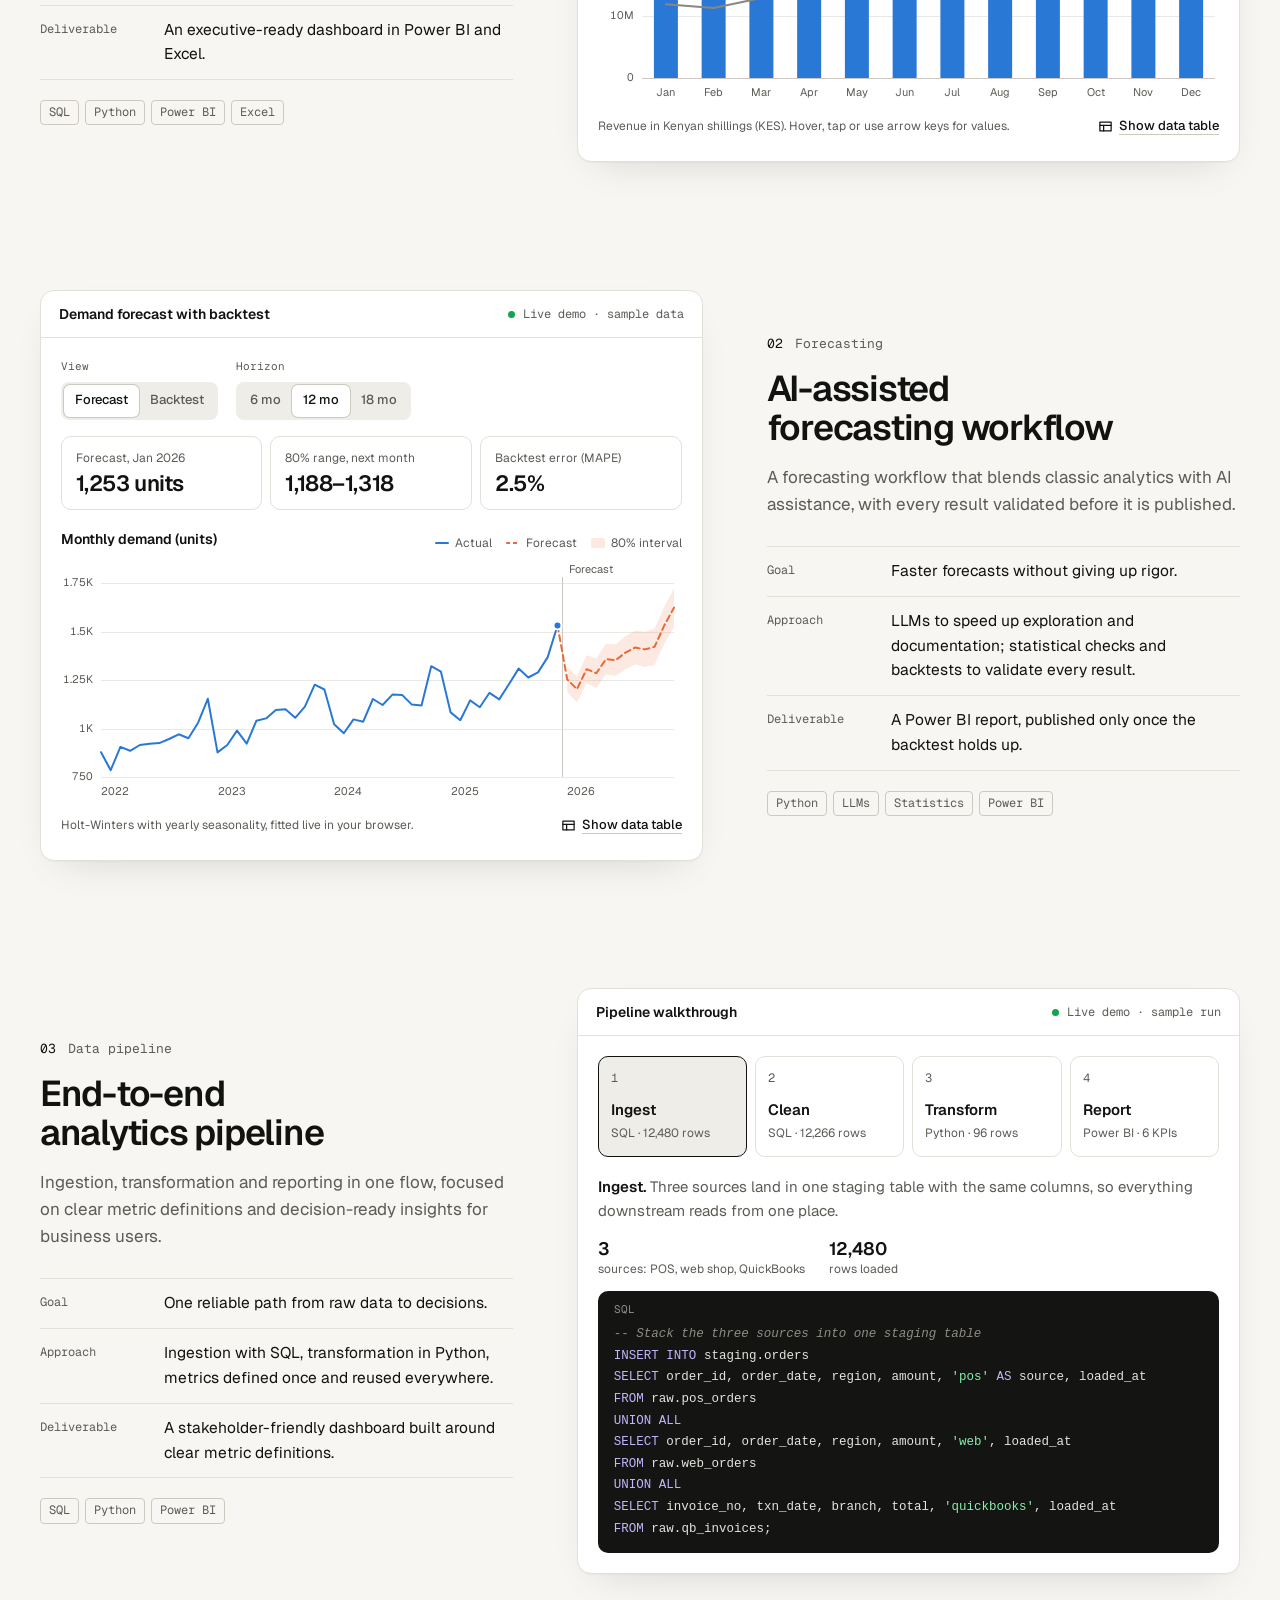
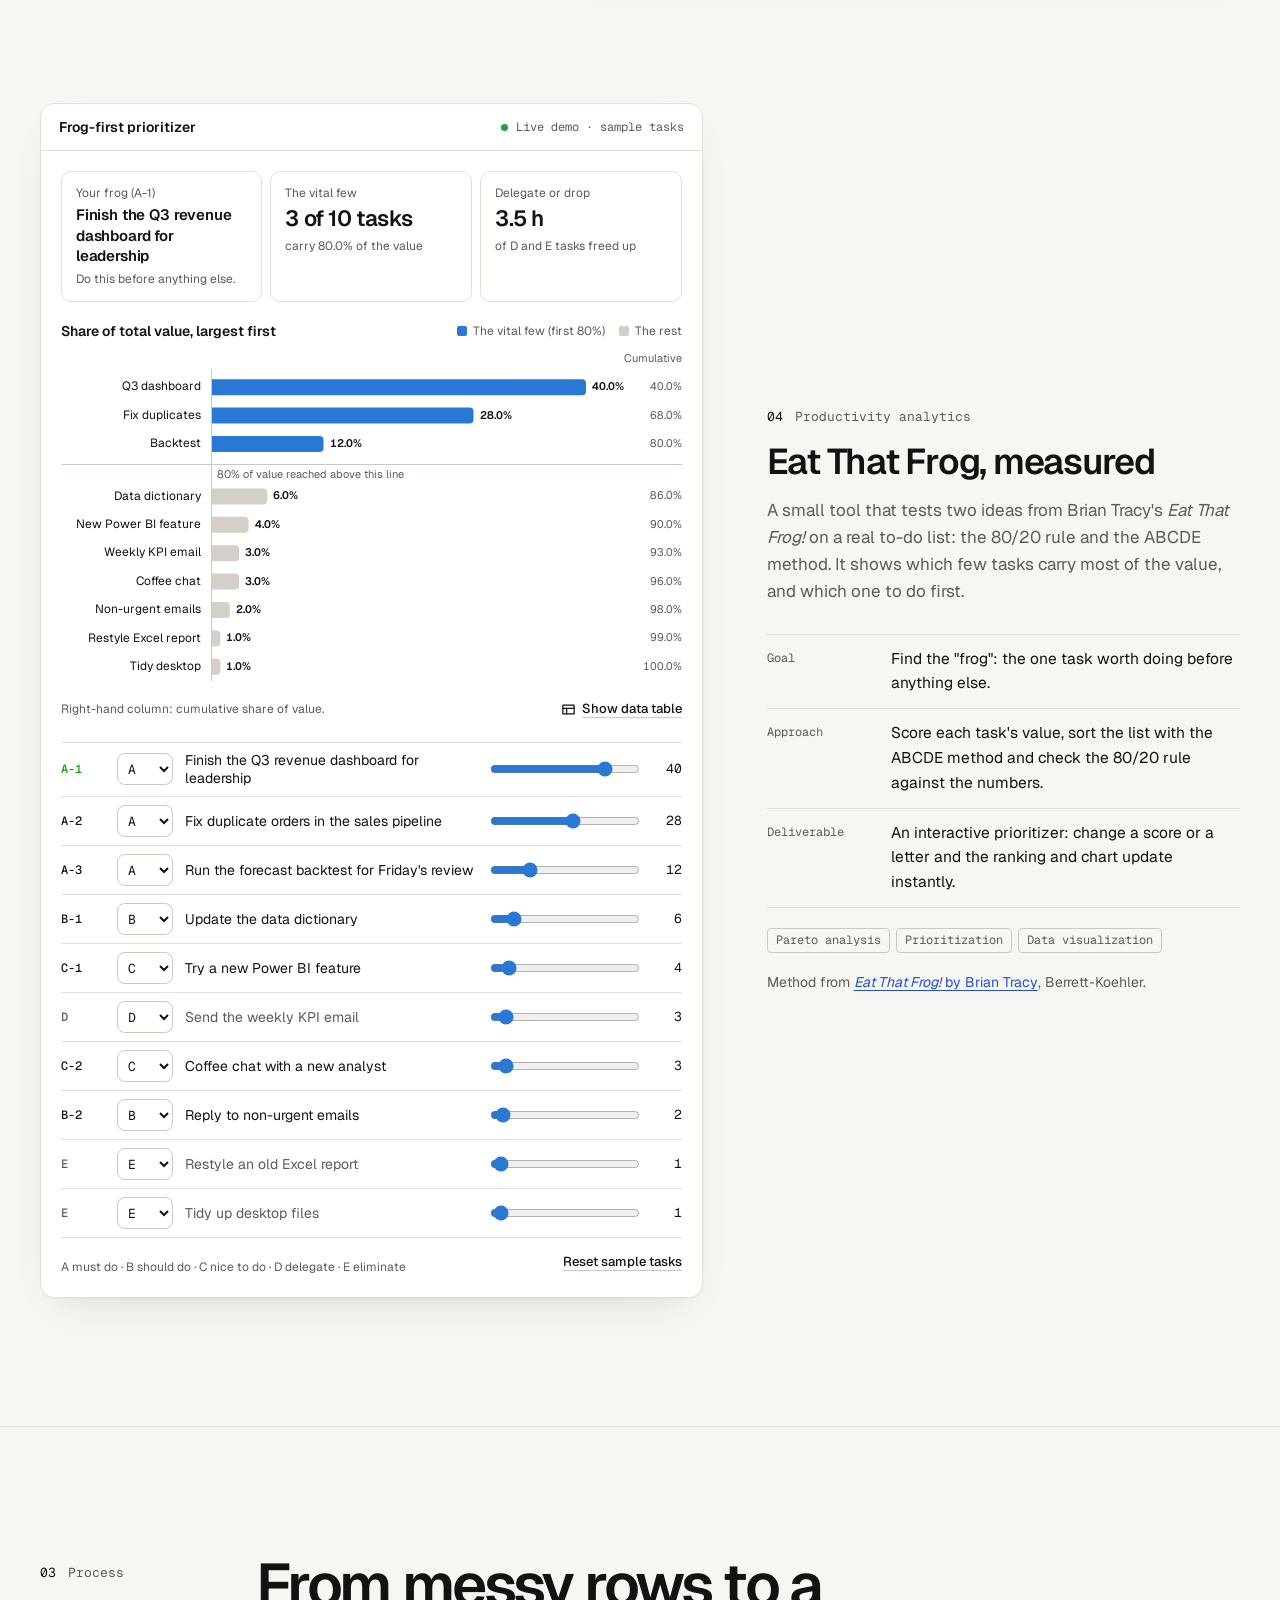
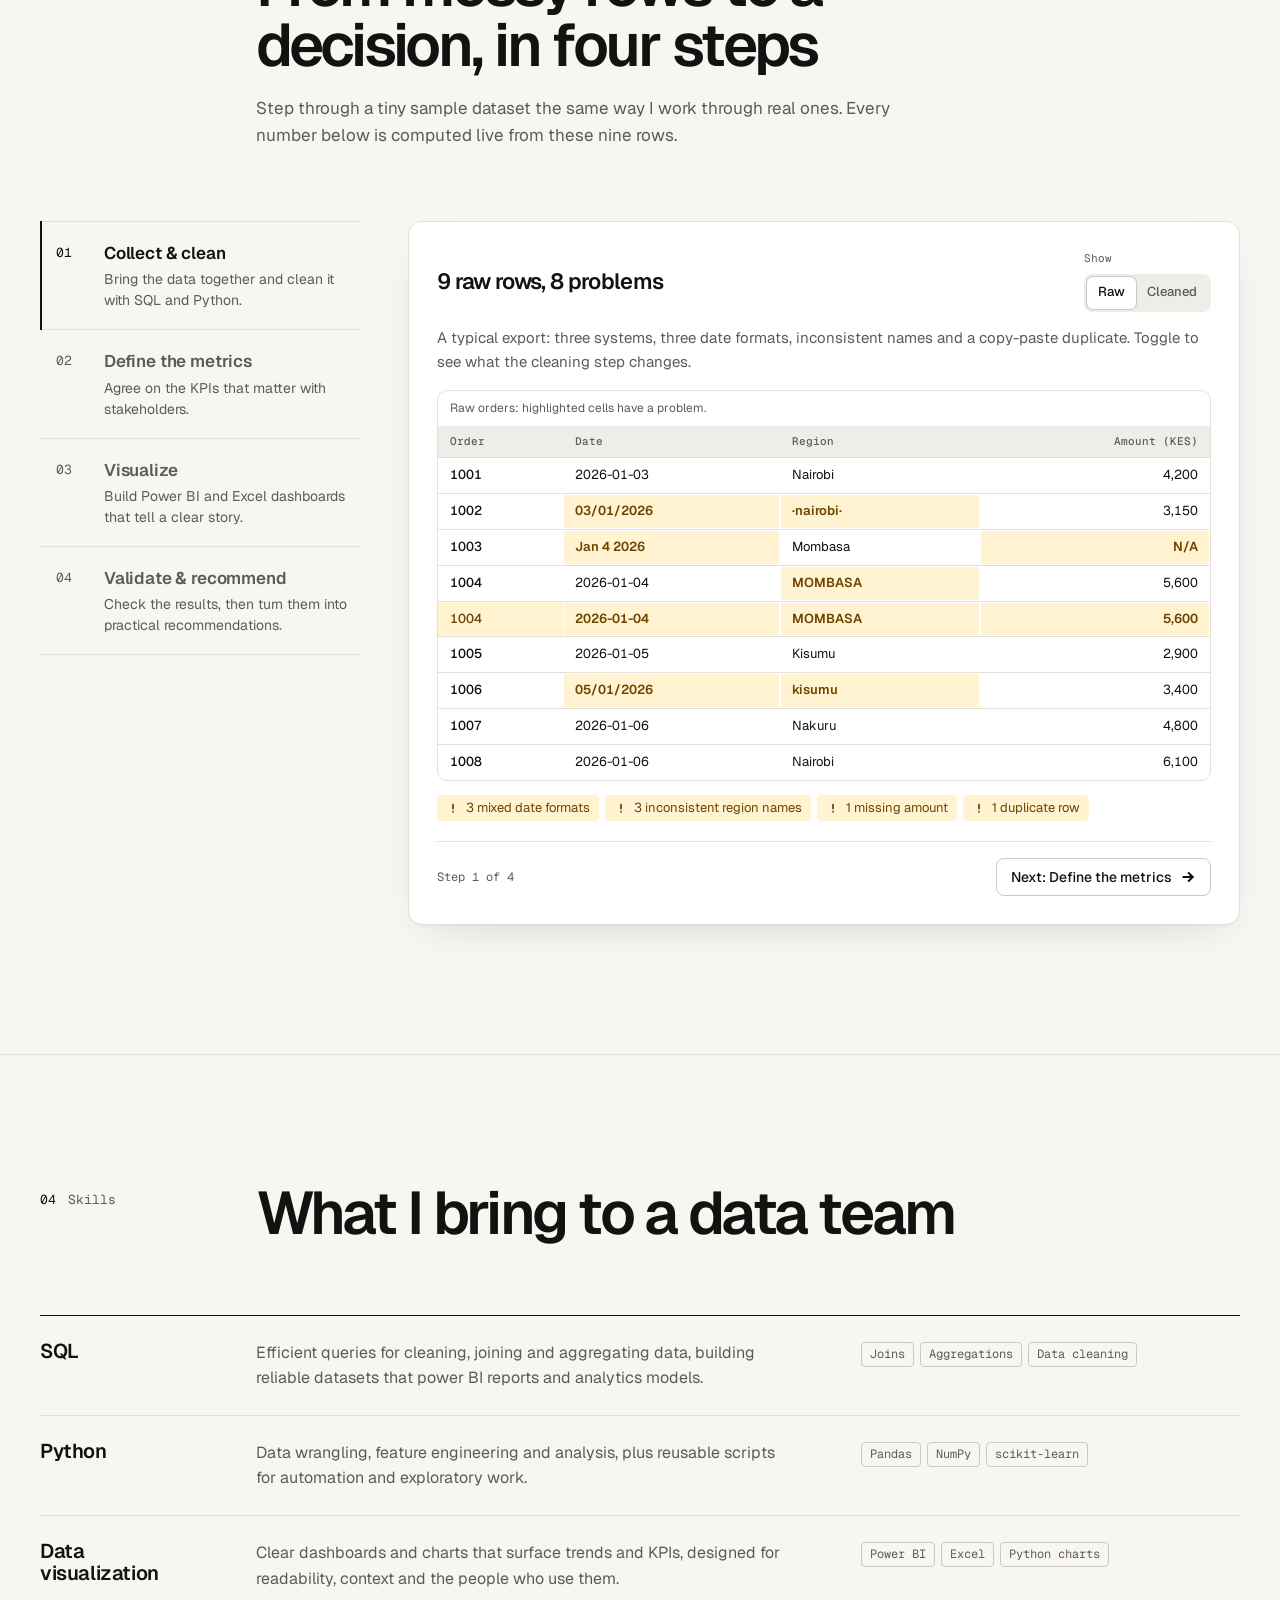
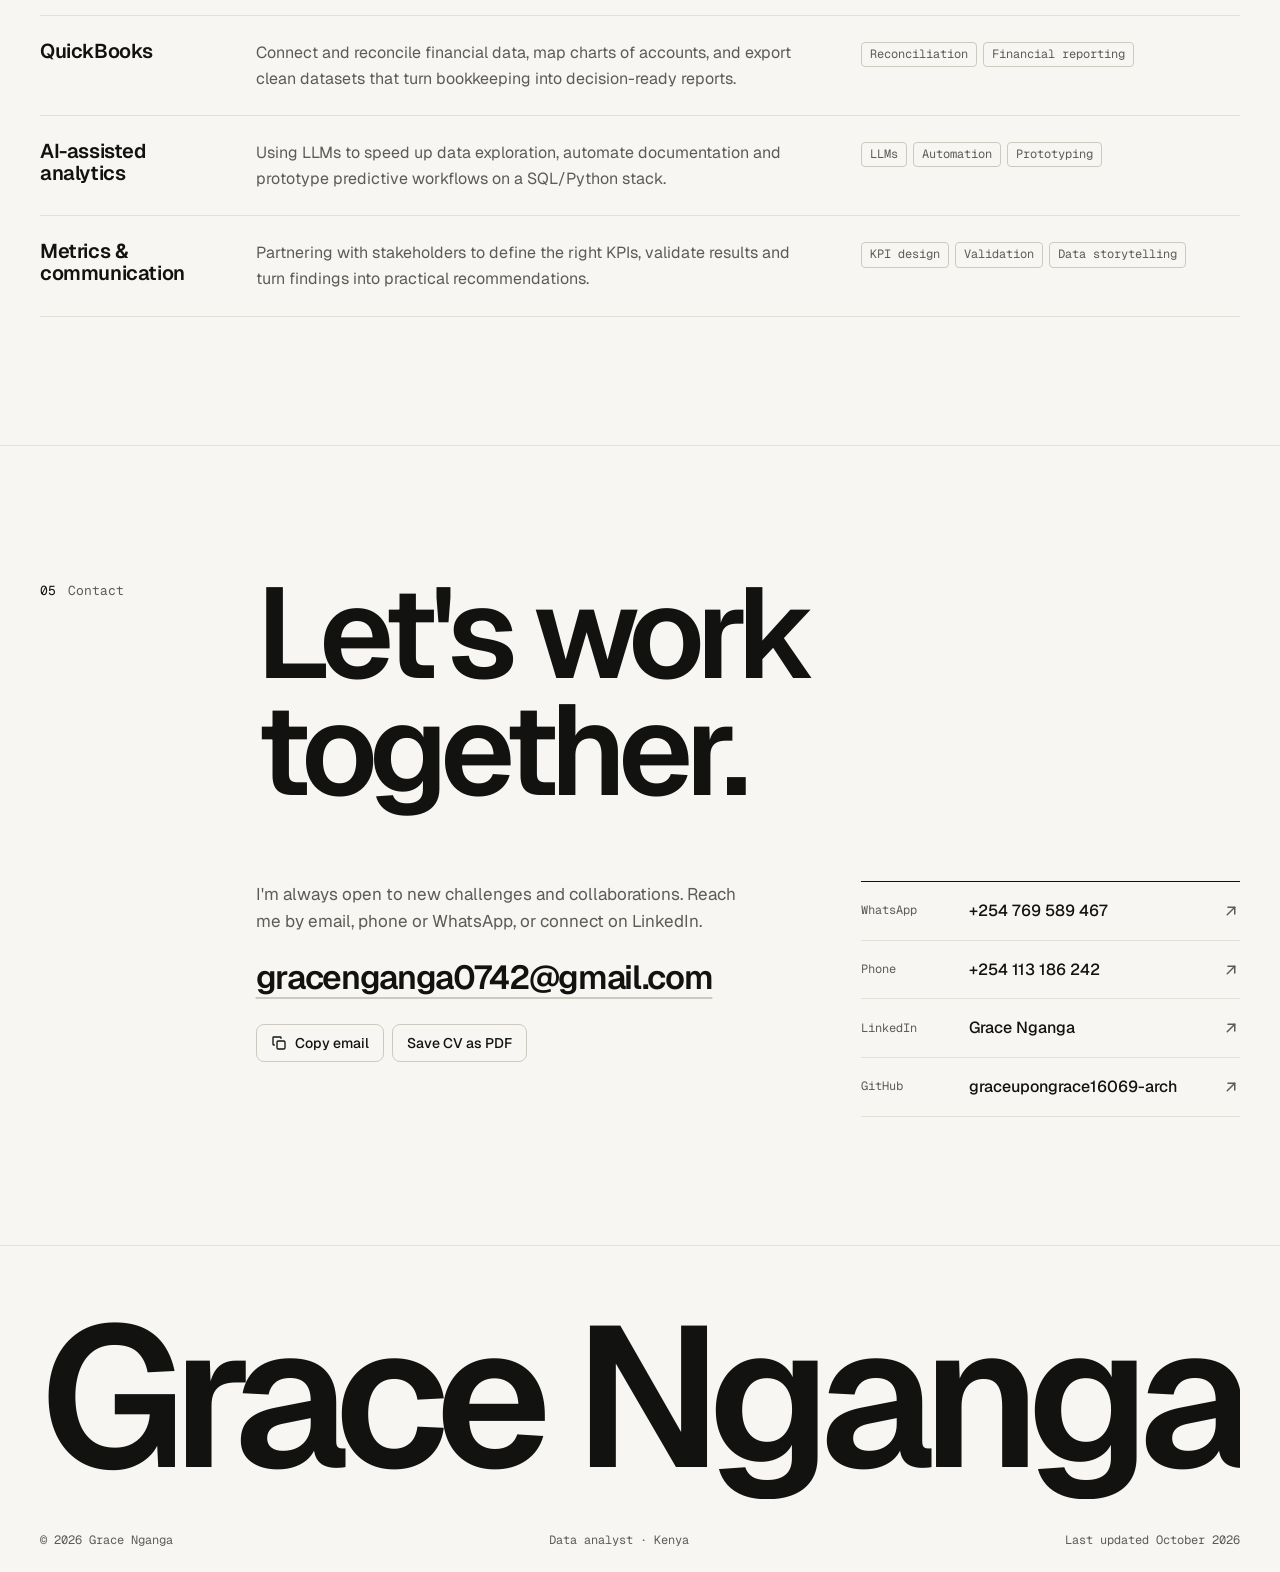
==== commit 05ac717d: "ain" ====
--- a/index.html
+++ b/index.html
@@ -71,12 +71,19 @@
 
         <nav class="nav" id="site-nav" aria-label="Main">
           <ul>
-            <li><a href="#work">Work</a></li>
-            <li><a href="#process">Process</a></li>
-            <li><a href="#about">About</a></li>
-            <li><a href="#skills">Skills</a></li>
-            <li><a href="#contact">Contact</a></li>
+            <li><a href="#about"><span class="nav-num" aria-hidden="true">01</span>About</a></li>
+            <li><a href="#work"><span class="nav-num" aria-hidden="true">02</span>Work</a></li>
+            <li><a href="#process"><span class="nav-num" aria-hidden="true">03</span>Process</a></li>
+            <li><a href="#skills"><span class="nav-num" aria-hidden="true">04</span>Skills</a></li>
+            <li><a href="#contact"><span class="nav-num" aria-hidden="true">05</span>Contact</a></li>
           </ul>
+          <!-- Shown only in the full-screen mobile menu -->
+          <div class="nav-extra">
+            <p class="nav-extra-label">Get in touch</p>
+            <a href="mailto:gracenganga0742@gmail.com">gracenganga0742@gmail.com</a>
+            <a href="https://wa.me/254769589467" target="_blank" rel="noopener">WhatsApp<span class="sr-only"> (opens in a new tab)</span></a>
+            <a href="https://www.linkedin.com/in/grace-nganga-359063379" target="_blank" rel="noopener">LinkedIn<span class="sr-only"> (opens in a new tab)</span></a>
+          </div>
         </nav>
 
         <div class="header-actions">
@@ -101,7 +108,10 @@
         <div class="container hero-grid">
           <div class="hero-copy">
             <p class="availability"><span class="dot" aria-hidden="true"></span>Open to new roles &amp; collaborations</p>
-            <h1 id="hero-title">Grace Nganga</h1>
+            <h1 id="hero-title">
+              <span class="hello">Hi, I'm</span>
+              <span class="name"><span class="mask"><span>Grace</span></span> <span class="mask"><span>Nganga</span></span></span>
+            </h1>
             <p class="role">Data Analyst &amp; Insights Specialist</p>
             <p class="lead">
               I turn messy data into clear, actionable insights: cleaning and analyzing it with SQL and Python,
@@ -124,7 +134,16 @@
           </div>
 
           <figure class="hero-photo">
-            <img src="images/about/1.jpg" width="780" height="780" alt="Portrait of Grace Nganga" fetchpriority="high" decoding="async" />
+            <img
+              src="images/about/1.jpg"
+              srcset="images/about/1-400.jpg 400w, images/about/1.jpg 780w"
+              sizes="(max-width: 860px) 72px, 400px"
+              width="780"
+              height="780"
+              alt="Portrait of Grace Nganga"
+              fetchpriority="high"
+              decoding="async"
+            />
           </figure>
         </div>
 
@@ -149,6 +168,87 @@
           </dl>
         </div>
       </section>
+
+      <!-- ABOUT
+           The statement lights up word by word as it scrolls past (main.js splits it into words).
+           Text in <strong> is set in the accent color. -->
+      <section class="section" id="about" aria-labelledby="about-title">
+        <div class="container">
+          <div class="section-head reveal">
+            <h2 class="section-index" id="about-title"><span>01</span>About me</h2>
+            <div>
+              <p class="statement" data-statement>
+                I'm a data analyst in Kenya. I take the messy part of the job (duplicate rows, blank cells, one region
+                spelled three ways) and turn it into <strong>numbers people can trust, and act on.</strong>
+              </p>
+            </div>
+          </div>
+
+          <div class="about-grid">
+            <div class="prose reveal">
+              <p>
+                I work end to end: collecting and cleaning data with <strong>SQL</strong> and <strong>Python</strong>,
+                agreeing on the metrics with the people who will use them, then building <strong>Power BI</strong>
+                and <strong>Excel</strong> dashboards that tell the story plainly.
+              </p>
+              <p>
+                The part I enjoy most is the partnership: working with stakeholders to define the right metrics, then
+                validating every result so the recommendation is one they can trust and actually use.
+              </p>
+              <p>
+                Right now I'm exploring how AI can elevate analytics: using LLMs to speed up data exploration,
+                automate documentation, and prototype predictive workflows that plug into my SQL/Python stack.
+              </p>
+              <p>Away from the data, you'll find me working through logic puzzles or out cycling.</p>
+            </div>
+
+            <dl class="facts reveal">
+              <div>
+                <dt>Based in</dt>
+                <dd>Kenya (East Africa Time)</dd>
+              </div>
+              <div>
+                <dt>Currently exploring</dt>
+                <dd>AI-assisted analytics with LLMs</dd>
+              </div>
+              <div>
+                <dt>Away from the data</dt>
+                <dd>Logic puzzles &amp; cycling</dd>
+              </div>
+              <div>
+                <dt>What I care about</dt>
+                <dd>Numbers people can trust, and act on</dd>
+              </div>
+              <div>
+                <dt>Open to</dt>
+                <dd>New roles &amp; collaborations</dd>
+              </div>
+            </dl>
+          </div>
+
+          <!-- EXPERIENCE (optional). Uncomment and fill in to add a timeline; its line draws in as you scroll:
+          <ol class="timeline">
+            <li class="reveal">
+              <p class="timeline-date">2024 — Present</p>
+              <h3>Data Analyst · Company name</h3>
+              <p>One line on what you owned, with a number: "Built the weekly sales dashboard used by 40 managers."</p>
+            </li>
+          </ol>
+          -->
+        </div>
+      </section>
+
+      <!-- Decorative band: slides left as you scroll down and back as you scroll up -->
+      <div class="marquee" aria-hidden="true">
+        <p class="marquee-row">
+          <span>SQL</span><span>Python</span><span>Power BI</span><span>Excel</span><span>QuickBooks</span><span>Forecasting</span><span>Dashboards</span>
+          <span>SQL</span><span>Python</span><span>Power BI</span><span>Excel</span><span>QuickBooks</span><span>Forecasting</span><span>Dashboards</span>
+        </p>
+        <p class="marquee-row marquee-row-alt">
+          <span>Clean data</span><span>Clear metrics</span><span>Tested forecasts</span><span>Practical recommendations</span>
+          <span>Clean data</span><span>Clear metrics</span><span>Tested forecasts</span><span>Practical recommendations</span>
+        </p>
+      </div>
 
       <!-- WORK
            Each case study is one <article class="case">. To finish one with real material:
@@ -159,9 +259,9 @@
       <section class="section" id="work" aria-labelledby="work-title">
         <div class="container">
           <div class="section-head reveal">
-            <p class="section-index"><span>01</span>Work</p>
+            <p class="section-index"><span>02</span>Work</p>
             <div>
-              <h2 id="work-title">Case studies you can click through</h2>
+              <h2 id="work-title">Selected work you can click through</h2>
               <p class="section-intro">
                 Four projects, each with a live demo built on sample data, so you can try the kind of deliverable I
                 build: filter it, forecast with it, follow the data through the pipeline, prioritize with it.
@@ -425,7 +525,7 @@
       <section class="section" id="process" aria-labelledby="process-title">
         <div class="container">
           <div class="section-head reveal">
-            <p class="section-index"><span>02</span>Process</p>
+            <p class="section-index"><span>03</span>Process</p>
             <div>
               <h2 id="process-title">From messy rows to a decision, in four steps</h2>
               <p class="section-intro">Step through a tiny sample dataset the same way I work through real ones. Every number below is computed live from these nine rows.</p>
@@ -459,62 +559,6 @@
               <p class="demo-fallback">Turn on JavaScript to step through the sample data.</p>
             </div>
           </div>
-        </div>
-      </section>
-
-      <!-- ABOUT -->
-      <section class="section" id="about" aria-labelledby="about-title">
-        <div class="container">
-          <div class="section-head reveal">
-            <p class="section-index"><span>03</span>About</p>
-            <div>
-              <h2 id="about-title">Clear numbers, practical recommendations.</h2>
-            </div>
-          </div>
-
-          <div class="about-grid">
-            <div class="prose reveal">
-              <p>
-                I'm a data analyst who turns messy data into clear, actionable insights. I work end to end, from
-                collecting and cleaning data with <strong>SQL</strong> and <strong>Python</strong> to building
-                intuitive dashboards in <strong>Power BI</strong> and <strong>Excel</strong> that tell a story and
-                drive decisions.
-              </p>
-              <p>
-                I enjoy partnering with stakeholders, defining the right metrics, and validating results so
-                recommendations are trustworthy and practical.
-              </p>
-              <p>
-                I'm currently exploring how AI can elevate analytics: using LLMs to speed up data exploration,
-                automate documentation, and prototype predictive workflows that plug into my SQL/Python stack.
-              </p>
-            </div>
-
-            <dl class="facts reveal">
-              <div>
-                <dt>Currently exploring</dt>
-                <dd>AI-assisted analytics with LLMs</dd>
-              </div>
-              <div>
-                <dt>Away from the data</dt>
-                <dd>Logic puzzles &amp; cycling</dd>
-              </div>
-              <div>
-                <dt>What I care about</dt>
-                <dd>Numbers people can trust, and act on</dd>
-              </div>
-            </dl>
-          </div>
-
-          <!-- EXPERIENCE (optional). Uncomment and fill in to add a timeline:
-          <ol class="timeline">
-            <li>
-              <p class="timeline-date">2024 — Present</p>
-              <h3>Data Analyst · Company name</h3>
-              <p>One line on what you owned, with a number: "Built the weekly sales dashboard used by 40 managers."</p>
-            </li>
-          </ol>
-          -->
         </div>
       </section>
 
@@ -589,10 +633,10 @@
       <!-- CONTACT -->
       <section class="section" id="contact" aria-labelledby="contact-title">
         <div class="container">
-          <div class="section-head reveal">
+          <div class="section-head contact-head reveal">
             <p class="section-index"><span>05</span>Contact</p>
             <div>
-              <h2 id="contact-title">Let's build something insightful.</h2>
+              <h2 id="contact-title">Let's work together.</h2>
             </div>
           </div>
 
@@ -649,9 +693,14 @@
     </main>
 
     <footer class="site-footer">
-      <div class="container footer-inner">
-        <p>&copy; <span data-year>2026</span> Grace Nganga</p>
-        <p>Last updated <time datetime="2026-10">October 2026</time></p>
+      <div class="container">
+        <!-- Rises into place as you reach the end of the page -->
+        <p class="footer-word" aria-hidden="true"><span>Grace Nganga</span></p>
+        <div class="footer-inner">
+          <p>&copy; <span data-year>2026</span> Grace Nganga</p>
+          <p>Data analyst · Kenya</p>
+          <p>Last updated <time datetime="2026-10">October 2026</time></p>
+        </div>
       </div>
     </footer>
 
--- a/styles.css
+++ b/styles.css
@@ -278,6 +278,17 @@
   -webkit-backdrop-filter: blur(14px);
   backdrop-filter: blur(14px);
   border-bottom: 1px solid var(--border);
+  transition: transform 0.35s cubic-bezier(0.2, 0.7, 0.2, 1), background-color 0.2s ease;
+}
+
+/* The header slides away while reading down the page and returns on the way up.
+   The reading-progress line stays in view along the top edge. */
+.site-header.is-hidden {
+  transform: translateY(-100%);
+}
+
+.site-header.is-hidden .scroll-progress {
+  bottom: -3px;
 }
 
 .header-inner {
@@ -416,18 +427,35 @@
   }
 }
 
+/* Numbers and contact shortcuts only appear in the full-screen mobile menu */
+.nav-num,
+.nav-extra {
+  display: none;
+}
+
 @media (max-width: 760px) {
+  .js .site-header.is-open {
+    background: var(--bg);
+  }
+
   .js .nav {
     position: absolute;
-    inset: var(--header-h) 0 auto;
+    top: 100%;
+    left: 0;
+    right: 0;
     display: none;
-    padding: 8px var(--gutter) 20px;
-    border-bottom: 1px solid var(--border);
+    flex-direction: column;
+    justify-content: space-between;
+    gap: 40px;
+    height: calc(100dvh - var(--header-h));
+    padding: 8px var(--gutter) max(28px, env(safe-area-inset-bottom));
+    overflow-y: auto;
+    overscroll-behavior: contain;
     background: var(--bg);
   }
 
   .js .site-header.is-open .nav {
-    display: block;
+    display: flex;
   }
 
   .js .nav ul {
@@ -435,25 +463,96 @@
     gap: 0;
   }
 
-  .js .nav li + li {
-    border-top: 1px solid var(--border);
-  }
-
-  .js .nav a {
+  .js .nav li {
+    border-bottom: 1px solid var(--border);
+  }
+
+  .js .nav li > a {
     display: flex;
-    min-height: 52px;
+    align-items: baseline;
+    gap: 16px;
+    min-height: 68px;
+    padding: 14px 0;
+    color: var(--text);
+    font-size: clamp(1.75rem, 8vw, 2.5rem);
+    font-weight: 600;
+    letter-spacing: -0.04em;
+    line-height: 1.2;
+  }
+
+  .js .nav li > a[aria-current="true"] {
+    text-decoration: none;
+  }
+
+  .js .nav-num {
+    display: inline;
+    min-width: 22px;
+    color: var(--muted);
+    font-family: var(--font-mono);
+    font-size: 0.8125rem;
+    font-weight: 400;
+    letter-spacing: 0;
+  }
+
+  .js .nav li > a[aria-current="true"] .nav-num {
+    color: var(--accent);
+  }
+
+  .js .nav-extra {
+    display: grid;
+    justify-items: start;
+    gap: 10px;
+  }
+
+  .nav-extra-label {
+    color: var(--muted);
+    font-family: var(--font-mono);
+    font-size: 0.75rem;
+  }
+
+  .nav-extra a {
+    min-height: 40px;
     padding: 0;
     color: var(--text);
-    font-size: 1.125rem;
-  }
-}
-
+    font-size: 1rem;
+    text-decoration: underline;
+    text-decoration-color: var(--border-strong);
+    text-underline-offset: 4px;
+  }
+
+  @media (prefers-reduced-motion: no-preference) {
+    .js .site-header.is-open .nav li,
+    .js .site-header.is-open .nav-extra {
+      animation: menu-in 0.45s cubic-bezier(0.2, 0.7, 0.2, 1) both;
+    }
+
+    .js .site-header.is-open .nav li:nth-child(2) { animation-delay: 0.04s; }
+    .js .site-header.is-open .nav li:nth-child(3) { animation-delay: 0.08s; }
+    .js .site-header.is-open .nav li:nth-child(4) { animation-delay: 0.12s; }
+    .js .site-header.is-open .nav li:nth-child(5) { animation-delay: 0.16s; }
+    .js .site-header.is-open .nav-extra { animation-delay: 0.22s; }
+  }
+}
+
+@keyframes menu-in {
+  from {
+    opacity: 0;
+    transform: translateY(12px);
+  }
+}
+
+/* While the menu is open the page behind it doesn't scroll */
+html.menu-open {
+  overflow: hidden;
+}
+
+/* Without JavaScript the links stay inline, so make room for them */
 @media (max-width: 560px) {
-  .brand-name {
+  html:not(.js) .brand-name {
     display: none;
   }
 
-  .nav a {
+  html:not(.js) .nav a {
     padding: 0 8px;
     font-size: 0.875rem;
   }
@@ -594,6 +693,30 @@
   letter-spacing: -0.055em;
 }
 
+.hello {
+  display: block;
+  margin-bottom: 0.3em;
+  color: var(--muted);
+  font-size: clamp(1.25rem, 2.6vw, 1.75rem);
+  font-weight: 500;
+  line-height: 1.2;
+  letter-spacing: -0.02em;
+}
+
+/* Each word of the name sits in a mask it rises out of on load. The padding
+   keeps descenders unclipped; the negative margin keeps the line height as is. */
+.mask {
+  display: inline-block;
+  overflow: hidden;
+  padding: 0.12em 0.02em 0.16em;
+  margin: -0.12em -0.02em -0.16em;
+  vertical-align: top;
+}
+
+.mask > span {
+  display: inline-block;
+}
+
 .role {
   margin-top: 20px;
   color: var(--muted);
@@ -621,13 +744,14 @@
   width: 100%;
   max-width: 400px;
   margin: 0;
+  overflow: hidden;
+  border-radius: var(--radius);
 }
 
 .hero-photo img {
   width: 100%;
   aspect-ratio: 1;
   object-fit: cover;
-  border-radius: var(--radius);
 }
 
 /* At-a-glance facts, set like a spec sheet */
@@ -669,29 +793,75 @@
   text-decoration-color: currentColor;
 }
 
+/* Tablet and phone: a compact profile row (portrait + availability), then the name */
 @media (max-width: 860px) {
+  .hero {
+    padding-top: clamp(28px, 6vw, 48px);
+  }
+
   .hero-grid {
-    grid-template-columns: 1fr;
+    grid-template-columns: auto minmax(0, 1fr);
+    align-items: center;
+    gap: 0 14px;
+  }
+
+  .hero-copy {
+    display: contents;
   }
 
   .hero-photo {
-    order: -1;
+    grid-row: 1;
+    grid-column: 1;
     justify-self: start;
-    max-width: 112px;
-  }
-
-  .hero-photo img {
-    border-radius: 12px;
+    width: 72px;
+  }
+
+  .hero-photo {
+    border-radius: 14px;
+  }
+
+  .availability {
+    grid-row: 1;
+    grid-column: 2;
+    line-height: 1.5;
+  }
+
+  .hero h1,
+  .role,
+  .lead,
+  .print-contact,
+  .actions {
+    grid-column: 1 / -1;
   }
 
   .hero h1 {
-    margin-top: 20px;
+    margin-top: 28px;
+    /* Sized so the full name stays on one line down to 320px screens */
+    font-size: clamp(2.5rem, 12.5vw, 5.5rem);
+  }
+
+  .role {
+    margin-top: 14px;
+  }
+
+  .lead {
+    margin-top: 18px;
+  }
+
+  .actions {
+    margin-top: 28px;
   }
 }
 
 @media (max-width: 560px) {
+  .actions .btn {
+    flex: 1 1 140px;
+    padding: 0 14px;
+  }
+
   .spec {
     grid-template-columns: repeat(2, minmax(0, 1fr));
+    margin-top: 40px;
   }
 
   .spec > div:nth-child(n + 3) {
@@ -699,16 +869,11 @@
   }
 }
 
-@media (max-width: 420px) {
-  .actions .btn {
-    flex: 1 1 100%;
-  }
-}
-
 /* ---------- Sections ---------- */
 
 .section {
-  padding-block: clamp(72px, 10vw, 128px);
+  position: relative;
+  padding-block: clamp(64px, 10vw, 128px);
   border-top: 1px solid var(--border);
 }
 
@@ -736,6 +901,15 @@
   color: var(--text);
 }
 
+/* About uses the index line itself as its heading */
+.section-head h2.section-index {
+  max-width: none;
+  font-size: 0.8125rem;
+  font-weight: 400;
+  line-height: 1.6;
+  letter-spacing: 0;
+}
+
 .section-head h2 {
   max-width: 20ch;
   font-size: clamp(2.125rem, 5vw, 3.75rem);
@@ -768,7 +942,7 @@
 
 .cases {
   display: grid;
-  gap: clamp(72px, 10vw, 128px);
+  gap: clamp(64px, 10vw, 128px);
 }
 
 .case {
@@ -1246,6 +1420,8 @@
 }
 
 .table-wrap {
+  /* Positioned so screen-reader-only text in cells stays inside the scroll box */
+  position: relative;
   max-height: 300px;
   margin-top: 12px;
   overflow: auto;
@@ -1858,6 +2034,32 @@
 
 /* ---------- About ---------- */
 
+.statement {
+  max-width: 24ch;
+  font-size: clamp(1.75rem, 4.2vw, 3.5rem);
+  font-weight: 600;
+  line-height: 1.1;
+  letter-spacing: -0.04em;
+}
+
+.statement strong,
+.statement .is-key {
+  color: var(--accent);
+  font-weight: inherit;
+}
+
+/* --p runs 0 → 1 as the statement scrolls through the view; each word
+   (--i of --n) brightens in turn, and dims again on the way back up. */
+@property --p {
+  syntax: "<number>";
+  inherits: true;
+  initial-value: 1;
+}
+
+.statement .w {
+  opacity: clamp(0.14, calc((var(--p) * (var(--n) + 4) - var(--i)) / 4), 1);
+}
+
 .about-grid {
   display: grid;
   grid-template-columns: var(--cols);
@@ -1917,6 +2119,108 @@
 @media (max-width: 760px) {
   .about-grid {
     grid-template-columns: 1fr;
+  }
+}
+
+/* Experience timeline (template in index.html) */
+.timeline {
+  position: relative;
+  display: grid;
+  gap: 36px;
+  max-width: 720px;
+  margin: clamp(56px, 8vw, 96px) 0 0 auto;
+  padding-left: 28px;
+  list-style: none;
+}
+
+.timeline::before {
+  content: "";
+  position: absolute;
+  inset: 6px auto 6px 0;
+  width: 1px;
+  background: var(--text);
+  transform-origin: 50% 0;
+}
+
+.timeline li {
+  position: relative;
+}
+
+.timeline li::before {
+  content: "";
+  position: absolute;
+  top: 6px;
+  left: -32px;
+  width: 9px;
+  height: 9px;
+  border-radius: 50%;
+  background: var(--bg);
+  box-shadow: inset 0 0 0 2px var(--text);
+}
+
+.timeline-date {
+  color: var(--muted);
+  font-family: var(--font-mono);
+  font-size: 0.75rem;
+}
+
+.timeline h3 {
+  margin-top: 6px;
+  font-size: 1.25rem;
+  letter-spacing: -0.02em;
+}
+
+.timeline li > p:last-child {
+  margin-top: 6px;
+  color: var(--muted);
+}
+
+/* ---------- Marquee band ---------- */
+
+.marquee {
+  display: grid;
+  gap: 0.1em;
+  padding-block: clamp(36px, 6vw, 72px);
+  overflow: hidden;
+  font-size: clamp(2.5rem, 8.5vw, 7rem);
+  font-weight: 600;
+  line-height: 1.05;
+  letter-spacing: -0.05em;
+  white-space: nowrap;
+  user-select: none;
+}
+
+.marquee-row {
+  display: flex;
+  width: max-content;
+}
+
+.marquee-row span {
+  display: inline-flex;
+  align-items: center;
+}
+
+.marquee-row span::after {
+  content: "";
+  flex: none;
+  width: 0.14em;
+  height: 0.14em;
+  margin-inline: 0.42em;
+  border-radius: 50%;
+  background: var(--accent);
+}
+
+/* The second row runs the other way, in outline */
+.marquee-row-alt {
+  color: transparent;
+  -webkit-text-stroke: 1.5px var(--text);
+  transform: translateX(-12vw);
+}
+
+@media (forced-colors: active) {
+  .marquee-row-alt {
+    color: CanvasText;
+    -webkit-text-stroke: 0;
   }
 }
 
@@ -1967,6 +2271,13 @@
 }
 
 /* ---------- Contact ---------- */
+
+.contact-head h2 {
+  max-width: 11ch;
+  font-size: clamp(3rem, 10vw, 8.5rem);
+  line-height: 0.92;
+  letter-spacing: -0.06em;
+}
 
 .contact-grid {
   display: grid;
@@ -2061,21 +2372,120 @@
   }
 }
 
+/* ---------- Phones & touch ---------- */
+
+html {
+  -webkit-tap-highlight-color: transparent;
+}
+
+/* Demos run edge to edge on phones so charts get every pixel */
+@media (max-width: 560px) {
+  .demo,
+  .pd-panel {
+    margin-inline: calc(-1 * var(--gutter));
+    border-inline: 0;
+    border-radius: 0;
+    box-shadow: none;
+  }
+
+  .demo-bar,
+  .demo-body {
+    padding-inline: var(--gutter);
+  }
+
+  .pd-panel {
+    padding: 22px var(--gutter);
+  }
+
+  .code {
+    font-size: 11.5px;
+  }
+}
+
+/* Finger-sized targets; 16px form text stops iOS zooming in on focus */
+@media (pointer: coarse) {
+  .icon-btn {
+    width: 44px;
+    height: 44px;
+  }
+
+  .btn-sm {
+    min-height: 44px;
+  }
+
+  .seg button {
+    min-height: 40px;
+    padding: 0 13px;
+  }
+
+  .select {
+    min-height: 44px;
+    font-size: 16px;
+  }
+
+  .frog-letter {
+    min-height: 40px;
+    font-size: 16px;
+  }
+
+  .frog-row input[type="range"] {
+    height: 32px;
+  }
+
+  .text-btn {
+    min-height: 40px;
+  }
+
+  @media (prefers-reduced-motion: no-preference) {
+    .btn:active,
+    .icon-btn:active,
+    .seg button:active,
+    .pipe-stage:active,
+    .pd-step:active,
+    .channel:active {
+      transform: scale(0.98);
+    }
+  }
+}
+
 /* ---------- Footer & back to top ---------- */
 
 .site-footer {
-  padding-block: 28px 32px;
+  padding-block: clamp(32px, 5vw, 56px) 32px;
   border-top: 1px solid var(--border);
   color: var(--muted);
   font-family: var(--font-mono);
   font-size: 0.75rem;
+}
+
+.site-footer .container {
+  container-type: inline-size;
+}
+
+/* The name set edge to edge across the container */
+.footer-word {
+  overflow: hidden;
+  margin-bottom: clamp(20px, 3vw, 32px);
+  padding-bottom: 0.04em;
+  color: var(--text);
+  font-family: var(--font-sans);
+  font-size: 15vw;
+  font-size: 16.6cqi;
+  font-weight: 600;
+  line-height: 0.95;
+  letter-spacing: -0.065em;
+  white-space: nowrap;
+}
+
+.footer-word span {
+  display: block;
 }
 
 .footer-inner {
   display: flex;
   flex-wrap: wrap;
   justify-content: space-between;
-  gap: 12px;
+  gap: 8px 24px;
 }
 
 .to-top {
@@ -2140,12 +2550,225 @@
 
 /* ---------- Motion ---------- */
 
-/* Content rises in once as it scrolls into view (main.js adds .is-in).
+/* On load: the greeting and the name rise out of their masks, then the rest
+   of the hero follows and the portrait opens like a curtain. */
+@media (prefers-reduced-motion: no-preference) {
+  .hero-copy > :not(h1),
+  .hello {
+    animation: rise 0.8s cubic-bezier(0.2, 0.7, 0.2, 1) both;
+  }
+
+  .mask > span {
+    animation: unmask 1s cubic-bezier(0.2, 0.75, 0.15, 1) both;
+  }
+
+  .hero-photo {
+    animation: curtain 1.1s cubic-bezier(0.65, 0, 0.2, 1) 0.2s both;
+  }
+
+  .mask:first-child > span { animation-delay: 0.08s; }
+  .mask:last-child > span { animation-delay: 0.16s; }
+  .role { animation-delay: 0.26s; }
+  .lead { animation-delay: 0.32s; }
+  .actions { animation-delay: 0.38s; }
+}
+
+@keyframes rise {
+  from {
+    opacity: 0;
+    transform: translateY(14px);
+  }
+}
+
+@keyframes unmask {
+  from {
+    transform: translateY(110%);
+  }
+}
+
+@keyframes curtain {
+  from {
+    clip-path: inset(100% 0 0 0);
+  }
+
+  to {
+    clip-path: inset(0);
+  }
+}
+
+/* On scroll. Each effect is tied to the scroll position rather than played
+   once, so it runs forward on the way down and backward on the way up:
+   - the hero drifts and fades as it leaves, and the portrait slowly zooms
+   - every section's top rule draws itself across the page
+   - content rises in as it enters (and sinks back out when you scroll up)
+   - demos zoom up into place
+   - the About statement lights up word by word
+   - the marquee rows slide in opposite directions
+   - the name in the footer rises into view at the very end
+   Browsers without scroll-driven animations get the class-based fallback
+   further down instead (main.js decides which one runs). */
+@supports (animation-timeline: view()) {
+  @media screen and (prefers-reduced-motion: no-preference) {
+    .hero {
+      view-timeline: --hero block;
+    }
+
+    .hero > .container {
+      animation: hero-out ease-in both;
+      animation-timeline: --hero;
+      animation-range: exit 0% exit 100%;
+    }
+
+    .hero-photo img {
+      animation: slow-zoom linear both;
+      animation-timeline: --hero;
+      animation-range: exit 0% exit 100%;
+    }
+
+    .section {
+      border-top-color: transparent;
+    }
+
+    .section::before {
+      content: "";
+      position: absolute;
+      inset: -1px 0 auto;
+      height: 1px;
+      background: var(--border);
+      transform-origin: 0 50%;
+      animation: draw-x cubic-bezier(0.3, 0.6, 0.2, 1) both;
+      animation-timeline: view();
+      animation-range: cover 0% cover 45%;
+    }
+
+    .reveal {
+      animation: rise-in cubic-bezier(0.2, 0.6, 0.3, 1) both;
+      animation-timeline: view();
+      animation-range: entry 0% entry 260px;
+    }
+
+    .demo.reveal,
+    .pd.reveal {
+      animation-name: zoom-in;
+      animation-range: entry 0% entry 380px;
+    }
+
+    .statement {
+      animation: light-up linear both;
+      animation-timeline: view();
+      animation-range: cover 12% cover 50%;
+    }
+
+    .marquee-row {
+      animation: drift-left linear both;
+      animation-timeline: view();
+      animation-range: cover 0% cover 100%;
+    }
+
+    .marquee-row-alt {
+      animation-name: drift-right;
+    }
+
+    .timeline::before {
+      animation: draw-y linear both;
+      animation-timeline: view();
+      animation-range: entry 0% cover 60%;
+    }
+
+    .footer-word {
+      view-timeline: --word block;
+    }
+
+    .footer-word span {
+      animation: word-up cubic-bezier(0.2, 0.6, 0.3, 1) both;
+      animation-timeline: --word;
+      animation-range: entry 0% entry 100%;
+    }
+  }
+}
+
+@keyframes hero-out {
+  to {
+    opacity: 0;
+    transform: translateY(10vh) scale(0.98);
+  }
+}
+
+@keyframes slow-zoom {
+  to {
+    transform: scale(1.12);
+  }
+}
+
+@keyframes draw-x {
+  from {
+    transform: scaleX(0);
+  }
+}
+
+@keyframes draw-y {
+  from {
+    transform: scaleY(0);
+  }
+}
+
+@keyframes rise-in {
+  from {
+    opacity: 0;
+    transform: translateY(56px);
+  }
+}
+
+@keyframes zoom-in {
+  from {
+    opacity: 0;
+    transform: translateY(72px) scale(0.94);
+  }
+}
+
+@keyframes light-up {
+  from {
+    --p: 0;
+  }
+
+  to {
+    --p: 1;
+  }
+}
+
+@keyframes drift-left {
+  from {
+    transform: translateX(0);
+  }
+
+  to {
+    transform: translateX(-45vw);
+  }
+}
+
+@keyframes drift-right {
+  from {
+    transform: translateX(-55vw);
+  }
+
+  to {
+    transform: translateX(-10vw);
+  }
+}
+
+@keyframes word-up {
+  from {
+    transform: translateY(102%);
+  }
+}
+
+/* Fallback: content rises in as it enters (main.js adds .is-in) and resets
+   once it drops back below the fold, so it rises again on the next pass.
    Without JavaScript, or with reduced motion, it is simply there. */
 @media (prefers-reduced-motion: no-preference) {
   .reveal-ready .reveal {
     opacity: 0;
-    transform: translateY(18px);
+    transform: translateY(24px);
     transition:
       opacity 0.7s cubic-bezier(0.2, 0.7, 0.2, 1) var(--delay, 0s),
       transform 0.7s cubic-bezier(0.2, 0.7, 0.2, 1) var(--delay, 0s);
@@ -2154,24 +2777,6 @@
   .reveal-ready .reveal.is-in {
     opacity: 1;
     transform: none;
-  }
-
-  .hero-copy > *,
-  .hero-photo {
-    animation: rise 0.8s cubic-bezier(0.2, 0.7, 0.2, 1) both;
-  }
-
-  .hero h1 { animation-delay: 0.06s; }
-  .role { animation-delay: 0.12s; }
-  .lead { animation-delay: 0.18s; }
-  .actions { animation-delay: 0.24s; }
-  .hero-photo { animation-delay: 0.15s; }
-}
-
-@keyframes rise {
-  from {
-    opacity: 0;
-    transform: translateY(14px);
   }
 }
 
@@ -2258,12 +2863,16 @@
   .actions,
   .availability,
   .hero-photo,
+  .hello,
   .spec,
+  .statement,
+  .marquee,
   .demo,
   #process,
   #contact,
+  .footer-word,
   .to-top,
-  .section-head h2,
+  .section-head h2:not(.section-index),
   .section-intro,
   .case-credit {
     display: none !important;
@@ -2278,8 +2887,9 @@
     transform: none !important;
   }
 
-  .hero-copy > *,
-  .fade-in {
+  *,
+  *::before,
+  *::after {
     animation: none !important;
   }
 
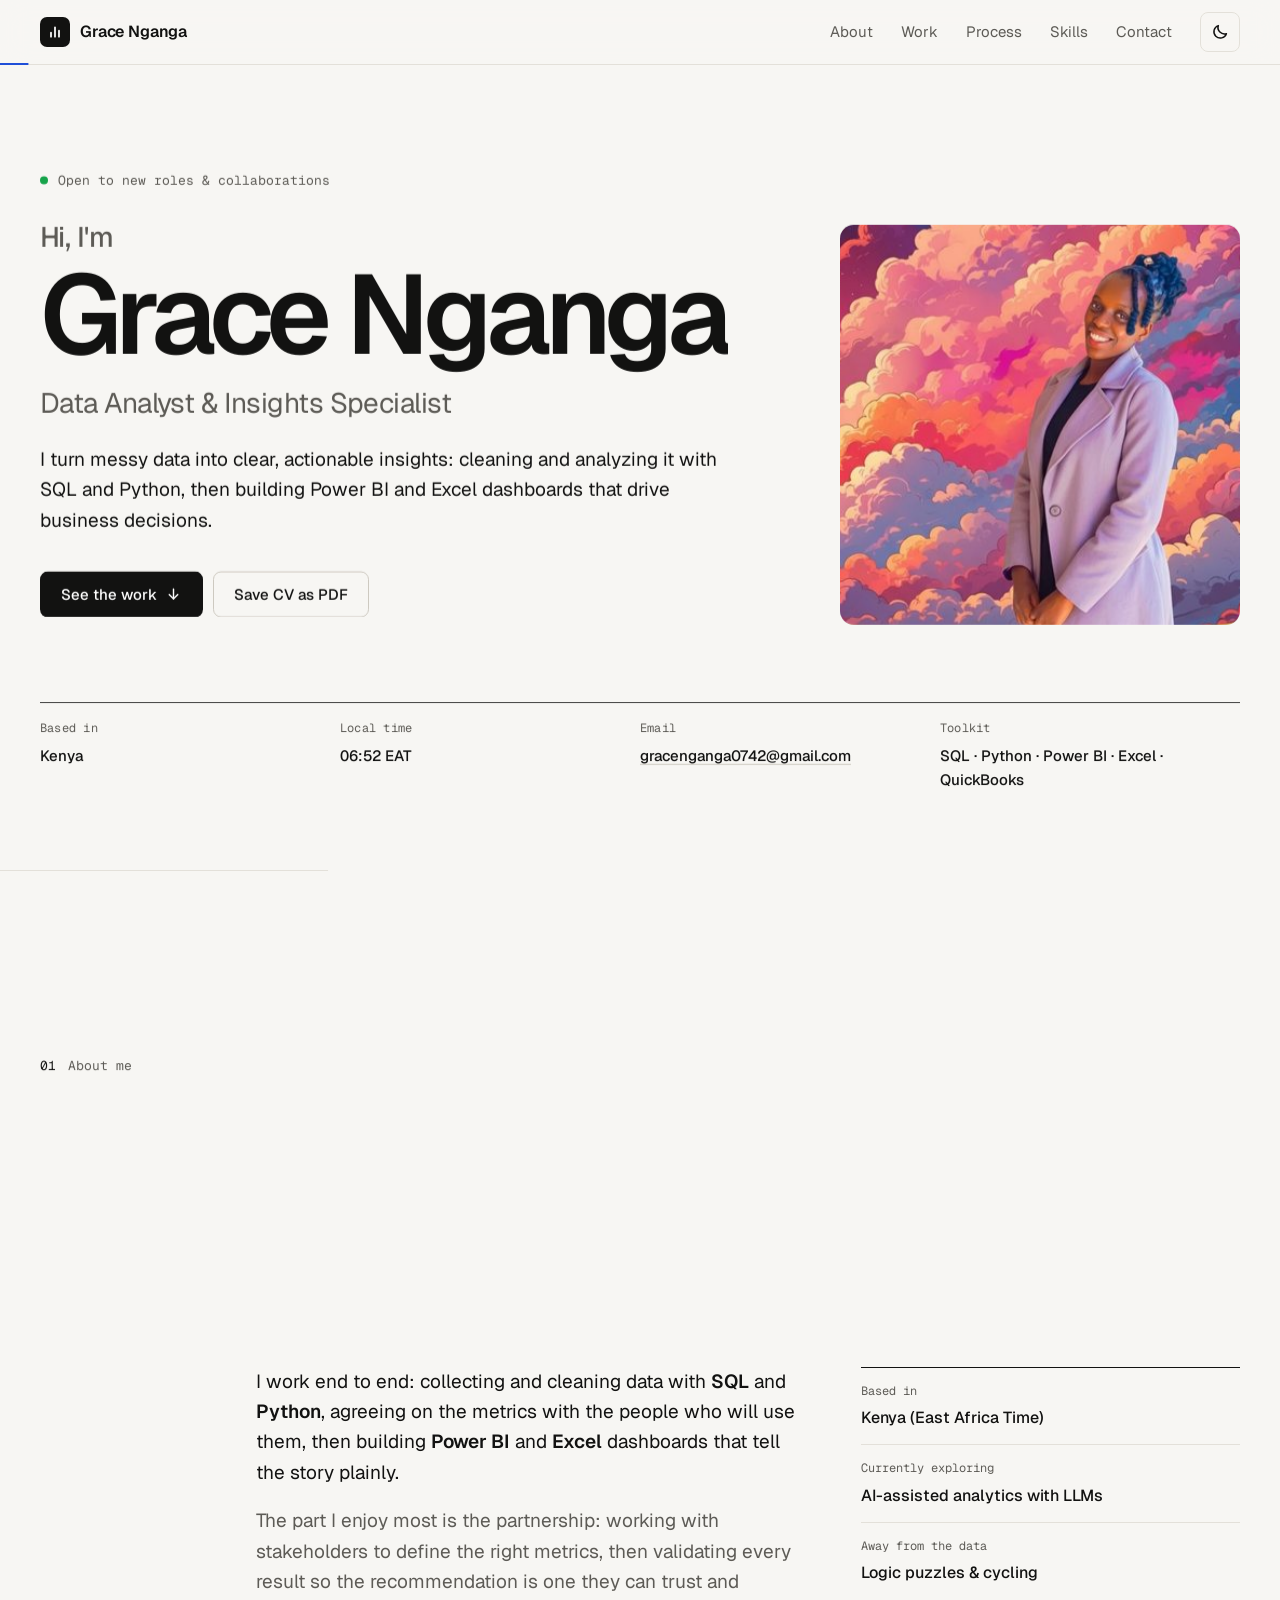
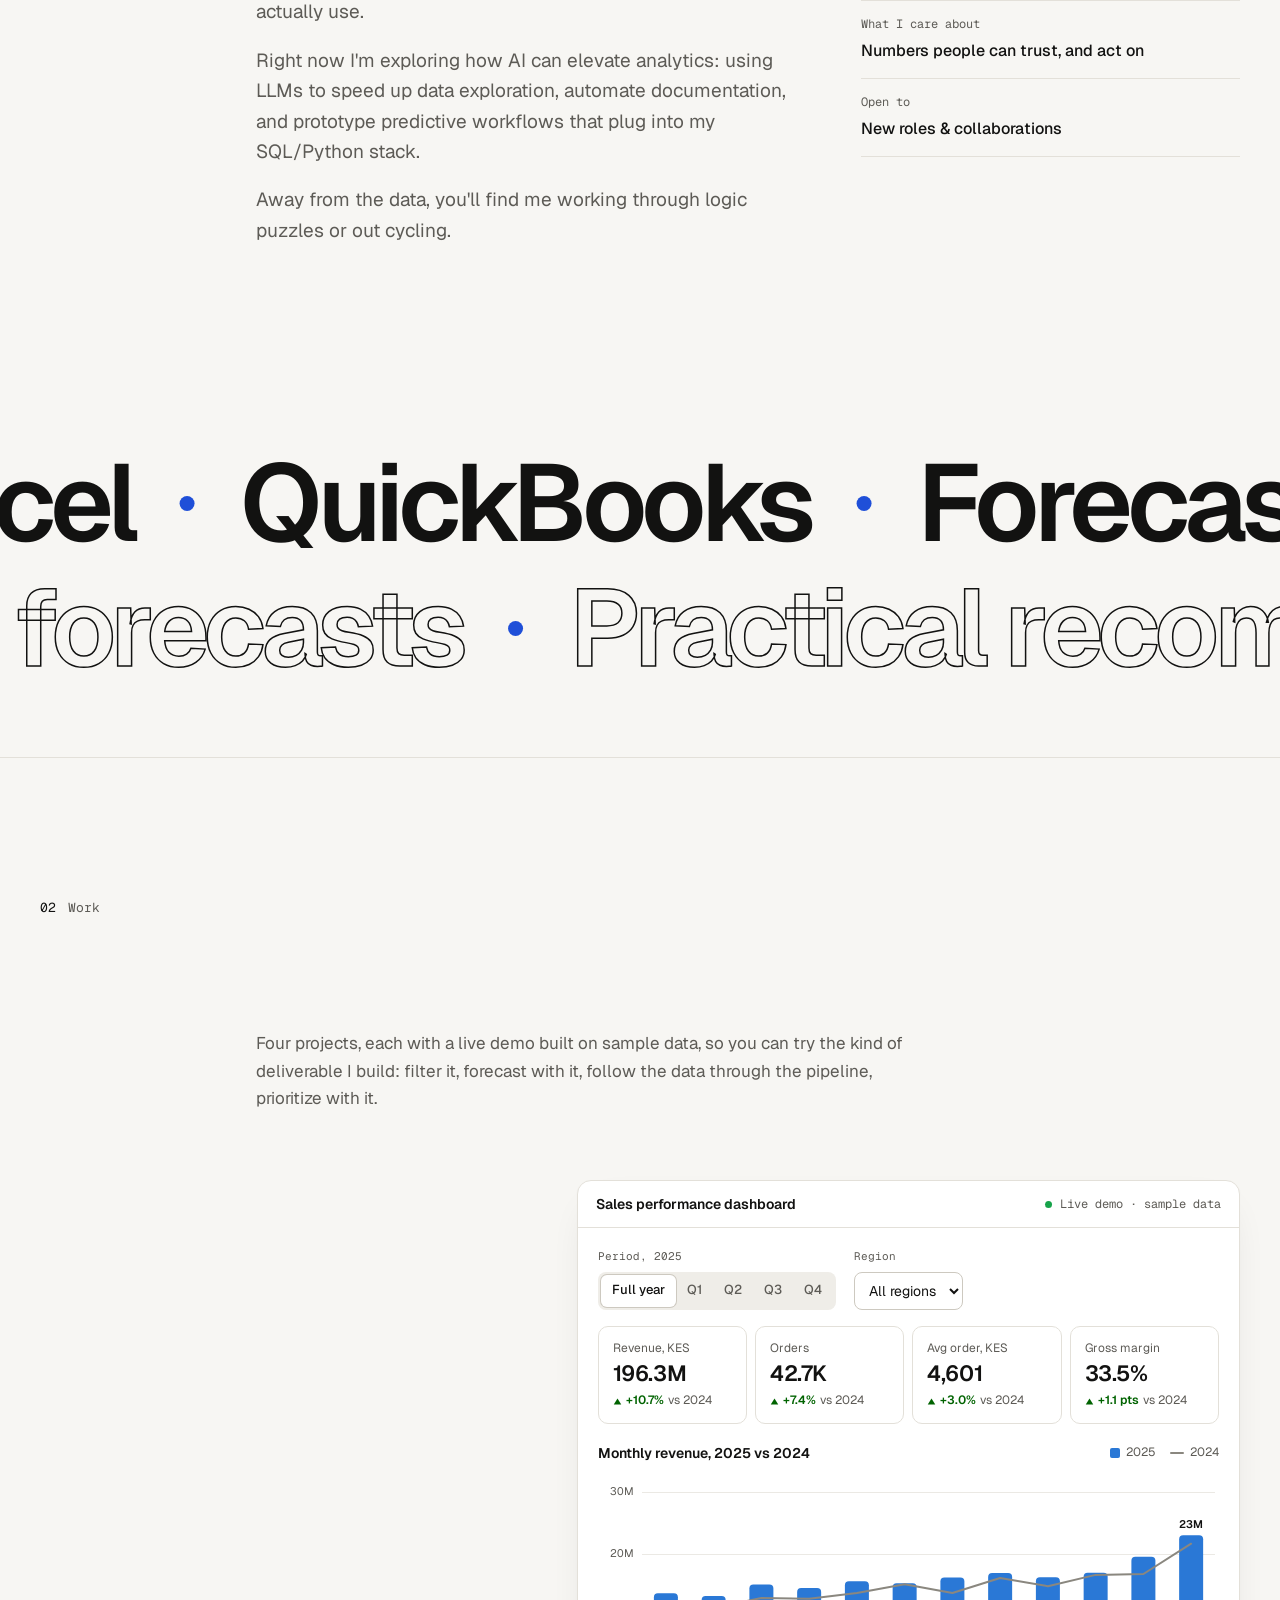
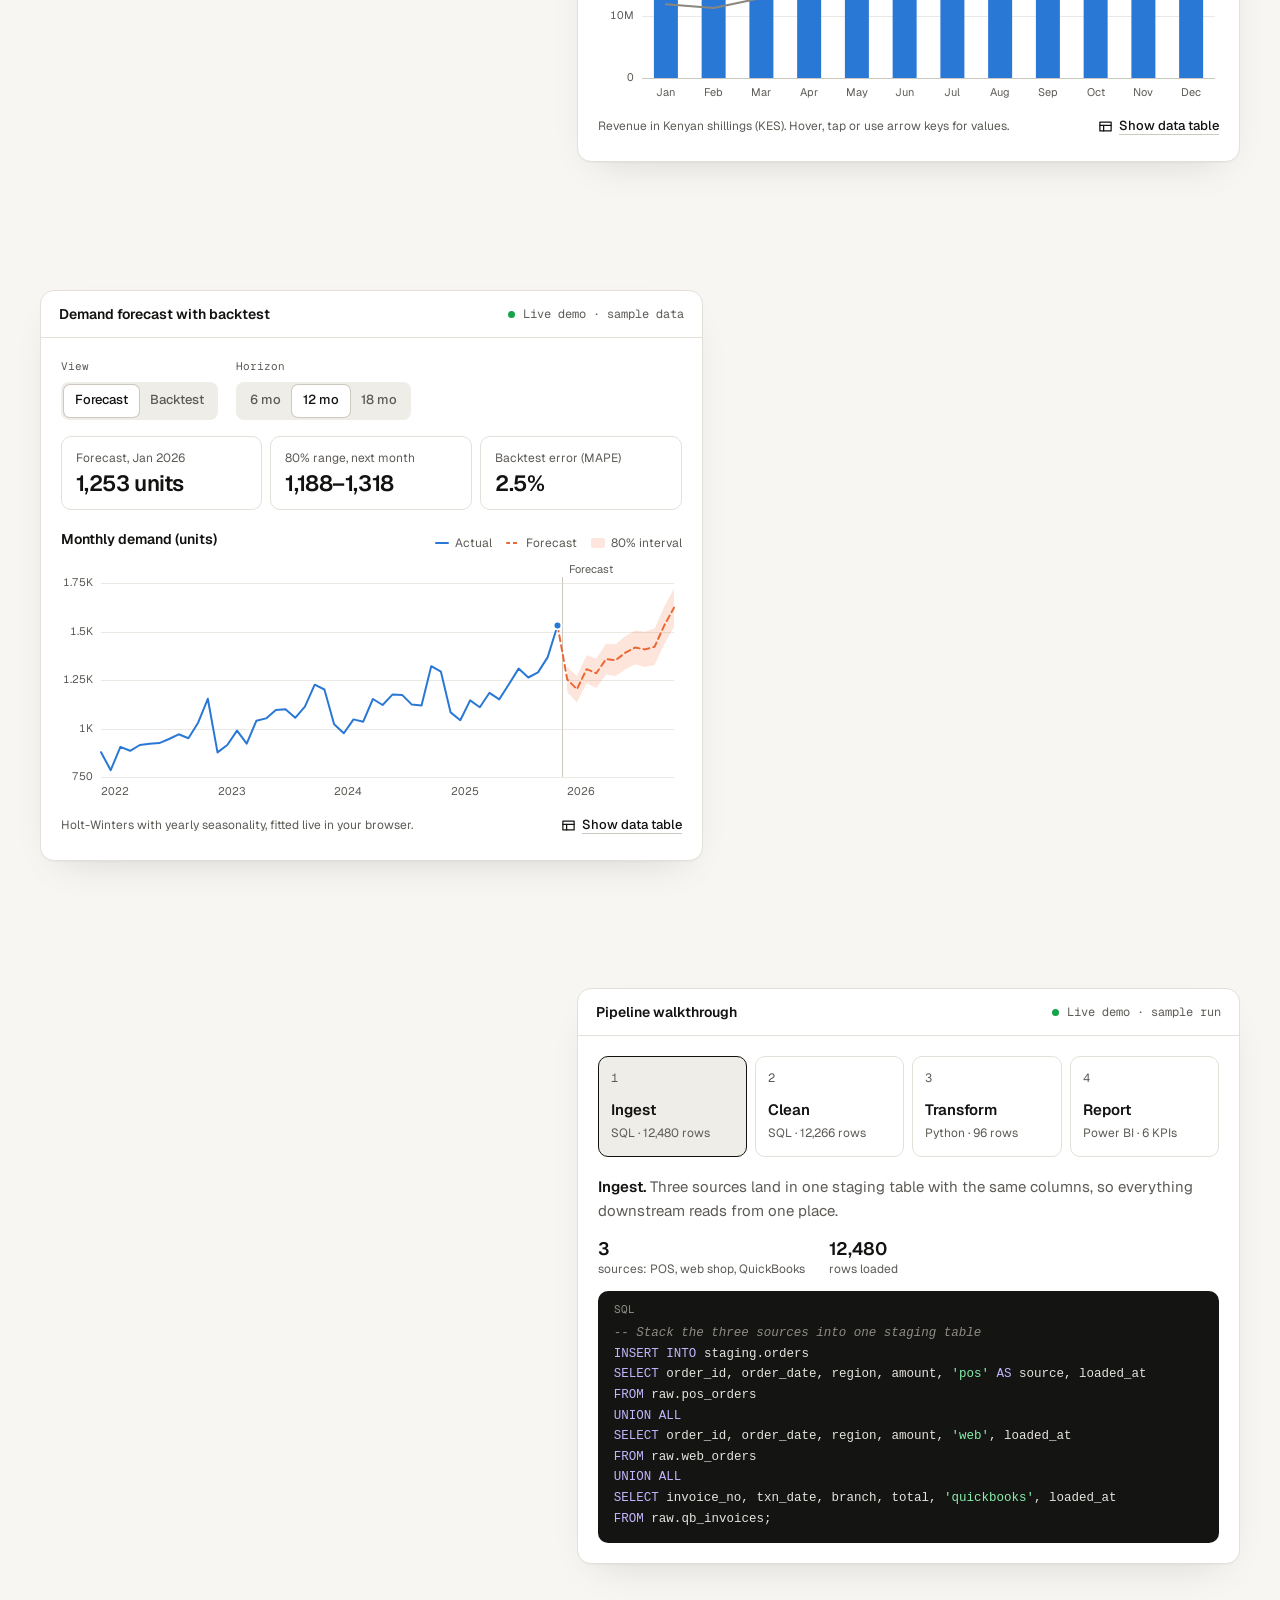
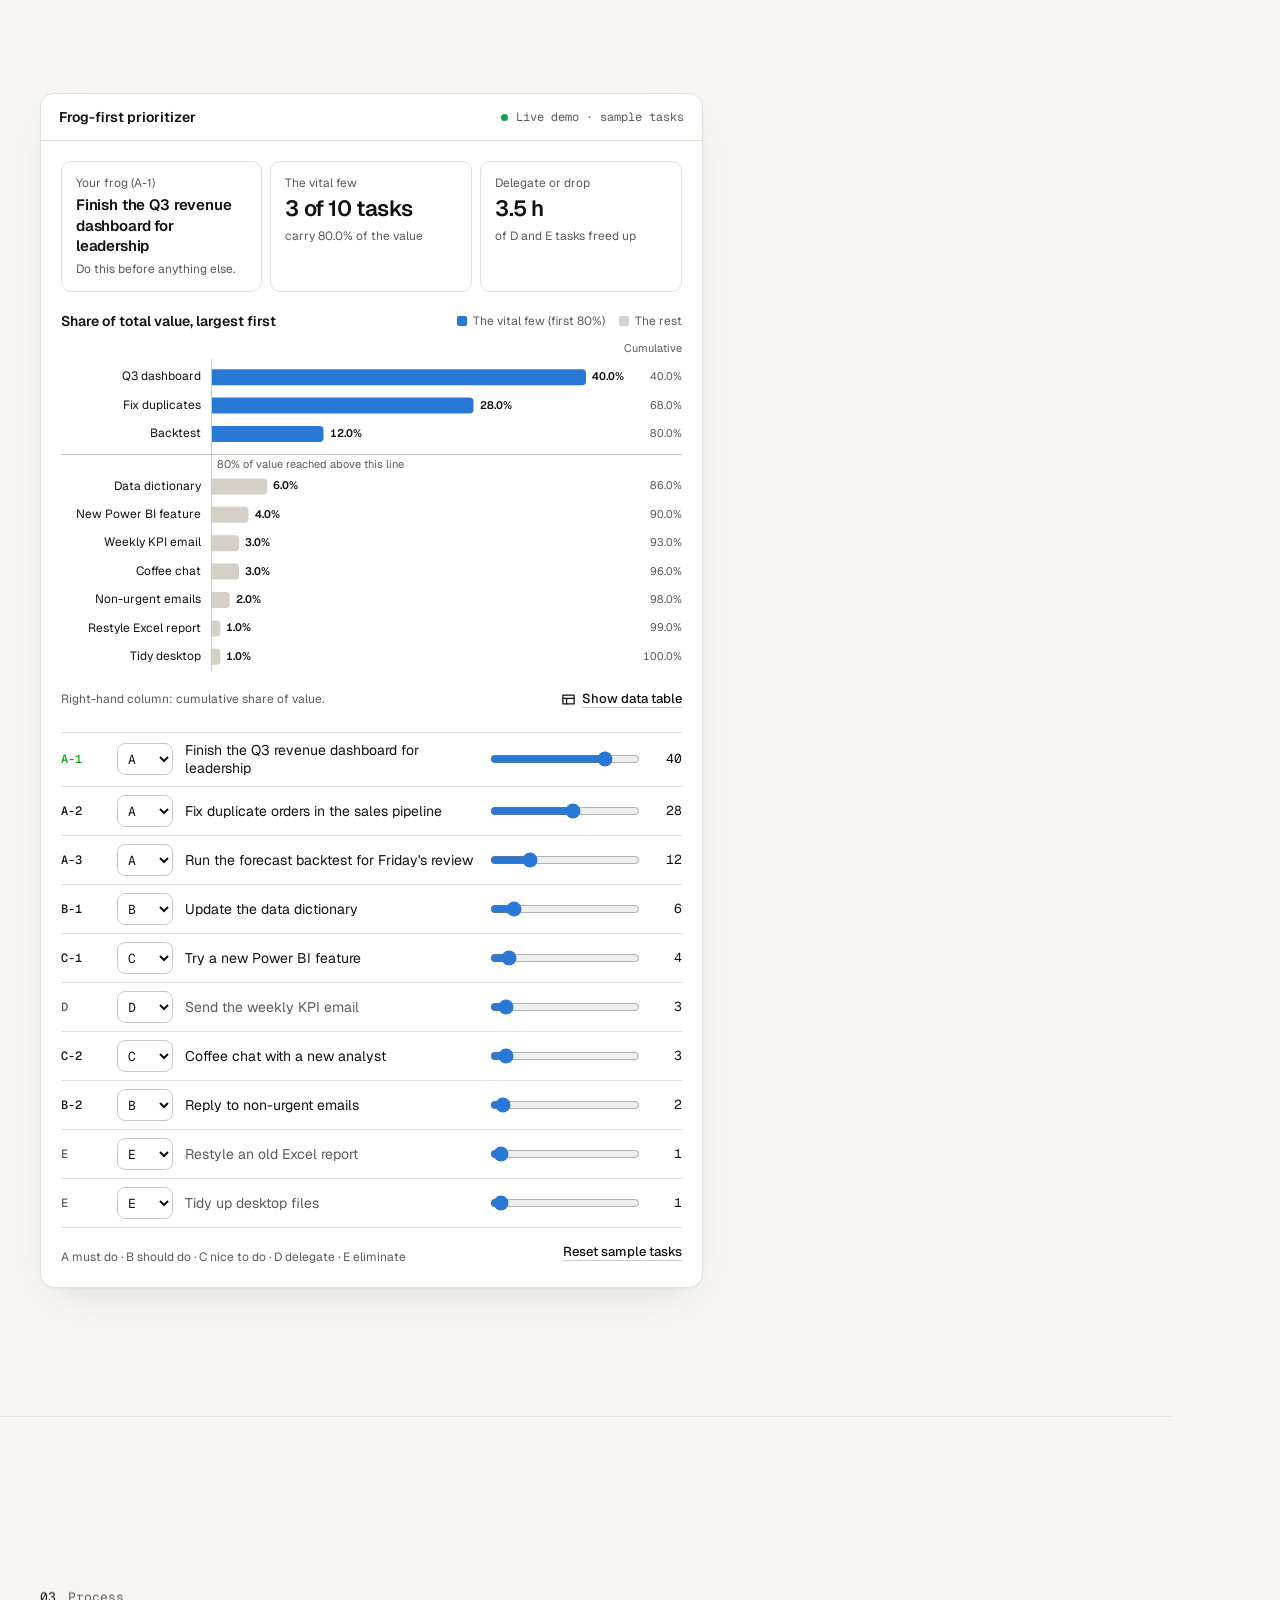
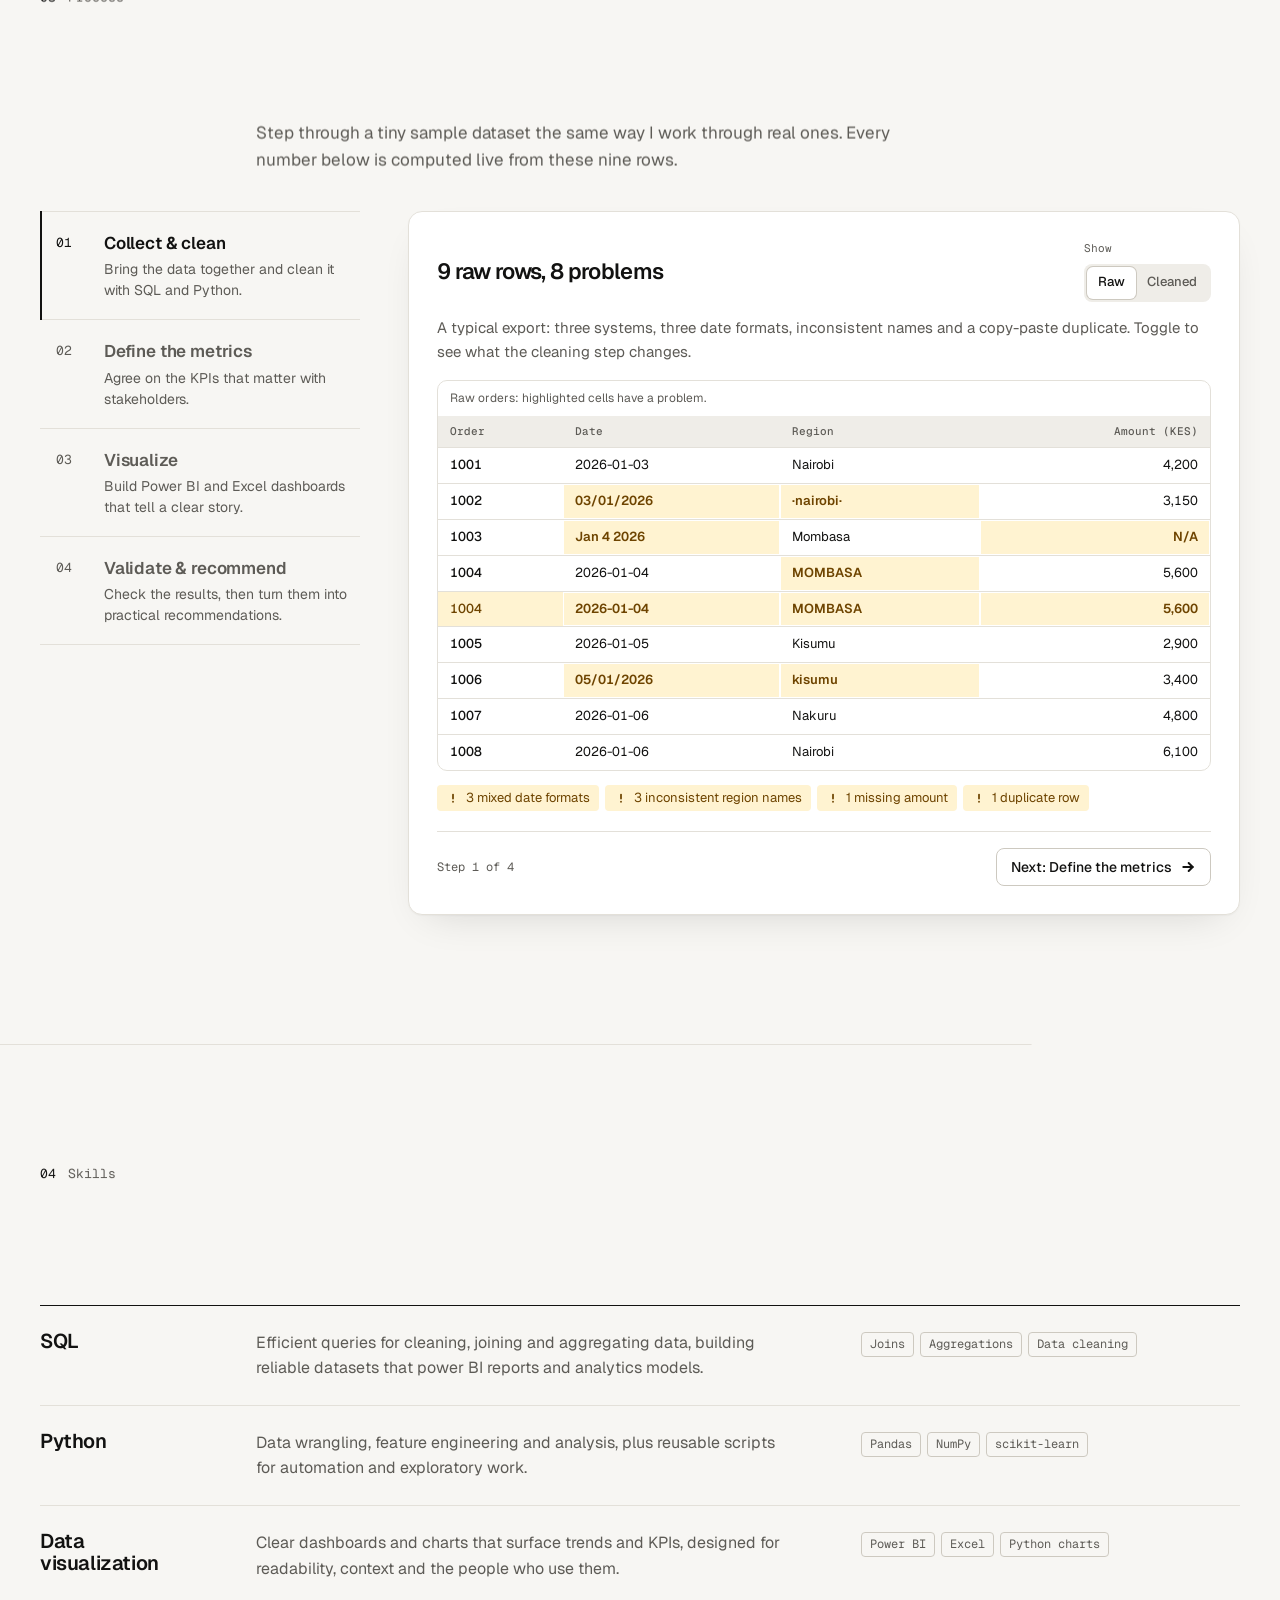
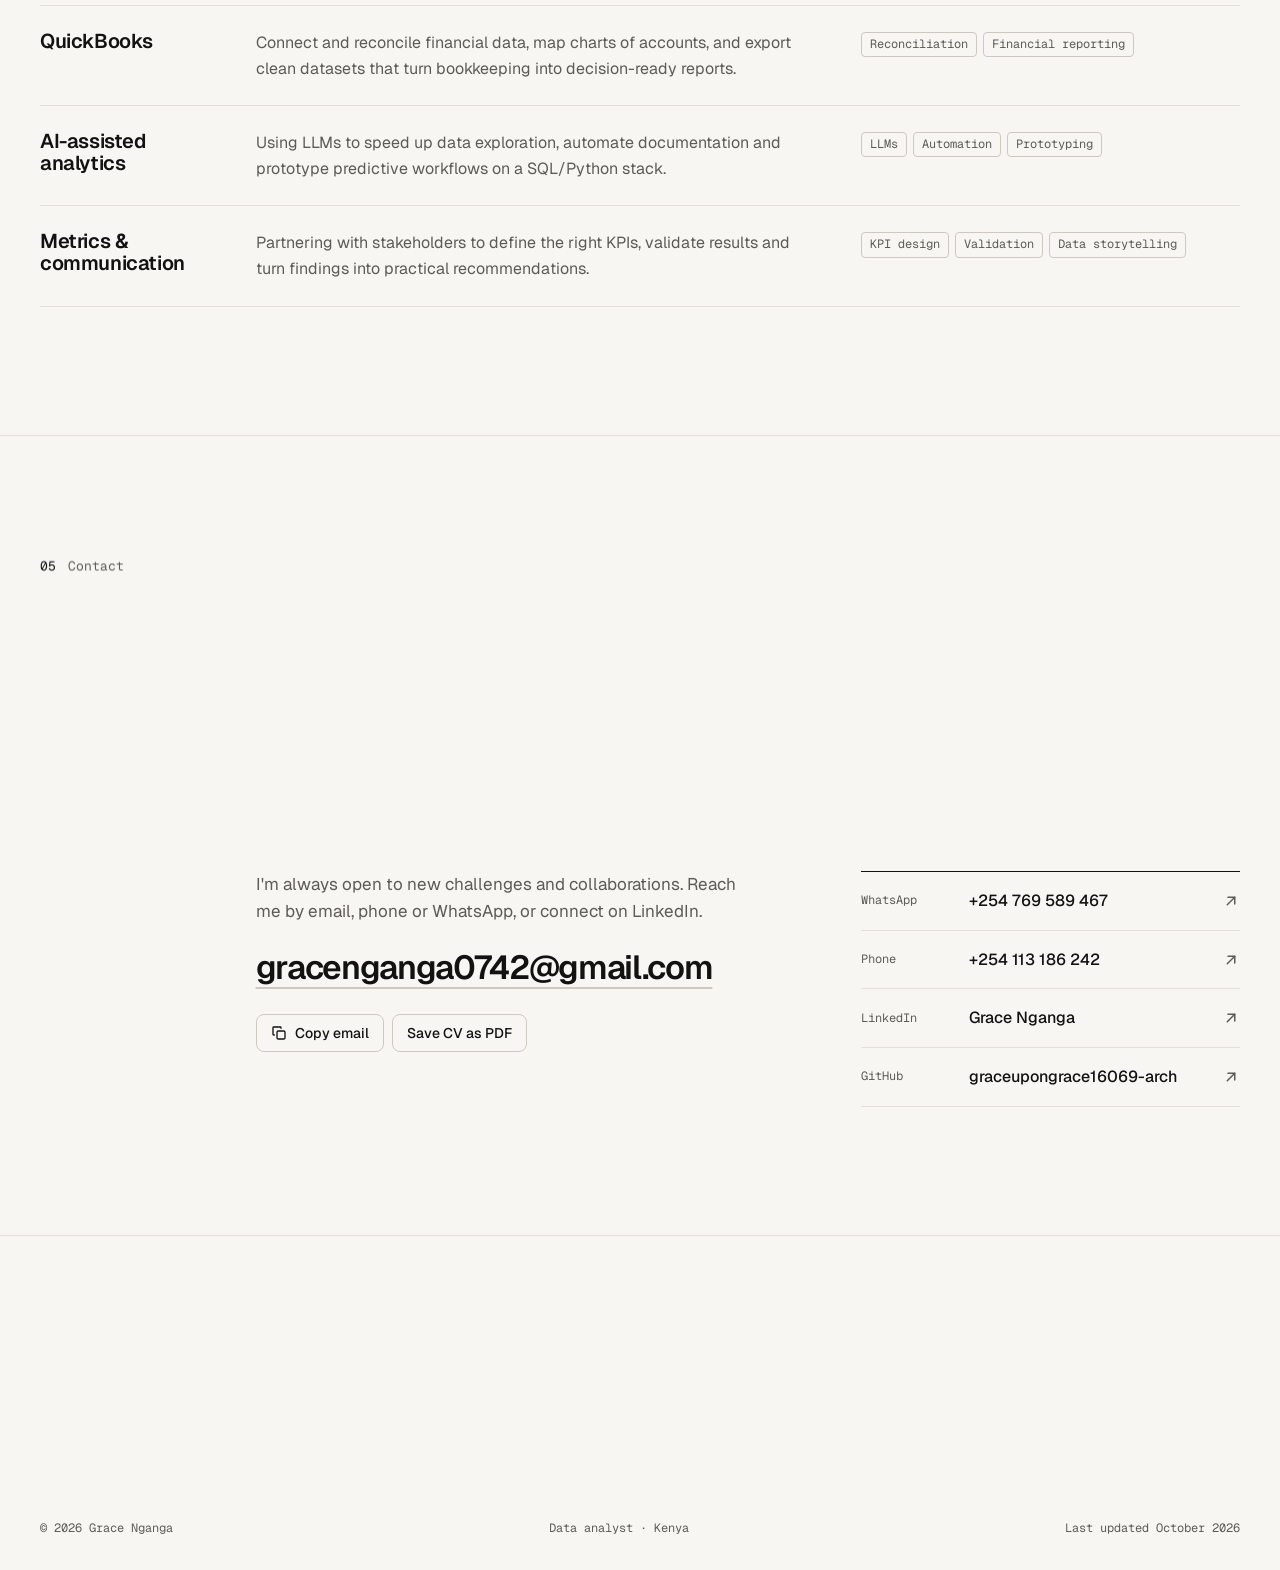
==== commit 6805dd33: "ain" ====
--- a/index.html
+++ b/index.html
@@ -708,5 +708,21 @@
       <svg class="icon" viewBox="0 0 24 24" fill="none" stroke="currentColor" stroke-width="2" stroke-linecap="round" stroke-linejoin="round" aria-hidden="true"><path d="M12 19V5" /><path d="m6 11 6-6 6 6" /></svg>
       <span class="sr-only">Back to top</span>
     </a>
+
+    <!-- Phones only: quick contact, always within thumb reach -->
+    <nav class="mobile-bar" aria-label="Quick contact">
+      <a href="tel:+254113186242">
+        <svg class="icon" viewBox="0 0 24 24" fill="none" stroke="currentColor" stroke-width="2" stroke-linecap="round" stroke-linejoin="round" aria-hidden="true"><path d="M22 16.9v3a2 2 0 0 1-2.2 2 19.8 19.8 0 0 1-8.6-3.1 19.5 19.5 0 0 1-6-6A19.8 19.8 0 0 1 2.1 4.2 2 2 0 0 1 4.1 2h3a2 2 0 0 1 2 1.7c.1 1 .4 1.9.7 2.8a2 2 0 0 1-.4 2.1L8.1 9.9a16 16 0 0 0 6 6l1.3-1.3a2 2 0 0 1 2.1-.4c.9.3 1.8.6 2.8.7a2 2 0 0 1 1.7 2z" /></svg>
+        Call
+      </a>
+      <a href="https://wa.me/254769589467" target="_blank" rel="noopener">
+        <svg class="icon" viewBox="0 0 24 24" fill="none" stroke="currentColor" stroke-width="2" stroke-linecap="round" stroke-linejoin="round" aria-hidden="true"><path d="M7.9 20A9 9 0 1 0 4 16.1L2 22Z" /></svg>
+        WhatsApp<span class="sr-only"> (opens in a new tab)</span>
+      </a>
+      <a class="mobile-bar-main" href="mailto:gracenganga0742@gmail.com">
+        <svg class="icon" viewBox="0 0 24 24" fill="none" stroke="currentColor" stroke-width="2" stroke-linecap="round" stroke-linejoin="round" aria-hidden="true"><rect x="2" y="4" width="20" height="16" rx="2" /><path d="m22 7-8.97 5.7a1.94 1.94 0 0 1-2.06 0L2 7" /></svg>
+        Email me
+      </a>
+    </nav>
   </body>
 </html>
--- a/styles.css
+++ b/styles.css
@@ -27,7 +27,7 @@
      against these surfaces (dataviz palette validator). */
   --series-1: #2a78d6;
   --series-2: #eb6834;
-  --series-2-wash: rgb(235 104 52 / 0.14);
+  --series-2-wash: rgba(241, 76, 12, 0.14);
   --mark-muted: #d4d0c8;
   --prior: #8a877f;
   --chart-grid: #ebe9e4;
@@ -57,6 +57,7 @@
   --container: 1200px;
   --gutter: clamp(16px, 4vw, 40px);
   --header-h: 64px;
+  --ease: cubic-bezier(0.22, 0.61, 0.36, 1);
 
   /* Shared editorial grid: label column, main column, side column */
   --cols: minmax(140px, 0.28fr) minmax(0, 1fr) minmax(0, 0.7fr);
@@ -396,29 +397,14 @@
   display: block;
 }
 
-/* Reading-progress line along the bottom of the header */
+/* Reading-progress line along the bottom of the header (main.js sets --scroll) */
 .scroll-progress {
   position: absolute;
   inset: auto 0 -1px;
   height: 2px;
   background: var(--accent);
-  transform: scaleX(0);
+  transform: scaleX(var(--scroll, 0));
   transform-origin: 0 50%;
-}
-
-@supports (animation-timeline: scroll()) {
-  @media (prefers-reduced-motion: no-preference) {
-    .scroll-progress {
-      animation: grow-x linear both;
-      animation-timeline: scroll(root);
-    }
-  }
-}
-
-@keyframes grow-x {
-  to {
-    transform: scaleX(1);
-  }
 }
 
 @media (min-width: 761px) {
@@ -960,6 +946,16 @@
   order: 2;
 }
 
+/* Side by side, the copy lines up with the demo's title bar and stays in view
+   while a tall demo scrolls past, instead of floating halfway down it. */
+@media screen and (min-width: 961px) {
+  .case-copy {
+    position: sticky;
+    top: calc(var(--header-h) + 32px);
+    align-self: start;
+  }
+}
+
 .case-label {
   display: flex;
   gap: 12px;
@@ -1038,6 +1034,14 @@
 
   .case:nth-child(even) .case-copy {
     order: 0;
+  }
+}
+
+/* Phones: each label sits above its text, which then gets the full width */
+@media (max-width: 560px) {
+  .case-meta div {
+    grid-template-columns: 1fr;
+    gap: 2px;
   }
 }
 
@@ -1591,6 +1595,7 @@
 
 .code {
   position: relative;
+  display: grid;
   margin: 0;
   padding: 32px 16px 14px;
   overflow-x: auto;
@@ -1599,6 +1604,31 @@
   color: var(--code-text);
   font: 400 12.5px/1.65 var(--font-mono);
   tab-size: 2;
+}
+
+/* Long lines scroll sideways on narrow screens. A fade into the code
+   background sits on the cut edge (sticky, so it stays there while scrolling)
+   until the end is reached (main.js sets .is-clipped). */
+.code > code {
+  grid-area: 1 / 1;
+}
+
+.code::after {
+  content: "";
+  position: sticky;
+  /* Browsers stick to the content edge; reach over the 16px side padding */
+  right: -16px;
+  grid-area: 1 / 1;
+  justify-self: end;
+  width: 56px;
+  background: linear-gradient(to right, transparent, var(--code-bg) 85%);
+  opacity: 0;
+  pointer-events: none;
+  transition: opacity 0.2s ease;
+}
+
+.code.is-clipped::after {
+  opacity: 1;
 }
 
 .code::before {
@@ -2042,22 +2072,9 @@
   letter-spacing: -0.04em;
 }
 
-.statement strong,
-.statement .is-key {
+.statement strong {
   color: var(--accent);
   font-weight: inherit;
-}
-
-/* --p runs 0 → 1 as the statement scrolls through the view; each word
-   (--i of --n) brightens in turn, and dims again on the way back up. */
-@property --p {
-  syntax: "<number>";
-  inherits: true;
-  initial-value: 1;
-}
-
-.statement .w {
-  opacity: clamp(0.14, calc((var(--p) * (var(--n) + 4) - var(--i)) / 4), 1);
 }
 
 .about-grid {
@@ -2400,22 +2417,50 @@
   .code {
     font-size: 11.5px;
   }
-}
-
-/* Finger-sized targets; 16px form text stops iOS zooming in on focus */
+
+  /* Work and Process end in an edge-to-edge demo: let it run straight into the
+     next section's rule instead of leaving a stripe of page between two lines */
+  #work,
+  #process {
+    padding-bottom: 0;
+  }
+
+  .case:last-child .demo,
+  .pd-panel {
+    border-bottom: 0;
+  }
+}
+
+/* Finger-sized targets (44px, the iOS and Android minimum); 16px form text
+   stops iOS zooming in on focus */
 @media (pointer: coarse) {
   .icon-btn {
     width: 44px;
     height: 44px;
   }
 
-  .btn-sm {
+  .brand,
+  .btn-sm,
+  .text-btn,
+  .nav-extra a {
     min-height: 44px;
   }
 
+  .nav-extra a {
+    display: inline-flex;
+    align-items: center;
+  }
+
   .seg button {
-    min-height: 40px;
-    padding: 0 13px;
+    min-width: 44px;
+    min-height: 44px;
+    padding: 0 14px;
+  }
+
+  /* Taller tap area for the big email link; the margins keep it in place */
+  .email-link {
+    padding-block: 11px;
+    margin-block: 13px -11px;
   }
 
   .select {
@@ -2424,16 +2469,12 @@
   }
 
   .frog-letter {
-    min-height: 40px;
+    min-height: 44px;
     font-size: 16px;
   }
 
   .frog-row input[type="range"] {
-    height: 32px;
-  }
-
-  .text-btn {
-    min-height: 40px;
+    height: 44px;
   }
 
   @media (prefers-reduced-motion: no-preference) {
@@ -2470,14 +2511,16 @@
   color: var(--text);
   font-family: var(--font-sans);
   font-size: 15vw;
-  font-size: 16.6cqi;
+  /* The tight tracking lets the last glyph's ink run ~0.065em past its
+     advance, so size by the ink (6.07em wide), not the text box. */
+  font-size: 16.4cqi;
   font-weight: 600;
   line-height: 0.95;
   letter-spacing: -0.065em;
   white-space: nowrap;
 }
 
-.footer-word span {
+.footer-word > span {
   display: block;
 }
 
@@ -2522,6 +2565,77 @@
   height: 18px;
 }
 
+/* Phones: a bottom bar for quick contact (the pattern from the Olive site),
+   with back-to-top lifted above it */
+.mobile-bar {
+  display: none;
+}
+
+@media (max-width: 760px) {
+  .mobile-bar {
+    position: fixed;
+    inset: auto 0 0;
+    z-index: 45;
+    display: grid;
+    grid-template-columns: 1fr 1fr 1.25fr;
+    padding-bottom: env(safe-area-inset-bottom, 0px);
+    background: var(--btn);
+    box-shadow: 0 -12px 30px -18px rgb(18 18 17 / 0.5);
+    transition: transform 0.4s var(--ease);
+  }
+
+  .mobile-bar a {
+    display: flex;
+    align-items: center;
+    justify-content: center;
+    gap: 8px;
+    min-height: 58px;
+    color: var(--btn-text);
+    font-size: 0.875rem;
+    font-weight: 500;
+    text-decoration: none;
+  }
+
+  .mobile-bar a + a {
+    border-left: 1px solid color-mix(in srgb, var(--btn-text) 14%, transparent);
+  }
+
+  .mobile-bar .icon {
+    width: 18px;
+    height: 18px;
+  }
+
+  .mobile-bar .mobile-bar-main {
+    border-left: 0;
+    background: var(--accent);
+    color: var(--bg);
+    font-weight: 600;
+  }
+
+  .mobile-bar a:active {
+    opacity: 0.85;
+  }
+
+  body:has(.mobile-bar) {
+    padding-bottom: calc(58px + env(safe-area-inset-bottom, 0px));
+  }
+
+  html.menu-open .mobile-bar {
+    transform: translateY(110%);
+  }
+
+  .to-top {
+    bottom: calc(74px + env(safe-area-inset-bottom, 0px));
+  }
+}
+
+/* The smallest phones: words only, so every label fits */
+@media (max-width: 359px) {
+  .mobile-bar .icon {
+    display: none;
+  }
+}
+
 /* ---------- 404 ---------- */
 
 .not-found {
@@ -2596,188 +2710,144 @@
   }
 }
 
-/* On scroll. Each effect is tied to the scroll position rather than played
-   once, so it runs forward on the way down and backward on the way up:
-   - the hero drifts and fades as it leaves, and the portrait slowly zooms
-   - every section's top rule draws itself across the page
-   - content rises in as it enters (and sinks back out when you scroll up)
-   - demos zoom up into place
-   - the About statement lights up word by word
-   - the marquee rows slide in opposite directions
-   - the name in the footer rises into view at the very end
-   Browsers without scroll-driven animations get the class-based fallback
-   further down instead (main.js decides which one runs). */
-@supports (animation-timeline: view()) {
-  @media screen and (prefers-reduced-motion: no-preference) {
-    .hero {
-      view-timeline: --hero block;
-    }
-
-    .hero > .container {
-      animation: hero-out ease-in both;
-      animation-timeline: --hero;
-      animation-range: exit 0% exit 100%;
-    }
-
-    .hero-photo img {
-      animation: slow-zoom linear both;
-      animation-timeline: --hero;
-      animation-range: exit 0% exit 100%;
-    }
-
-    .section {
-      border-top-color: transparent;
-    }
-
-    .section::before {
-      content: "";
-      position: absolute;
-      inset: -1px 0 auto;
-      height: 1px;
-      background: var(--border);
-      transform-origin: 0 50%;
-      animation: draw-x cubic-bezier(0.3, 0.6, 0.2, 1) both;
-      animation-timeline: view();
-      animation-range: cover 0% cover 45%;
-    }
-
-    .reveal {
-      animation: rise-in cubic-bezier(0.2, 0.6, 0.3, 1) both;
-      animation-timeline: view();
-      animation-range: entry 0% entry 260px;
-    }
-
-    .demo.reveal,
-    .pd.reveal {
-      animation-name: zoom-in;
-      animation-range: entry 0% entry 380px;
-    }
-
-    .statement {
-      animation: light-up linear both;
-      animation-timeline: view();
-      animation-range: cover 12% cover 50%;
-    }
-
-    .marquee-row {
-      animation: drift-left linear both;
-      animation-timeline: view();
-      animation-range: cover 0% cover 100%;
-    }
-
-    .marquee-row-alt {
-      animation-name: drift-right;
-    }
-
-    .timeline::before {
-      animation: draw-y linear both;
-      animation-timeline: view();
-      animation-range: entry 0% cover 60%;
-    }
-
-    .footer-word {
-      view-timeline: --word block;
-    }
-
-    .footer-word span {
-      animation: word-up cubic-bezier(0.2, 0.6, 0.3, 1) both;
-      animation-timeline: --word;
-      animation-range: entry 0% entry 100%;
-    }
-  }
-}
-
-@keyframes hero-out {
-  to {
+/* On scroll: the same motion as the Olive International Schools site. It runs
+   only when the visitor allows motion (main.js adds .js-motion) and is driven
+   by numbers main.js writes, which glide towards their targets with a little
+   inertia, so scrolling down and scrolling up play the same movement forwards
+   and backwards:
+   --p       where an element sits on screen, 1 (entering at the bottom) to -1 (leaving at the top)
+   --d       how far a line has been drawn, 0 to 1
+   --hs      how far the hero has scrolled away (--hs-n: the same, 0 to 1)
+   --scroll  progress down the page, 0 to 1
+   --amp scales every distance (smaller on phones). */
+:root {
+  --amp: 1;
+}
+
+@media (max-width: 760px) {
+  :root {
+    --amp: 0.55;
+  }
+}
+
+@media (prefers-reduced-motion: no-preference) {
+  /* Arrival: blocks fade and rise in, and leave again when scrolled past, in
+     either direction */
+  .js-motion .reveal {
     opacity: 0;
-    transform: translateY(10vh) scale(0.98);
-  }
-}
-
-@keyframes slow-zoom {
-  to {
-    transform: scale(1.12);
-  }
-}
-
-@keyframes draw-x {
-  from {
-    transform: scaleX(0);
-  }
-}
-
-@keyframes draw-y {
-  from {
-    transform: scaleY(0);
-  }
-}
-
-@keyframes rise-in {
-  from {
-    opacity: 0;
-    transform: translateY(56px);
-  }
-}
-
-@keyframes zoom-in {
-  from {
-    opacity: 0;
-    transform: translateY(72px) scale(0.94);
-  }
-}
-
-@keyframes light-up {
-  from {
-    --p: 0;
-  }
-
-  to {
-    --p: 1;
-  }
-}
-
-@keyframes drift-left {
-  from {
-    transform: translateX(0);
-  }
-
-  to {
-    transform: translateX(-45vw);
-  }
-}
-
-@keyframes drift-right {
-  from {
-    transform: translateX(-55vw);
-  }
-
-  to {
-    transform: translateX(-10vw);
-  }
-}
-
-@keyframes word-up {
-  from {
-    transform: translateY(102%);
-  }
-}
-
-/* Fallback: content rises in as it enters (main.js adds .is-in) and resets
-   once it drops back below the fold, so it rises again on the next pass.
-   Without JavaScript, or with reduced motion, it is simply there. */
-@media (prefers-reduced-motion: no-preference) {
-  .reveal-ready .reveal {
-    opacity: 0;
-    transform: translateY(24px);
+    transform: translateY(calc(48px * var(--amp)));
     transition:
-      opacity 0.7s cubic-bezier(0.2, 0.7, 0.2, 1) var(--delay, 0s),
-      transform 0.7s cubic-bezier(0.2, 0.7, 0.2, 1) var(--delay, 0s);
-  }
-
-  .reveal-ready .reveal.is-in {
+      opacity 1.1s var(--ease),
+      transform 1.2s var(--ease);
+  }
+
+  .js-motion .reveal[data-from="above"] {
+    transform: translateY(calc(-48px * var(--amp)));
+  }
+
+  .js-motion .reveal.is-in {
     opacity: 1;
     transform: none;
   }
+
+  /* Headings rise word by word from behind a mask. The padding keeps
+     descenders and the tightly tracked last letter unclipped; the negative
+     margin keeps the layout as it is. */
+  .js-motion .w {
+    display: inline-block;
+    overflow: hidden;
+    padding: 0.1em 0.1em 0.16em;
+    margin: -0.1em -0.1em -0.16em;
+    vertical-align: top;
+  }
+
+  .js-motion .w > span {
+    display: inline-block;
+    transform: translateY(112%);
+    transition: transform 1.15s cubic-bezier(0.19, 1, 0.22, 1);
+    /* Capped, so the end of a long sentence doesn't lag behind the scroll */
+    transition-delay: calc(min(var(--i, 0), 14) * 70ms);
+  }
+
+  .js-motion [data-from="above"] .w > span {
+    transform: translateY(-112%);
+  }
+
+  .js-motion .is-in .w > span {
+    transform: none;
+  }
+}
+
+/* Headings drift against the scroll. The whole heading block moves, so a
+   heading never slides over its own intro. */
+.js-motion .section-head {
+  translate: 0 calc(var(--p, 0) * 60px * var(--amp));
+}
+
+/* The hero: the copy lifts away faster than the page, the portrait and the
+   facts drift, and the photograph sinks inside its frame */
+.js-motion .hero-copy {
+  translate: 0 calc(var(--hs, 0px) * -0.22);
+}
+
+.js-motion .hero-photo,
+.js-motion .spec {
+  translate: 0 calc(var(--hs, 0px) * -0.1);
+}
+
+.js-motion .hero-photo img {
+  scale: 1.08;
+  translate: 0 calc(var(--hs-n, 0) * 3.5%);
+}
+
+/* Phones and tablets lay the copy out in the hero grid itself (display: contents) */
+@media (max-width: 860px) {
+  .js-motion .hero-grid {
+    translate: 0 calc(var(--hs, 0px) * -0.22);
+  }
+
+  .js-motion .hero-photo,
+  .js-motion .hero-photo img {
+    scale: none;
+    translate: none;
+  }
+}
+
+/* The word band travels sideways with the scroll, its two rows in opposite directions */
+.js-motion .marquee-row {
+  translate: calc(-20% + var(--p, 0) * 16%) 0;
+}
+
+.js-motion .marquee-row-alt {
+  translate: calc(-20% - var(--p, 0) * 16%) 0;
+}
+
+/* Section rules draw themselves across the page as they cross the screen,
+   and the experience timeline draws downwards */
+.js-motion .section {
+  border-top-color: transparent;
+}
+
+.js-motion .section::before {
+  content: "";
+  position: absolute;
+  inset: -1px 0 auto;
+  height: 1px;
+  background: var(--border);
+  transform: scaleX(var(--d, 1));
+  transform-origin: 0 50%;
+}
+
+.js-motion .timeline::before {
+  transform: scaleY(var(--d, 1));
+}
+
+/* Everything moved by the engine is hinted to the browser for smooth compositing */
+.js-motion .section-head,
+.js-motion .hero-copy,
+.js-motion .spec,
+.js-motion .marquee-row {
+  will-change: translate;
 }
 
 @media (prefers-reduced-motion: reduce) {
@@ -2872,6 +2942,7 @@
   #contact,
   .footer-word,
   .to-top,
+  .mobile-bar,
   .section-head h2:not(.section-index),
   .section-intro,
   .case-credit {
@@ -2887,10 +2958,18 @@
     transform: none !important;
   }
 
+  .w > span,
+  .section::before {
+    transform: none !important;
+  }
+
   *,
   *::before,
   *::after {
     animation: none !important;
+    transition: none !important;
+    translate: none !important;
+    scale: none !important;
   }
 
   a {
